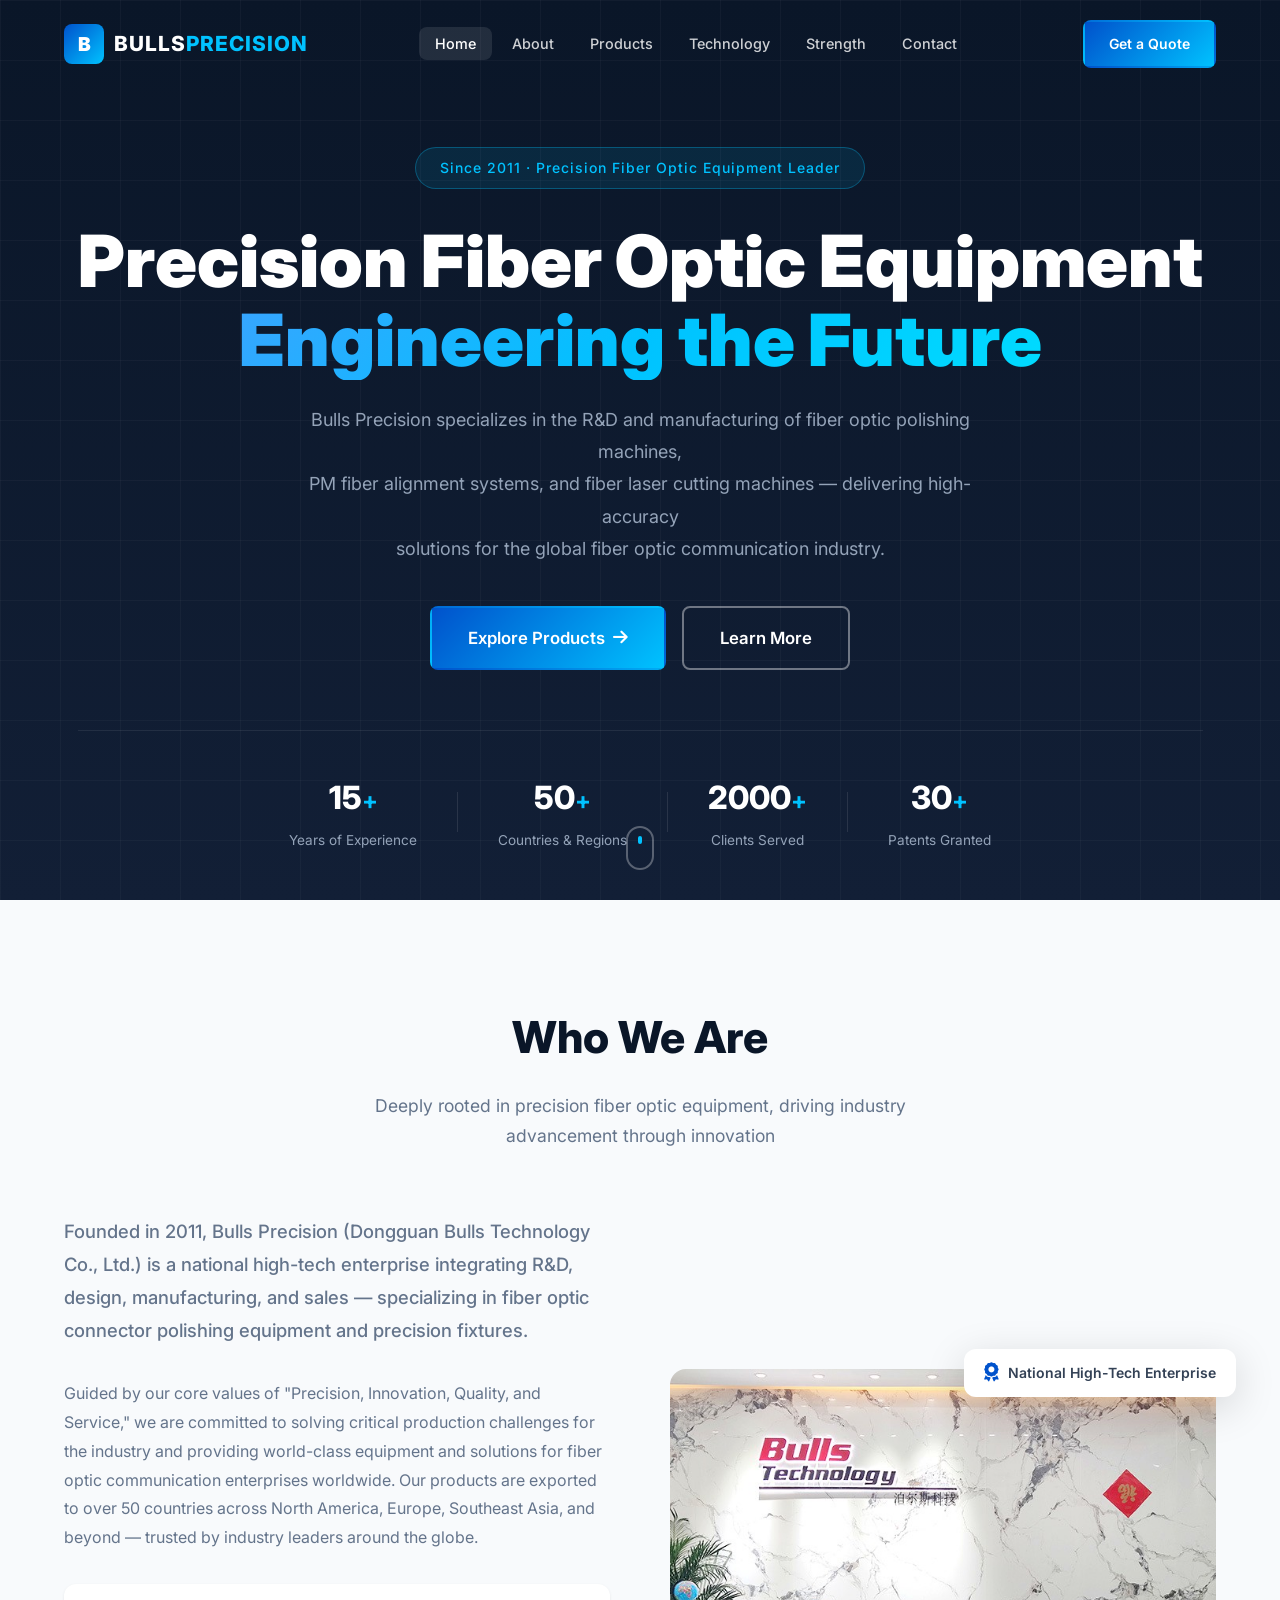
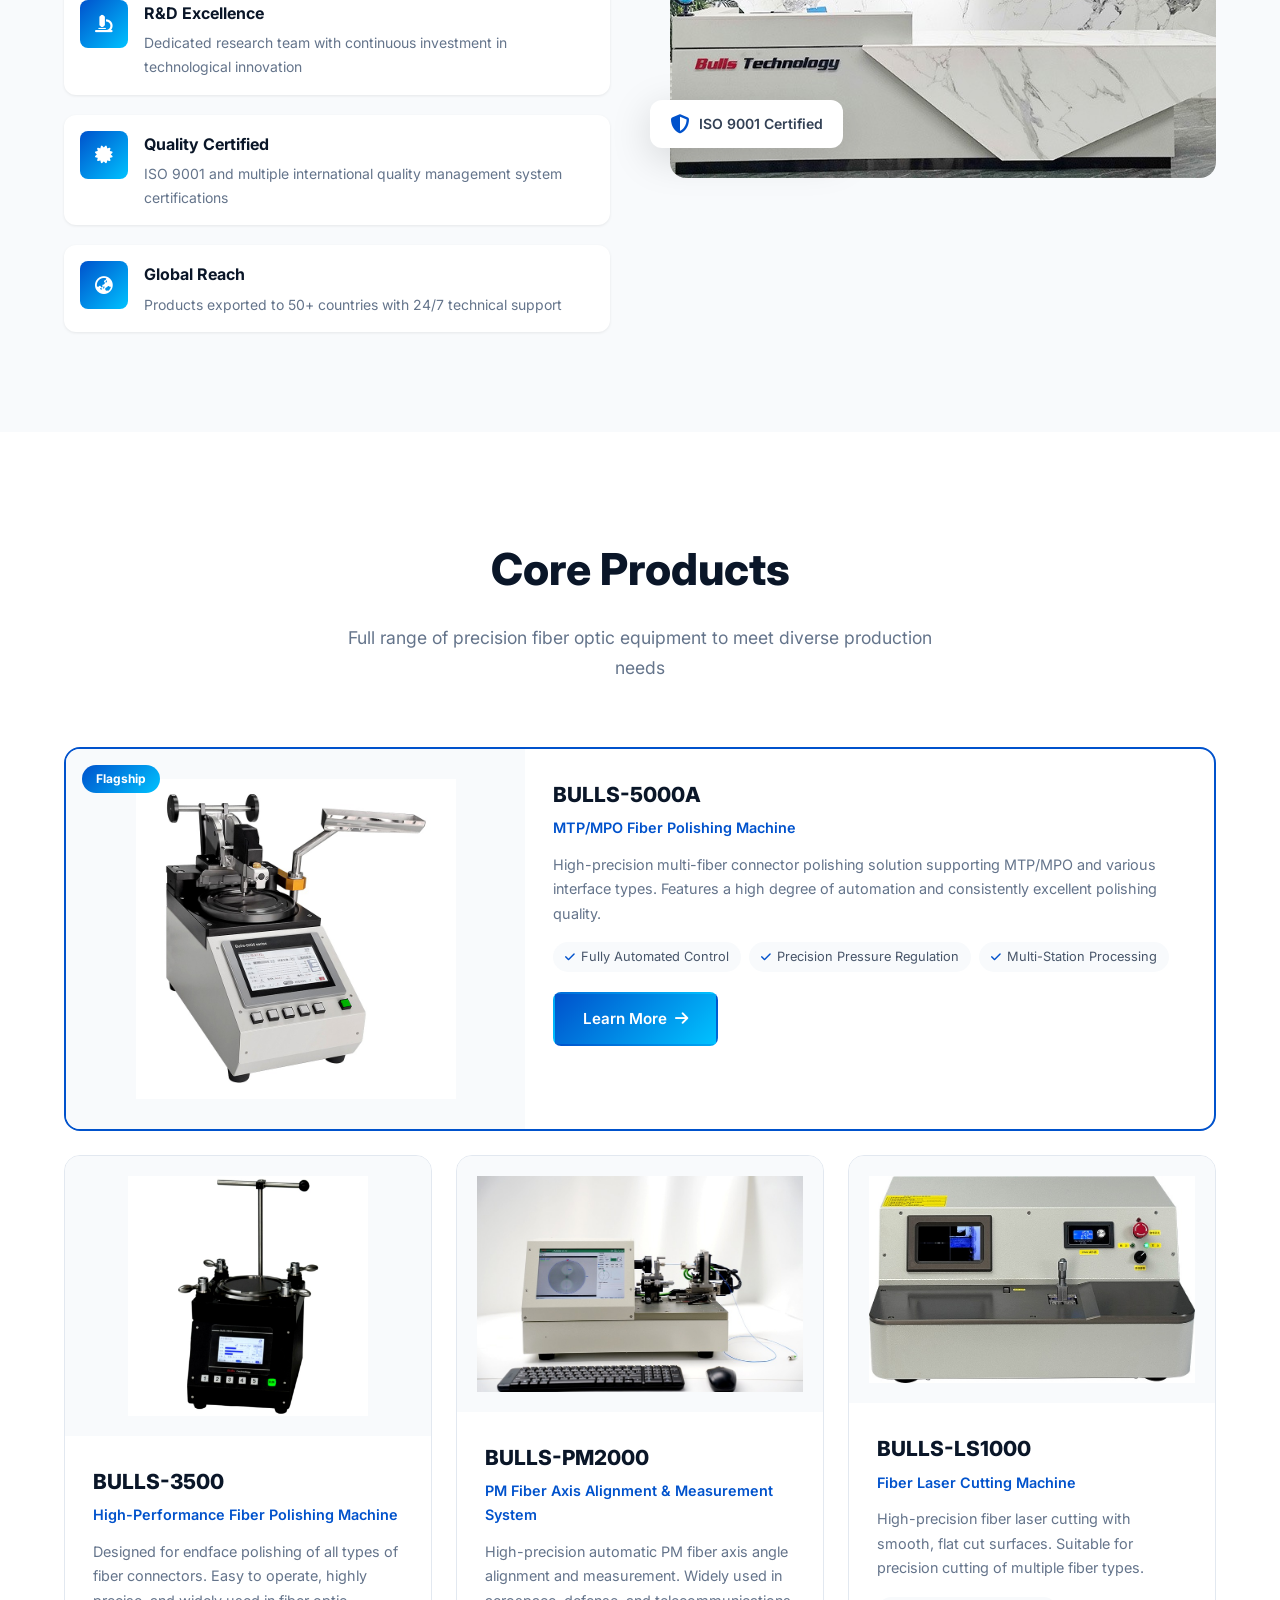
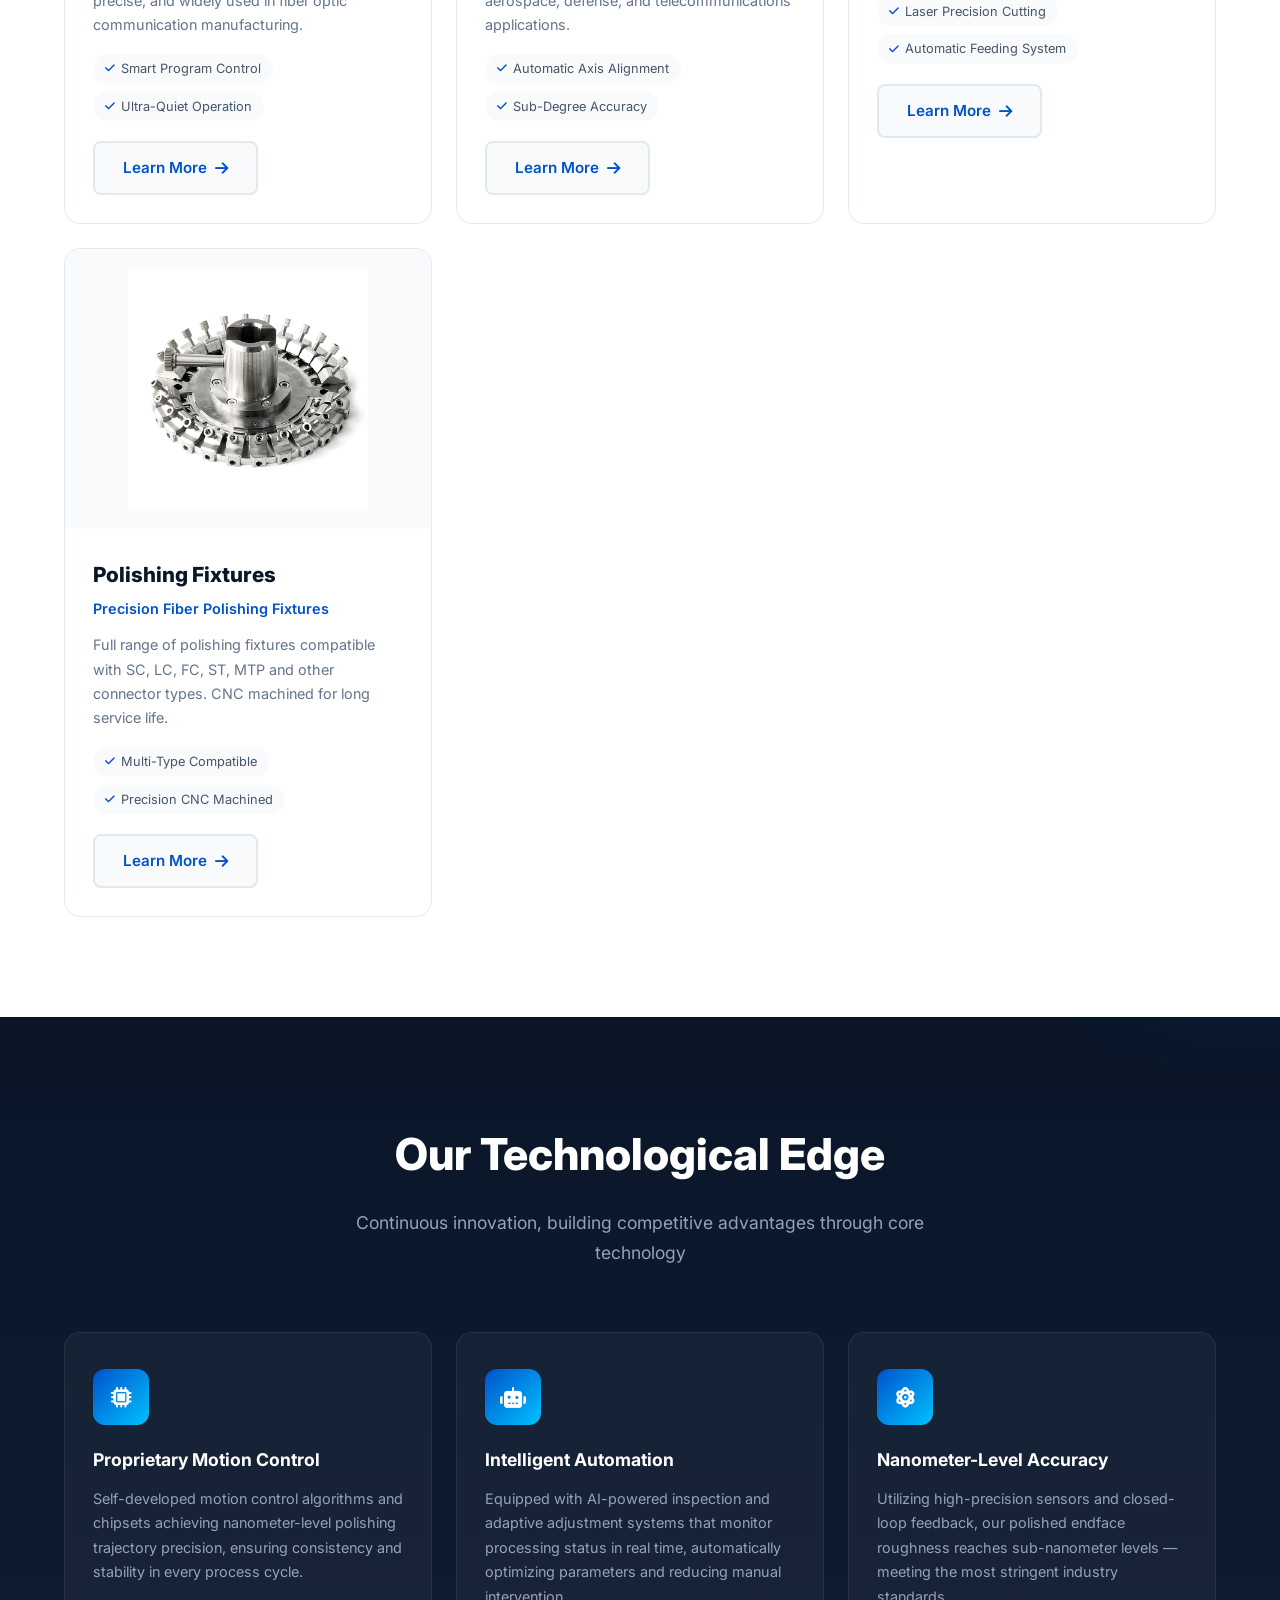
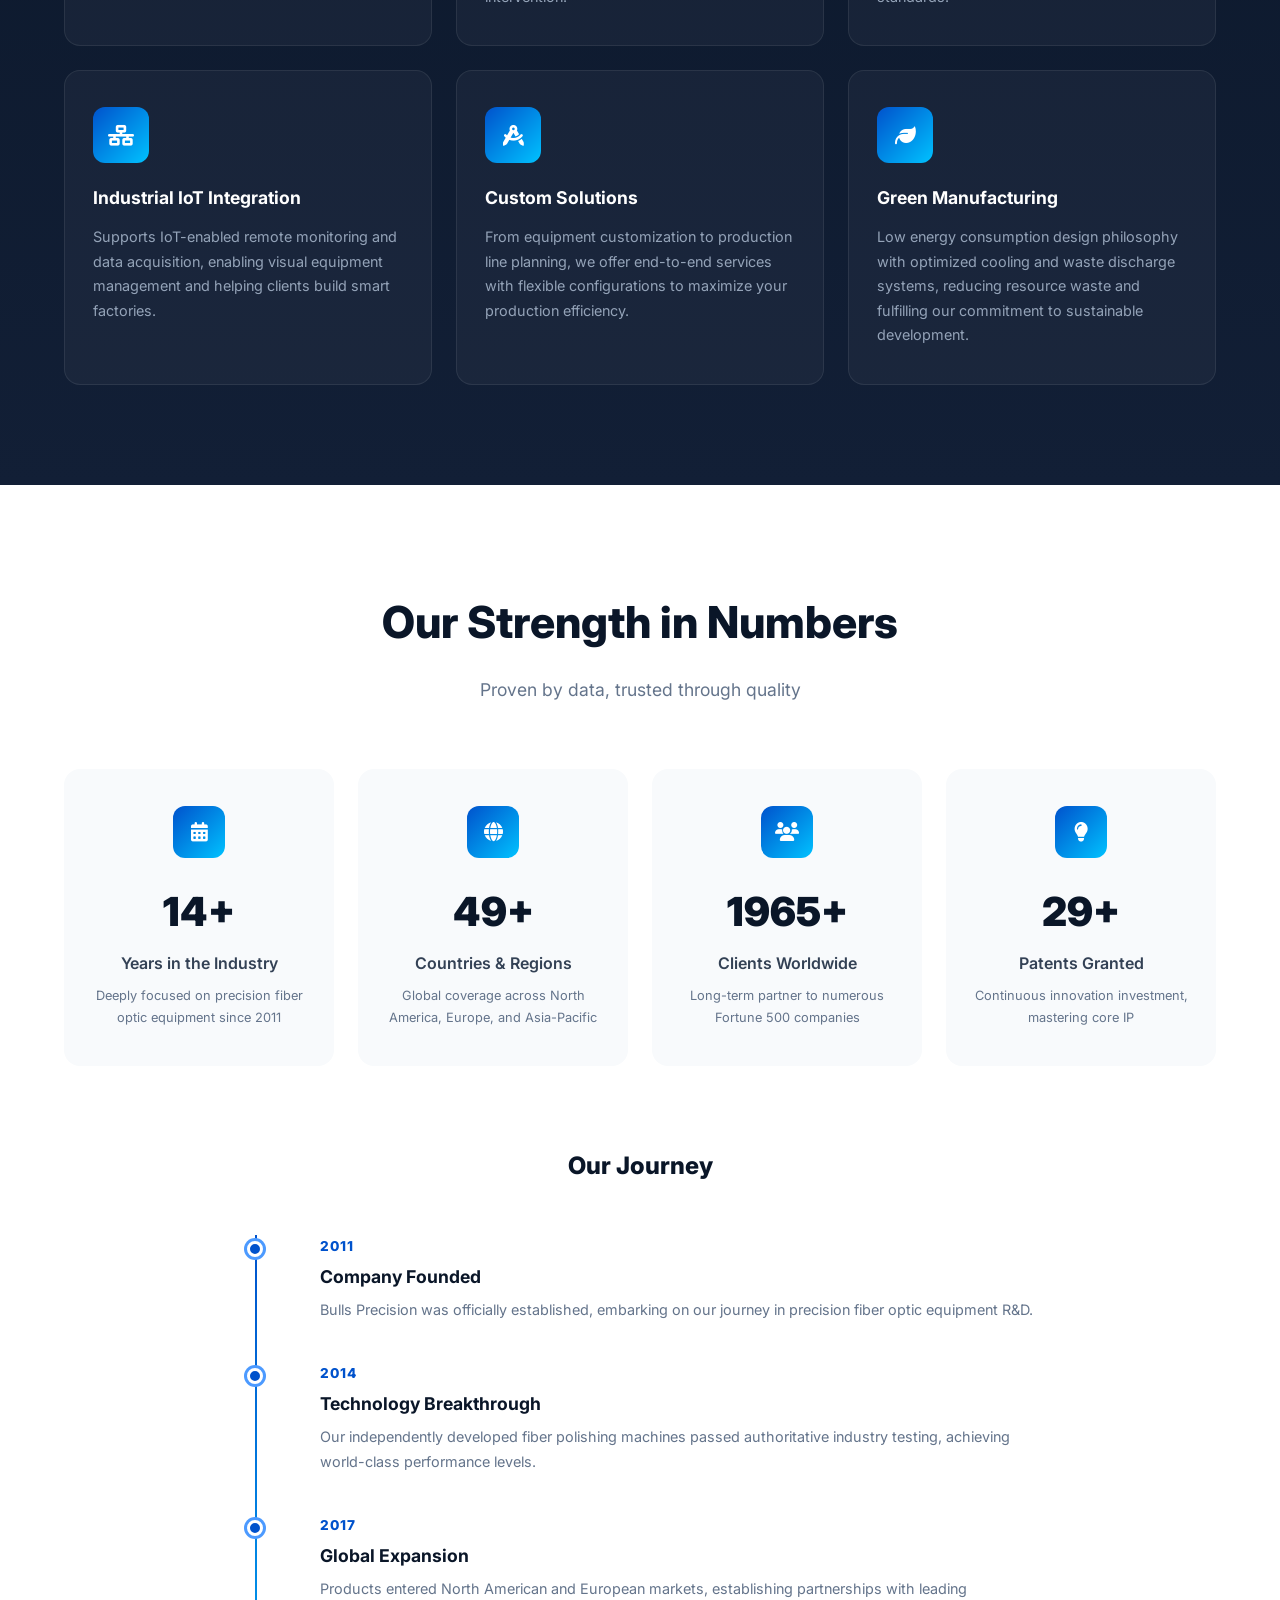
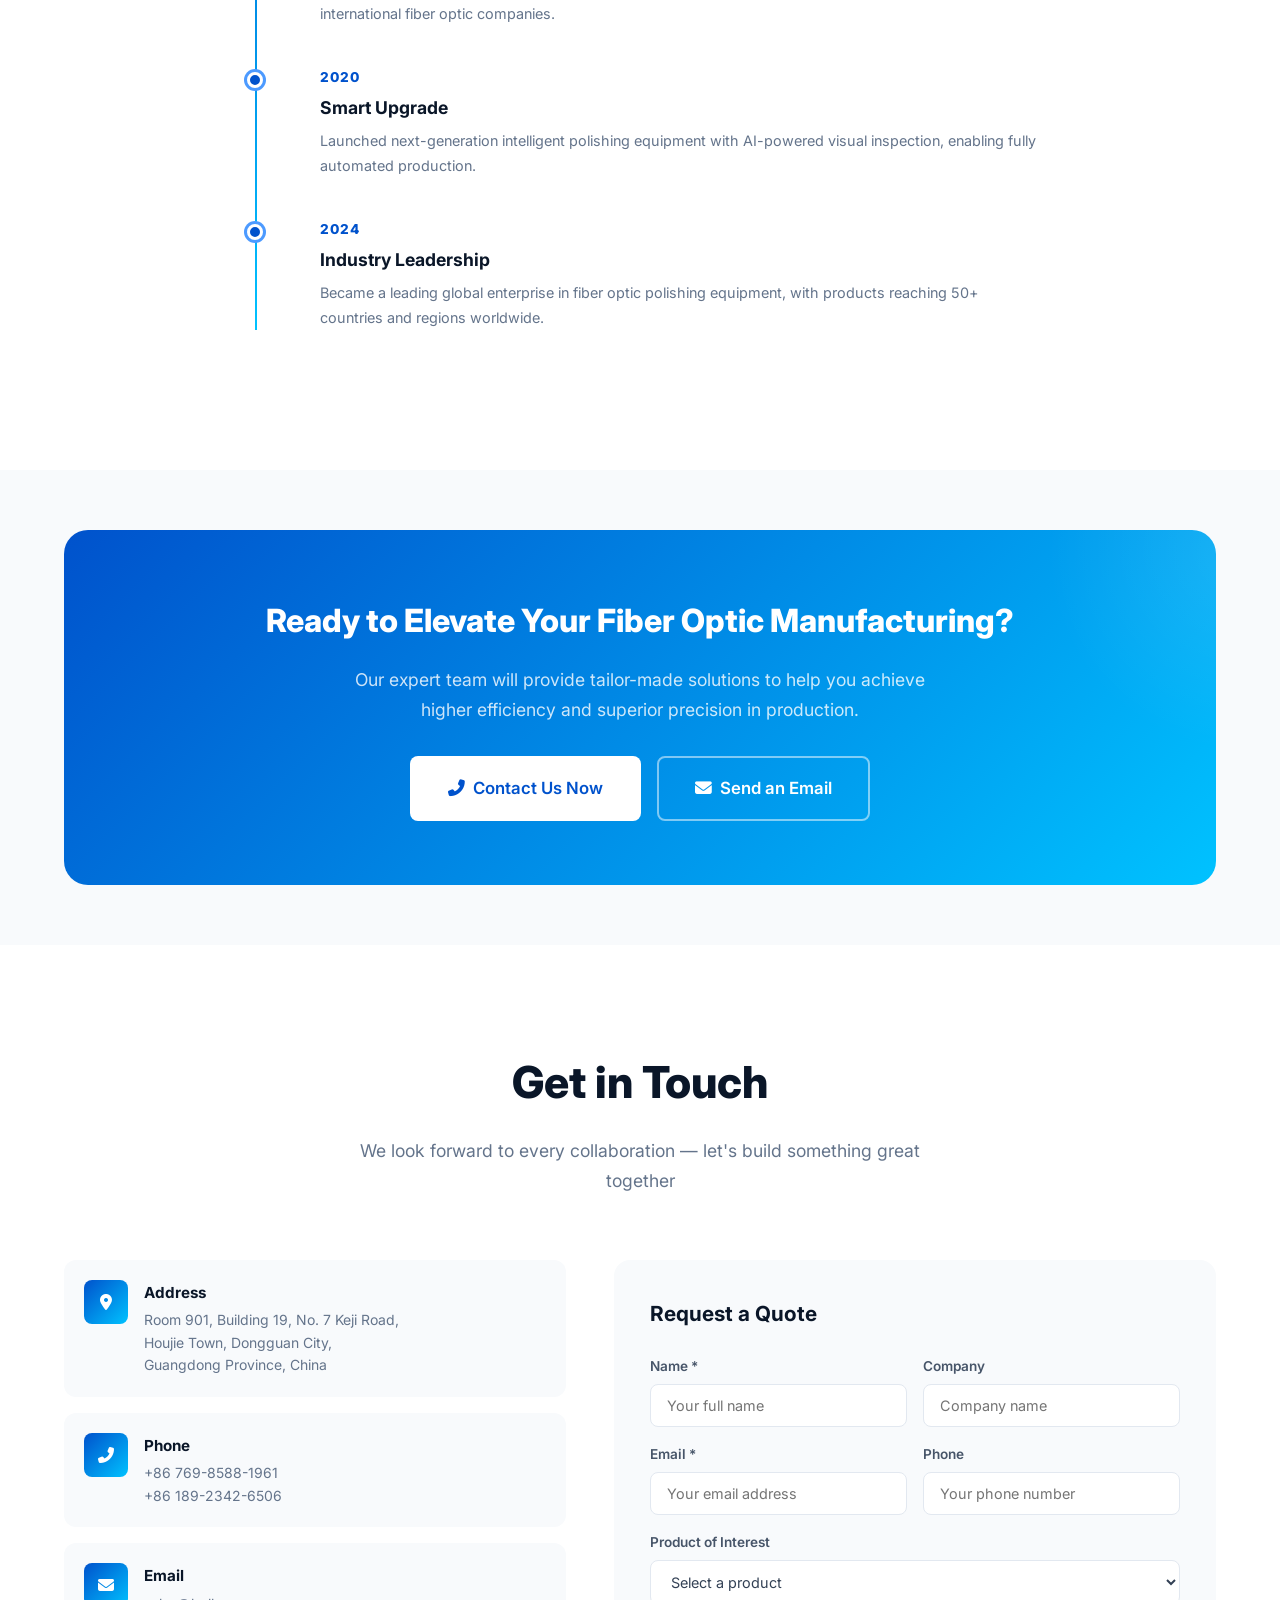
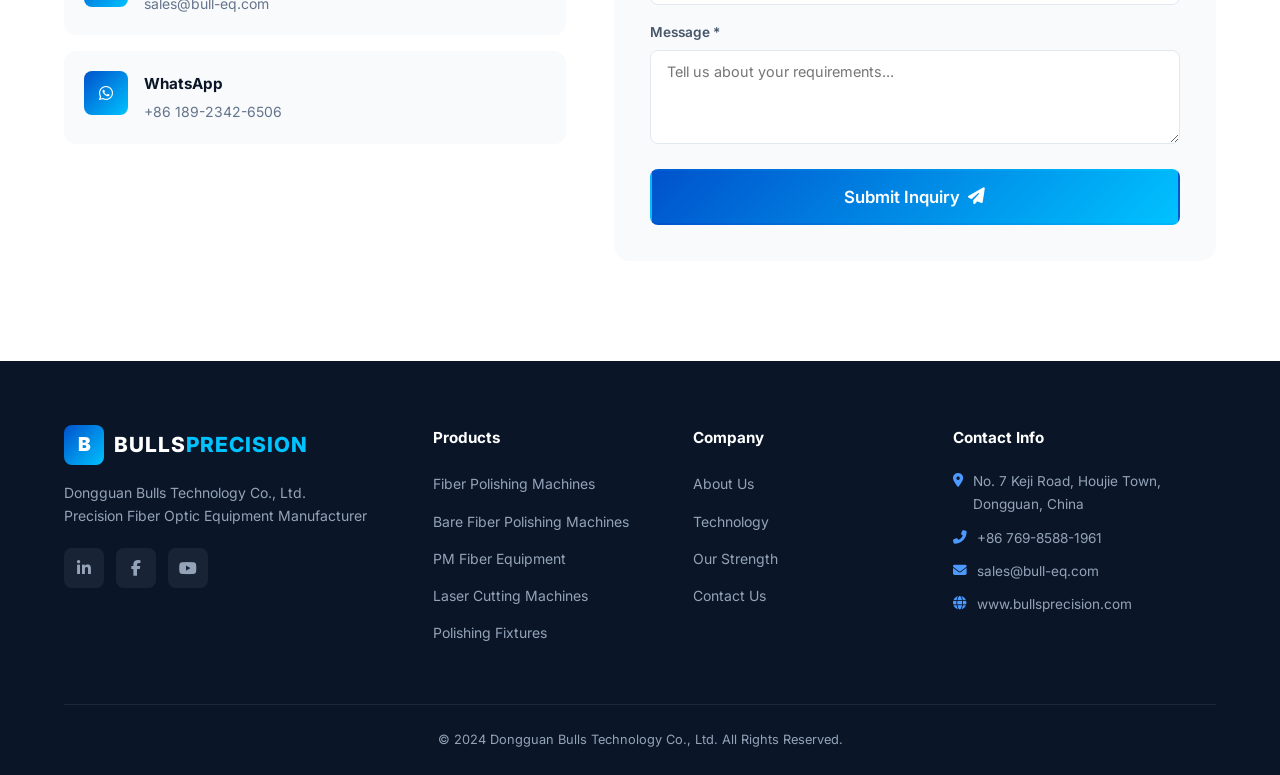
==== index.html @ af6c83a5 "Initial release: Bulls Precision website Complete static website for Bulls Precision (Dongguan Bulls" ====
<!DOCTYPE html>
<html lang="en">
<head>
    <meta charset="UTF-8">
    <meta name="viewport" content="width=device-width, initial-scale=1.0">
    <title>Bulls Precision | Leading Fiber Optic Equipment Manufacturer</title>
    <meta name="description" content="Bulls Precision (Dongguan Bulls Technology) — Leading manufacturer of fiber optic polishing machines, MTP/MPO polishing equipment, PM fiber alignment systems, fiber laser cutting machines, and precision polishing fixtures. Serving telecom, data center, aerospace and defense industries worldwide.">
    <meta name="keywords" content="fiber optic polishing machine, MTP MPO polishing, fiber connector polishing, PM fiber alignment, fiber laser cutting, polishing fixtures, Bulls Precision, Dongguan Bulls Technology, fiber optic equipment manufacturer">
    <meta name="robots" content="index, follow">
    <meta name="author" content="Dongguan Bulls Technology Co., Ltd.">
    <link rel="canonical" href="https://www.bullsprecision.com/">

    <!-- Open Graph / Facebook -->
    <meta property="og:type" content="website">
    <meta property="og:url" content="https://www.bullsprecision.com/">
    <meta property="og:title" content="Bulls Precision | Leading Fiber Optic Equipment Manufacturer">
    <meta property="og:description" content="Professional fiber optic polishing machines, MTP/MPO equipment, PM fiber alignment systems, and precision fixtures. Trusted by telecom, data center, and aerospace industries worldwide.">
    <meta property="og:image" content="https://www.bullsprecision.com/images/product-bulls-5000-hq.jpg">
    <meta property="og:site_name" content="Bulls Precision">
    <meta property="og:locale" content="en_US">

    <!-- Twitter Card -->
    <meta name="twitter:card" content="summary_large_image">
    <meta name="twitter:title" content="Bulls Precision | Leading Fiber Optic Equipment Manufacturer">
    <meta name="twitter:description" content="Professional fiber optic polishing machines, MTP/MPO equipment, PM fiber alignment systems, and precision fixtures for global markets.">
    <meta name="twitter:image" content="https://www.bullsprecision.com/images/product-bulls-5000-hq.jpg">

    <link rel="stylesheet" href="css/style.css">
    <link href="https://fonts.googleapis.com/css2?family=Inter:wght@300;400;500;600;700;800;900&display=swap" rel="stylesheet">
    <link rel="stylesheet" href="https://cdnjs.cloudflare.com/ajax/libs/font-awesome/6.5.0/css/all.min.css">

    <!-- Structured Data: Organization -->
    <script type="application/ld+json">
    {
        "@context": "https://schema.org",
        "@type": "Organization",
        "name": "Bulls Precision",
        "legalName": "Dongguan Bulls Technology Co., Ltd.",
        "url": "https://www.bullsprecision.com",
        "logo": "https://www.bullsprecision.com/images/logo.png",
        "description": "Leading manufacturer of fiber optic polishing machines, PM fiber alignment systems, fiber laser cutting machines, and precision polishing fixtures for telecom, data center, aerospace and defense industries.",
        "foundingDate": "2005",
        "address": {
            "@type": "PostalAddress",
            "streetAddress": "No. 7 Keji Road, Houjie Town",
            "addressLocality": "Dongguan",
            "addressRegion": "Guangdong",
            "addressCountry": "CN"
        },
        "contactPoint": {
            "@type": "ContactPoint",
            "telephone": "+86-769-8588-1961",
            "contactType": "sales",
            "email": "sales@bull-eq.com",
            "availableLanguage": ["English", "Chinese"]
        },
        "sameAs": [],
        "knowsAbout": [
            "Fiber optic polishing",
            "MTP/MPO connector polishing",
            "PM fiber axis alignment",
            "Fiber laser cutting",
            "Precision polishing fixtures",
            "Fiber optic connector manufacturing"
        ]
    }
    </script>

    <!-- Structured Data: WebSite with SearchAction -->
    <script type="application/ld+json">
    {
        "@context": "https://schema.org",
        "@type": "WebSite",
        "name": "Bulls Precision",
        "url": "https://www.bullsprecision.com",
        "publisher": {
            "@type": "Organization",
            "name": "Dongguan Bulls Technology Co., Ltd."
        }
    }
    </script>

    <!-- Structured Data: Product List -->
    <script type="application/ld+json">
    {
        "@context": "https://schema.org",
        "@type": "ItemList",
        "name": "Bulls Precision Fiber Optic Equipment",
        "description": "Professional fiber optic polishing machines and equipment for industrial production",
        "numberOfItems": 5,
        "itemListElement": [
            {
                "@type": "ListItem",
                "position": 1,
                "url": "https://www.bullsprecision.com/products/bulls-5000a.html",
                "name": "BULLS-5000A MTP/MPO Fiber Polishing Machine"
            },
            {
                "@type": "ListItem",
                "position": 2,
                "url": "https://www.bullsprecision.com/products/bulls-3500.html",
                "name": "BULLS-3500 High-Performance Fiber Polishing Machine"
            },
            {
                "@type": "ListItem",
                "position": 3,
                "url": "https://www.bullsprecision.com/products/bulls-pm2000.html",
                "name": "BULLS-PM2000 PM Fiber Axis Alignment System"
            },
            {
                "@type": "ListItem",
                "position": 4,
                "url": "https://www.bullsprecision.com/products/bulls-ls1000.html",
                "name": "BULLS-LS1000 Fiber Laser Cutting Machine"
            },
            {
                "@type": "ListItem",
                "position": 5,
                "url": "https://www.bullsprecision.com/products/fixtures.html",
                "name": "Precision Polishing Fixtures"
            }
        ]
    }
    </script>
</head>
<body>
    <!-- Navigation -->
    <nav class="navbar" id="navbar">
        <div class="container nav-container">
            <a href="#" class="logo">
                <span class="logo-icon">B</span>
                <span class="logo-text">BULLS<span class="logo-highlight">PRECISION</span></span>
            </a>
            <ul class="nav-links" id="navLinks">
                <li><a href="#home" class="active">Home</a></li>
                <li><a href="#about">About</a></li>
                <li><a href="#products">Products</a></li>
                <li><a href="#tech">Technology</a></li>
                <li><a href="#stats">Strength</a></li>
                <li><a href="#contact">Contact</a></li>
            </ul>
            <div class="nav-right">
                <a href="#contact" class="btn btn-nav">Get a Quote</a>
                <button class="hamburger" id="hamburger" aria-label="Menu">
                    <span></span><span></span><span></span>
                </button>
            </div>
        </div>
    </nav>

    <main>
    <!-- Hero Section -->
    <section class="hero" id="home">
        <div class="hero-bg">
            <div class="hero-particles" id="particles"></div>
            <div class="hero-grid"></div>
        </div>
        <div class="container hero-content">
            <div class="hero-badge">Since 2011 · Precision Fiber Optic Equipment Leader</div>
            <h1 class="hero-title">
                <span class="hero-line">Precision Fiber Optic Equipment</span>
                <span class="hero-line gradient-text">Engineering the Future</span>
            </h1>
            <p class="hero-desc">
                Bulls Precision specializes in the R&D and manufacturing of fiber optic polishing machines,<br>
                PM fiber alignment systems, and fiber laser cutting machines — delivering high-accuracy<br>
                solutions for the global fiber optic communication industry.
            </p>
            <div class="hero-actions">
                <a href="#products" class="btn btn-primary btn-lg">
                    <span>Explore Products</span>
                    <i class="fas fa-arrow-right"></i>
                </a>
                <a href="#about" class="btn btn-outline btn-lg">
                    <span>Learn More</span>
                </a>
            </div>
            <div class="hero-stats-row">
                <div class="hero-stat">
                    <span class="hero-stat-num" data-count="15">0</span><span class="hero-stat-plus">+</span>
                    <span class="hero-stat-label">Years of Experience</span>
                </div>
                <div class="hero-stat-divider"></div>
                <div class="hero-stat">
                    <span class="hero-stat-num" data-count="50">0</span><span class="hero-stat-plus">+</span>
                    <span class="hero-stat-label">Countries & Regions</span>
                </div>
                <div class="hero-stat-divider"></div>
                <div class="hero-stat">
                    <span class="hero-stat-num" data-count="2000">0</span><span class="hero-stat-plus">+</span>
                    <span class="hero-stat-label">Clients Served</span>
                </div>
                <div class="hero-stat-divider"></div>
                <div class="hero-stat">
                    <span class="hero-stat-num" data-count="30">0</span><span class="hero-stat-plus">+</span>
                    <span class="hero-stat-label">Patents Granted</span>
                </div>
            </div>
        </div>
        <div class="hero-scroll">
            <a href="#about"><span></span></a>
        </div>
    </section>

    <!-- About Section -->
    <section class="section about" id="about">
        <div class="container">
            <div class="section-header">
                <h2 class="section-title">Who We Are</h2>
                <p class="section-subtitle">Deeply rooted in precision fiber optic equipment, driving industry advancement through innovation</p>
            </div>
            <div class="about-grid">
                <div class="about-content">
                    <div class="about-text">
                        <p class="about-lead">
                            Founded in 2011, Bulls Precision (Dongguan Bulls Technology Co., Ltd.) is a national
                            high-tech enterprise integrating R&D, design, manufacturing, and sales — specializing
                            in fiber optic connector polishing equipment and precision fixtures.
                        </p>
                        <p>
                            Guided by our core values of "Precision, Innovation, Quality, and Service," we are
                            committed to solving critical production challenges for the industry and providing
                            world-class equipment and solutions for fiber optic communication enterprises worldwide.
                            Our products are exported to over 50 countries across North America, Europe, Southeast Asia,
                            and beyond — trusted by industry leaders around the globe.
                        </p>
                    </div>
                    <div class="about-features">
                        <div class="about-feature">
                            <div class="about-feature-icon">
                                <i class="fas fa-microscope"></i>
                            </div>
                            <div>
                                <h4>R&D Excellence</h4>
                                <p>Dedicated research team with continuous investment in technological innovation</p>
                            </div>
                        </div>
                        <div class="about-feature">
                            <div class="about-feature-icon">
                                <i class="fas fa-certificate"></i>
                            </div>
                            <div>
                                <h4>Quality Certified</h4>
                                <p>ISO 9001 and multiple international quality management system certifications</p>
                            </div>
                        </div>
                        <div class="about-feature">
                            <div class="about-feature-icon">
                                <i class="fas fa-globe-asia"></i>
                            </div>
                            <div>
                                <h4>Global Reach</h4>
                                <p>Products exported to 50+ countries with 24/7 technical support</p>
                            </div>
                        </div>
                    </div>
                </div>
                <div class="about-visual">
                    <div class="about-image-card">
                        <img src="images/company-reception-hq.jpg" alt="Bulls Precision - Company Reception">
                    </div>
                    <div class="about-float-card card-1">
                        <i class="fas fa-award"></i>
                        <span>National High-Tech Enterprise</span>
                    </div>
                    <div class="about-float-card card-2">
                        <i class="fas fa-shield-alt"></i>
                        <span>ISO 9001 Certified</span>
                    </div>
                </div>
            </div>
        </div>
    </section>

    <!-- Products Section -->
    <section class="section products" id="products">
        <div class="container">
            <div class="section-header">
                <h2 class="section-title">Core Products</h2>
                <p class="section-subtitle">Full range of precision fiber optic equipment to meet diverse production needs</p>
            </div>
            <div class="products-grid">
                <div class="product-card featured">
                    <div class="product-badge">Flagship</div>
                    <div class="product-image">
                        <img src="images/product-bulls-5000-hq.jpg" alt="BULLS-5000A MTP/MPO Fiber Polishing Machine">
                    </div>
                    <div class="product-info">
                        <h3>BULLS-5000A</h3>
                        <p class="product-subtitle">MTP/MPO Fiber Polishing Machine</p>
                        <p class="product-desc">High-precision multi-fiber connector polishing solution supporting MTP/MPO and various interface types. Features a high degree of automation and consistently excellent polishing quality.</p>
                        <ul class="product-features">
                            <li><i class="fas fa-check"></i> Fully Automated Control</li>
                            <li><i class="fas fa-check"></i> Precision Pressure Regulation</li>
                            <li><i class="fas fa-check"></i> Multi-Station Processing</li>
                        </ul>
                        <a href="products/bulls-5000a.html" class="btn btn-primary">Learn More <i class="fas fa-arrow-right"></i></a>
                    </div>
                </div>
                <div class="product-card">
                    <div class="product-image">
                        <img src="images/product-bulls-3900-hq.jpg" alt="BULLS-3500 Fiber Polishing Machine">
                    </div>
                    <div class="product-info">
                        <h3>BULLS-3500</h3>
                        <p class="product-subtitle">High-Performance Fiber Polishing Machine</p>
                        <p class="product-desc">Designed for endface polishing of all types of fiber connectors. Easy to operate, highly precise, and widely used in fiber optic communication manufacturing.</p>
                        <ul class="product-features">
                            <li><i class="fas fa-check"></i> Smart Program Control</li>
                            <li><i class="fas fa-check"></i> Ultra-Quiet Operation</li>
                        </ul>
                        <a href="products/bulls-3500.html" class="btn btn-secondary">Learn More <i class="fas fa-arrow-right"></i></a>
                    </div>
                </div>
                <div class="product-card">
                    <div class="product-image">
                        <img src="images/product-pm2000-hq.jpg" alt="BULLS-PM2000 PM Fiber Axis Alignment System">
                    </div>
                    <div class="product-info">
                        <h3>BULLS-PM2000</h3>
                        <p class="product-subtitle">PM Fiber Axis Alignment & Measurement System</p>
                        <p class="product-desc">High-precision automatic PM fiber axis angle alignment and measurement. Widely used in aerospace, defense, and telecommunications applications.</p>
                        <ul class="product-features">
                            <li><i class="fas fa-check"></i> Automatic Axis Alignment</li>
                            <li><i class="fas fa-check"></i> Sub-Degree Accuracy</li>
                        </ul>
                        <a href="products/bulls-pm2000.html" class="btn btn-secondary">Learn More <i class="fas fa-arrow-right"></i></a>
                    </div>
                </div>
                <div class="product-card">
                    <div class="product-image">
                        <img src="images/product-ls1000-hq.jpg" alt="BULLS-LS1000 Fiber Laser Cutting Machine">
                    </div>
                    <div class="product-info">
                        <h3>BULLS-LS1000</h3>
                        <p class="product-subtitle">Fiber Laser Cutting Machine</p>
                        <p class="product-desc">High-precision fiber laser cutting with smooth, flat cut surfaces. Suitable for precision cutting of multiple fiber types.</p>
                        <ul class="product-features">
                            <li><i class="fas fa-check"></i> Laser Precision Cutting</li>
                            <li><i class="fas fa-check"></i> Automatic Feeding System</li>
                        </ul>
                        <a href="products/bulls-ls1000.html" class="btn btn-secondary">Learn More <i class="fas fa-arrow-right"></i></a>
                    </div>
                </div>
                <div class="product-card">
                    <div class="product-image">
                        <img src="images/fixture-round-hq.jpg" alt="Precision Fiber Polishing Fixtures">
                    </div>
                    <div class="product-info">
                        <h3>Polishing Fixtures</h3>
                        <p class="product-subtitle">Precision Fiber Polishing Fixtures</p>
                        <p class="product-desc">Full range of polishing fixtures compatible with SC, LC, FC, ST, MTP and other connector types. CNC machined for long service life.</p>
                        <ul class="product-features">
                            <li><i class="fas fa-check"></i> Multi-Type Compatible</li>
                            <li><i class="fas fa-check"></i> Precision CNC Machined</li>
                        </ul>
                        <a href="products/fixtures.html" class="btn btn-secondary">Learn More <i class="fas fa-arrow-right"></i></a>
                    </div>
                </div>
            </div>
        </div>
    </section>

    <!-- Technology Section -->
    <section class="section tech" id="tech">
        <div class="container">
            <div class="section-header light">
                <h2 class="section-title">Our Technological Edge</h2>
                <p class="section-subtitle">Continuous innovation, building competitive advantages through core technology</p>
            </div>
            <div class="tech-grid">
                <div class="tech-card">
                    <div class="tech-icon">
                        <i class="fas fa-microchip"></i>
                    </div>
                    <h3>Proprietary Motion Control</h3>
                    <p>Self-developed motion control algorithms and chipsets achieving nanometer-level polishing trajectory precision, ensuring consistency and stability in every process cycle.</p>
                </div>
                <div class="tech-card">
                    <div class="tech-icon">
                        <i class="fas fa-robot"></i>
                    </div>
                    <h3>Intelligent Automation</h3>
                    <p>Equipped with AI-powered inspection and adaptive adjustment systems that monitor processing status in real time, automatically optimizing parameters and reducing manual intervention.</p>
                </div>
                <div class="tech-card">
                    <div class="tech-icon">
                        <i class="fas fa-atom"></i>
                    </div>
                    <h3>Nanometer-Level Accuracy</h3>
                    <p>Utilizing high-precision sensors and closed-loop feedback, our polished endface roughness reaches sub-nanometer levels — meeting the most stringent industry standards.</p>
                </div>
                <div class="tech-card">
                    <div class="tech-icon">
                        <i class="fas fa-network-wired"></i>
                    </div>
                    <h3>Industrial IoT Integration</h3>
                    <p>Supports IoT-enabled remote monitoring and data acquisition, enabling visual equipment management and helping clients build smart factories.</p>
                </div>
                <div class="tech-card">
                    <div class="tech-icon">
                        <i class="fas fa-drafting-compass"></i>
                    </div>
                    <h3>Custom Solutions</h3>
                    <p>From equipment customization to production line planning, we offer end-to-end services with flexible configurations to maximize your production efficiency.</p>
                </div>
                <div class="tech-card">
                    <div class="tech-icon">
                        <i class="fas fa-leaf"></i>
                    </div>
                    <h3>Green Manufacturing</h3>
                    <p>Low energy consumption design philosophy with optimized cooling and waste discharge systems, reducing resource waste and fulfilling our commitment to sustainable development.</p>
                </div>
            </div>
        </div>
    </section>

    <!-- Stats Section -->
    <section class="section stats" id="stats">
        <div class="container">
            <div class="section-header">
                <h2 class="section-title">Our Strength in Numbers</h2>
                <p class="section-subtitle">Proven by data, trusted through quality</p>
            </div>
            <div class="stats-grid">
                <div class="stat-card">
                    <div class="stat-icon"><i class="fas fa-calendar-alt"></i></div>
                    <div class="stat-number"><span data-count="15">0</span>+</div>
                    <div class="stat-label">Years in the Industry</div>
                    <div class="stat-desc">Deeply focused on precision fiber optic equipment since 2011</div>
                </div>
                <div class="stat-card">
                    <div class="stat-icon"><i class="fas fa-globe"></i></div>
                    <div class="stat-number"><span data-count="50">0</span>+</div>
                    <div class="stat-label">Countries & Regions</div>
                    <div class="stat-desc">Global coverage across North America, Europe, and Asia-Pacific</div>
                </div>
                <div class="stat-card">
                    <div class="stat-icon"><i class="fas fa-users"></i></div>
                    <div class="stat-number"><span data-count="2000">0</span>+</div>
                    <div class="stat-label">Clients Worldwide</div>
                    <div class="stat-desc">Long-term partner to numerous Fortune 500 companies</div>
                </div>
                <div class="stat-card">
                    <div class="stat-icon"><i class="fas fa-lightbulb"></i></div>
                    <div class="stat-number"><span data-count="30">0</span>+</div>
                    <div class="stat-label">Patents Granted</div>
                    <div class="stat-desc">Continuous innovation investment, mastering core IP</div>
                </div>
            </div>
            <!-- Timeline -->
            <div class="timeline-section">
                <h3 class="timeline-title">Our Journey</h3>
                <div class="timeline">
                    <div class="timeline-item">
                        <div class="timeline-year">2011</div>
                        <div class="timeline-content">
                            <h4>Company Founded</h4>
                            <p>Bulls Precision was officially established, embarking on our journey in precision fiber optic equipment R&D.</p>
                        </div>
                    </div>
                    <div class="timeline-item">
                        <div class="timeline-year">2014</div>
                        <div class="timeline-content">
                            <h4>Technology Breakthrough</h4>
                            <p>Our independently developed fiber polishing machines passed authoritative industry testing, achieving world-class performance levels.</p>
                        </div>
                    </div>
                    <div class="timeline-item">
                        <div class="timeline-year">2017</div>
                        <div class="timeline-content">
                            <h4>Global Expansion</h4>
                            <p>Products entered North American and European markets, establishing partnerships with leading international fiber optic companies.</p>
                        </div>
                    </div>
                    <div class="timeline-item">
                        <div class="timeline-year">2020</div>
                        <div class="timeline-content">
                            <h4>Smart Upgrade</h4>
                            <p>Launched next-generation intelligent polishing equipment with AI-powered visual inspection, enabling fully automated production.</p>
                        </div>
                    </div>
                    <div class="timeline-item">
                        <div class="timeline-year">2024</div>
                        <div class="timeline-content">
                            <h4>Industry Leadership</h4>
                            <p>Became a leading global enterprise in fiber optic polishing equipment, with products reaching 50+ countries and regions worldwide.</p>
                        </div>
                    </div>
                </div>
            </div>
        </div>
    </section>

    <!-- CTA Section -->
    <section class="section cta-section">
        <div class="container">
            <div class="cta-card">
                <div class="cta-content">
                    <h2>Ready to Elevate Your Fiber Optic Manufacturing?</h2>
                    <p>Our expert team will provide tailor-made solutions to help you achieve higher efficiency and superior precision in production.</p>
                    <div class="cta-actions">
                        <a href="#contact" class="btn btn-white btn-lg">
                            <i class="fas fa-phone-alt"></i>
                            <span>Contact Us Now</span>
                        </a>
                        <a href="mailto:sales@bull-eq.com" class="btn btn-outline-white btn-lg">
                            <i class="fas fa-envelope"></i>
                            <span>Send an Email</span>
                        </a>
                    </div>
                </div>
            </div>
        </div>
    </section>

    <!-- Contact Section -->
    <section class="section contact" id="contact">
        <div class="container">
            <div class="section-header">
                <h2 class="section-title">Get in Touch</h2>
                <p class="section-subtitle">We look forward to every collaboration — let's build something great together</p>
            </div>
            <div class="contact-grid">
                <div class="contact-info-cards">
                    <div class="contact-card">
                        <div class="contact-card-icon">
                            <i class="fas fa-map-marker-alt"></i>
                        </div>
                        <div class="contact-card-content">
                            <h4>Address</h4>
                            <p>Room 901, Building 19, No. 7 Keji Road,<br>Houjie Town, Dongguan City,<br>Guangdong Province, China</p>
                        </div>
                    </div>
                    <div class="contact-card">
                        <div class="contact-card-icon">
                            <i class="fas fa-phone-alt"></i>
                        </div>
                        <div class="contact-card-content">
                            <h4>Phone</h4>
                            <p>+86 769-8588-1961<br>+86 189-2342-6506</p>
                        </div>
                    </div>
                    <div class="contact-card">
                        <div class="contact-card-icon">
                            <i class="fas fa-envelope"></i>
                        </div>
                        <div class="contact-card-content">
                            <h4>Email</h4>
                            <p>sales@bull-eq.com</p>
                        </div>
                    </div>
                    <div class="contact-card">
                        <div class="contact-card-icon">
                            <i class="fab fa-whatsapp"></i>
                        </div>
                        <div class="contact-card-content">
                            <h4>WhatsApp</h4>
                            <p>+86 189-2342-6506</p>
                        </div>
                    </div>
                </div>
                <div class="contact-form-wrapper">
                    <form class="contact-form" id="contactForm" action="https://formsubmit.co/sales@bull-eq.com" method="POST">
                        <h3>Request a Quote</h3>
                        <input type="hidden" name="_subject" value="New Quote Request - Bulls Precision Website">
                        <input type="hidden" name="_captcha" value="false">
                        <input type="hidden" name="_template" value="table">
                        <input type="text" name="_honey" style="display:none">
                        <div class="form-row">
                            <div class="form-group">
                                <label for="name">Name *</label>
                                <input type="text" id="name" name="name" required placeholder="Your full name">
                            </div>
                            <div class="form-group">
                                <label for="company">Company</label>
                                <input type="text" id="company" name="company" placeholder="Company name">
                            </div>
                        </div>
                        <div class="form-row">
                            <div class="form-group">
                                <label for="email">Email *</label>
                                <input type="email" id="email" name="email" required placeholder="Your email address">
                            </div>
                            <div class="form-group">
                                <label for="phone">Phone</label>
                                <input type="tel" id="phone" name="phone" placeholder="Your phone number">
                            </div>
                        </div>
                        <div class="form-group">
                            <label for="product">Product of Interest</label>
                            <select id="product" name="product">
                                <option value="">Select a product</option>
                                <option value="BULLS-5000A">BULLS-5000A MTP/MPO Polishing Machine</option>
                                <option value="BULLS-3500">BULLS-3500 Fiber Polishing Machine</option>
                                <option value="BULLS-PM2000">BULLS-PM2000 PM Fiber Alignment System</option>
                                <option value="BULLS-LS1000">BULLS-LS1000 Laser Cutting Machine</option>
                                <option value="fixtures">Polishing Fixtures</option>
                                <option value="other">Other</option>
                            </select>
                        </div>
                        <div class="form-group">
                            <label for="message">Message *</label>
                            <textarea id="message" name="message" rows="4" required placeholder="Tell us about your requirements..."></textarea>
                        </div>
                        <button type="submit" class="btn btn-primary btn-lg btn-full">
                            <span>Submit Inquiry</span>
                            <i class="fas fa-paper-plane"></i>
                        </button>
                    </form>
                </div>
            </div>
        </div>
    </section>

    <!-- FAQ Structured Data for AI Search -->
    <script type="application/ld+json">
    {
        "@context": "https://schema.org",
        "@type": "FAQPage",
        "mainEntity": [
            {
                "@type": "Question",
                "name": "What products does Bulls Precision manufacture?",
                "acceptedAnswer": {
                    "@type": "Answer",
                    "text": "Bulls Precision (Dongguan Bulls Technology Co., Ltd.) manufactures fiber optic polishing machines (BULLS-5000A for MTP/MPO, BULLS-3500 for standard connectors), PM fiber axis alignment systems (BULLS-PM2000), fiber laser cutting machines (BULLS-LS1000), and a full range of precision CNC-machined polishing fixtures for SC, LC, FC, ST, MTP/MPO and other connector types."
                }
            },
            {
                "@type": "Question",
                "name": "What industries does Bulls Precision serve?",
                "acceptedAnswer": {
                    "@type": "Answer",
                    "text": "Bulls Precision serves telecommunications, data centers, aerospace and defense, medical equipment, scientific research, and oil & gas industries. Their equipment is used for high-volume fiber optic connector production and precision fiber optic assembly worldwide."
                }
            },
            {
                "@type": "Question",
                "name": "What is the BULLS-5000A polishing machine?",
                "acceptedAnswer": {
                    "@type": "Answer",
                    "text": "The BULLS-5000A is a flagship MTP/MPO multi-fiber connector polishing machine featuring fully automated control, 4 independently controlled work stations, precision pneumatic pressure regulation, and sub-1nm surface roughness capability. It achieves a 99.5% pass rate and supports 24/7 continuous operation."
                }
            },
            {
                "@type": "Question",
                "name": "Where is Bulls Precision located?",
                "acceptedAnswer": {
                    "@type": "Answer",
                    "text": "Bulls Precision (Dongguan Bulls Technology Co., Ltd.) is located at No. 7 Keji Road, Houjie Town, Dongguan, Guangdong, China. They can be reached at +86 769-8588-1961 or sales@bull-eq.com."
                }
            },
            {
                "@type": "Question",
                "name": "Does Bulls Precision offer custom polishing fixtures?",
                "acceptedAnswer": {
                    "@type": "Answer",
                    "text": "Yes, Bulls Precision offers custom-designed fixtures for specialty connectors, non-standard geometries, or unique production requirements. Standard fixtures are manufactured using 5-axis CNC machining with ±0.5μm bore tolerance and ship within 3-5 business days. Custom fixtures typically take 2-3 weeks."
                }
            }
        ]
    }
    </script>

    </main>

    <!-- Footer -->
    <footer class="footer">
        <div class="container">
            <div class="footer-grid">
                <div class="footer-brand">
                    <a href="#" class="logo">
                        <span class="logo-icon">B</span>
                        <span class="logo-text">BULLS<span class="logo-highlight">PRECISION</span></span>
                    </a>
                    <p>Dongguan Bulls Technology Co., Ltd.<br>Precision Fiber Optic Equipment Manufacturer</p>
                    <div class="footer-social">
                        <a href="#" aria-label="LinkedIn"><i class="fab fa-linkedin-in"></i></a>
                        <a href="#" aria-label="Facebook"><i class="fab fa-facebook-f"></i></a>
                        <a href="#" aria-label="YouTube"><i class="fab fa-youtube"></i></a>
                    </div>
                </div>
                <div class="footer-links">
                    <h4>Products</h4>
                    <ul>
                        <li><a href="#products">Fiber Polishing Machines</a></li>
                        <li><a href="#products">Bare Fiber Polishing Machines</a></li>
                        <li><a href="#products">PM Fiber Equipment</a></li>
                        <li><a href="#products">Laser Cutting Machines</a></li>
                        <li><a href="#products">Polishing Fixtures</a></li>
                    </ul>
                </div>
                <div class="footer-links">
                    <h4>Company</h4>
                    <ul>
                        <li><a href="#about">About Us</a></li>
                        <li><a href="#tech">Technology</a></li>
                        <li><a href="#stats">Our Strength</a></li>
                        <li><a href="#contact">Contact Us</a></li>
                    </ul>
                </div>
                <div class="footer-links">
                    <h4>Contact Info</h4>
                    <ul class="footer-contact">
                        <li><i class="fas fa-map-marker-alt"></i> No. 7 Keji Road, Houjie Town, Dongguan, China</li>
                        <li><i class="fas fa-phone-alt"></i> +86 769-8588-1961</li>
                        <li><i class="fas fa-envelope"></i> sales@bull-eq.com</li>
                        <li><i class="fas fa-globe"></i> www.bullsprecision.com</li>
                    </ul>
                </div>
            </div>
            <div class="footer-bottom">
                <p>&copy; 2024 Dongguan Bulls Technology Co., Ltd. All Rights Reserved.</p>
            </div>
        </div>
    </footer>

    <!-- Back to Top -->
    <button class="back-to-top" id="backToTop" aria-label="Back to top">
        <i class="fas fa-chevron-up"></i>
    </button>

    <script src="js/main.js"></script>
</body>
</html>
---- css/style.css ----
/* ========================================
   Bulls Precision - Premium Corporate Site
   ======================================== */

/* --- CSS Variables --- */
:root {
    --primary: #0052CC;
    --primary-dark: #003D99;
    --primary-light: #4C9AFF;
    --accent: #00C2FF;
    --accent-glow: rgba(0, 194, 255, 0.3);
    --dark: #0A1628;
    --dark-2: #121F36;
    --dark-3: #1A2944;
    --gray-900: #1E293B;
    --gray-800: #334155;
    --gray-700: #475569;
    --gray-600: #64748B;
    --gray-500: #94A3B8;
    --gray-400: #CBD5E1;
    --gray-300: #E2E8F0;
    --gray-200: #F1F5F9;
    --gray-100: #F8FAFC;
    --white: #FFFFFF;
    --gradient-primary: linear-gradient(135deg, #0052CC 0%, #00C2FF 100%);
    --gradient-dark: linear-gradient(180deg, #0A1628 0%, #121F36 100%);
    --gradient-card: linear-gradient(135deg, rgba(255,255,255,0.05) 0%, rgba(255,255,255,0.02) 100%);
    --shadow-sm: 0 1px 3px rgba(0,0,0,0.08);
    --shadow-md: 0 4px 20px rgba(0,0,0,0.1);
    --shadow-lg: 0 10px 40px rgba(0,0,0,0.15);
    --shadow-xl: 0 20px 60px rgba(0,0,0,0.2);
    --shadow-glow: 0 0 30px rgba(0, 82, 204, 0.3);
    --radius-sm: 8px;
    --radius-md: 12px;
    --radius-lg: 16px;
    --radius-xl: 24px;
    --transition: all 0.3s cubic-bezier(0.4, 0, 0.2, 1);
    --font-sans: 'Inter', 'Noto Sans SC', -apple-system, BlinkMacSystemFont, sans-serif;
}

/* --- Reset & Base --- */
*, *::before, *::after { box-sizing: border-box; margin: 0; padding: 0; }

html {
    scroll-behavior: smooth;
    font-size: 16px;
    -webkit-font-smoothing: antialiased;
}

body {
    font-family: var(--font-sans);
    color: var(--gray-800);
    background: var(--white);
    line-height: 1.7;
    overflow-x: hidden;
}

.container {
    max-width: 1200px;
    margin: 0 auto;
    padding: 0 24px;
}

a { text-decoration: none; color: inherit; transition: var(--transition); }
img { max-width: 100%; display: block; }
ul { list-style: none; }

/* --- Buttons --- */
.btn {
    display: inline-flex;
    align-items: center;
    gap: 8px;
    padding: 12px 28px;
    border-radius: var(--radius-sm);
    font-weight: 600;
    font-size: 0.95rem;
    border: 2px solid transparent;
    cursor: pointer;
    transition: var(--transition);
    white-space: nowrap;
    font-family: var(--font-sans);
}

.btn-primary {
    background: var(--gradient-primary);
    color: var(--white);
    border-color: transparent;
}
.btn-primary:hover {
    transform: translateY(-2px);
    box-shadow: var(--shadow-glow);
}

.btn-secondary {
    background: var(--gray-100);
    color: var(--primary);
    border-color: var(--gray-300);
}
.btn-secondary:hover {
    background: var(--primary);
    color: var(--white);
    border-color: var(--primary);
    transform: translateY(-2px);
}

.btn-outline {
    background: transparent;
    color: var(--white);
    border-color: rgba(255,255,255,0.4);
}
.btn-outline:hover {
    background: var(--white);
    color: var(--primary);
    border-color: var(--white);
}

.btn-white {
    background: var(--white);
    color: var(--primary);
}
.btn-white:hover {
    transform: translateY(-2px);
    box-shadow: var(--shadow-lg);
}

.btn-outline-white {
    background: transparent;
    color: var(--white);
    border-color: rgba(255,255,255,0.5);
}
.btn-outline-white:hover {
    background: rgba(255,255,255,0.15);
    border-color: var(--white);
}

.btn-lg { padding: 16px 36px; font-size: 1.05rem; }
.btn-full { width: 100%; justify-content: center; }
.btn-nav { padding: 10px 24px; font-size: 0.875rem; }

/* --- Navbar --- */
.navbar {
    position: fixed;
    top: 0;
    left: 0;
    right: 0;
    z-index: 1000;
    padding: 20px 0;
    transition: var(--transition);
}

.navbar.scrolled {
    background: rgba(255,255,255,0.95);
    backdrop-filter: blur(20px);
    -webkit-backdrop-filter: blur(20px);
    padding: 12px 0;
    box-shadow: 0 1px 20px rgba(0,0,0,0.08);
}

.nav-container {
    display: flex;
    align-items: center;
    justify-content: space-between;
}

.logo {
    display: flex;
    align-items: center;
    gap: 10px;
    z-index: 1001;
}

.logo-icon {
    display: flex;
    align-items: center;
    justify-content: center;
    width: 40px;
    height: 40px;
    background: var(--gradient-primary);
    color: var(--white);
    font-weight: 900;
    font-size: 1.2rem;
    border-radius: var(--radius-sm);
}

.logo-text {
    font-size: 1.3rem;
    font-weight: 800;
    letter-spacing: 1px;
    color: var(--white);
}

.navbar.scrolled .logo-text { color: var(--dark); }

.logo-highlight { color: var(--accent); }

.nav-links {
    display: flex;
    align-items: center;
    gap: 4px;
}

.nav-links a {
    padding: 8px 16px;
    font-size: 0.9rem;
    font-weight: 500;
    color: rgba(255,255,255,0.8);
    border-radius: var(--radius-sm);
}

.nav-links a:hover,
.nav-links a.active {
    color: var(--white);
    background: rgba(255,255,255,0.1);
}

.navbar.scrolled .nav-links a {
    color: var(--gray-700);
}

.navbar.scrolled .nav-links a:hover,
.navbar.scrolled .nav-links a.active {
    color: var(--primary);
    background: var(--gray-100);
}

.nav-right {
    display: flex;
    align-items: center;
    gap: 16px;
}

.btn-nav {
    background: var(--gradient-primary);
    color: var(--white) !important;
    border-radius: var(--radius-sm);
}

.hamburger {
    display: none;
    flex-direction: column;
    gap: 5px;
    background: none;
    border: none;
    cursor: pointer;
    padding: 4px;
    z-index: 1001;
}

.hamburger span {
    width: 24px;
    height: 2px;
    background: var(--white);
    border-radius: 2px;
    transition: var(--transition);
}

.navbar.scrolled .hamburger span { background: var(--dark); }

/* --- Hero --- */
.hero {
    position: relative;
    min-height: 100vh;
    display: flex;
    align-items: center;
    justify-content: center;
    background: var(--gradient-dark);
    overflow: hidden;
}

.hero-bg {
    position: absolute;
    inset: 0;
    overflow: hidden;
}

.hero-particles {
    position: absolute;
    inset: 0;
}

.hero-grid {
    position: absolute;
    inset: 0;
    background-image:
        linear-gradient(rgba(255,255,255,0.03) 1px, transparent 1px),
        linear-gradient(90deg, rgba(255,255,255,0.03) 1px, transparent 1px);
    background-size: 60px 60px;
}

.hero-content {
    position: relative;
    text-align: center;
    padding-top: 100px;
    z-index: 2;
}

.hero-badge {
    display: inline-block;
    padding: 8px 24px;
    background: rgba(0,194,255,0.1);
    border: 1px solid rgba(0,194,255,0.3);
    border-radius: 50px;
    color: var(--accent);
    font-size: 0.875rem;
    font-weight: 500;
    margin-bottom: 32px;
    letter-spacing: 1px;
    animation: fadeInDown 0.8s ease;
}

.hero-title {
    font-size: clamp(2.5rem, 6vw, 4.5rem);
    font-weight: 900;
    line-height: 1.1;
    margin-bottom: 24px;
    animation: fadeInUp 0.8s ease 0.2s both;
}

.hero-line {
    display: block;
    color: var(--white);
}

.gradient-text {
    background: var(--gradient-primary);
    background: linear-gradient(135deg, #4C9AFF 0%, #00C2FF 50%, #00E5FF 100%);
    -webkit-background-clip: text;
    -webkit-text-fill-color: transparent;
    background-clip: text;
}

.hero-desc {
    font-size: 1.125rem;
    color: var(--gray-500);
    max-width: 700px;
    margin: 0 auto 40px;
    line-height: 1.8;
    animation: fadeInUp 0.8s ease 0.4s both;
}

.hero-actions {
    display: flex;
    align-items: center;
    justify-content: center;
    gap: 16px;
    margin-bottom: 60px;
    animation: fadeInUp 0.8s ease 0.6s both;
}

.hero-stats-row {
    display: flex;
    align-items: center;
    justify-content: center;
    gap: 40px;
    padding-top: 40px;
    border-top: 1px solid rgba(255,255,255,0.08);
    animation: fadeInUp 0.8s ease 0.8s both;
}

.hero-stat { text-align: center; }

.hero-stat-num {
    font-size: 2rem;
    font-weight: 800;
    color: var(--white);
}

.hero-stat-plus {
    font-size: 1.5rem;
    font-weight: 700;
    color: var(--accent);
}

.hero-stat-label {
    display: block;
    font-size: 0.85rem;
    color: var(--gray-500);
    margin-top: 4px;
}

.hero-stat-divider {
    width: 1px;
    height: 40px;
    background: rgba(255,255,255,0.1);
}

.hero-scroll {
    position: absolute;
    bottom: 30px;
    left: 50%;
    transform: translateX(-50%);
    z-index: 2;
}

.hero-scroll a {
    display: block;
    width: 28px;
    height: 44px;
    border: 2px solid rgba(255,255,255,0.3);
    border-radius: 14px;
    position: relative;
}

.hero-scroll span {
    display: block;
    width: 4px;
    height: 8px;
    background: var(--accent);
    border-radius: 2px;
    position: absolute;
    left: 50%;
    top: 8px;
    transform: translateX(-50%);
    animation: scrollDown 1.5s ease infinite;
}

@keyframes scrollDown {
    0% { opacity: 1; top: 8px; }
    100% { opacity: 0; top: 24px; }
}

/* --- Section Common --- */
.section {
    padding: 100px 0;
}

.section-header {
    text-align: center;
    margin-bottom: 64px;
}

.section-tag {
    display: inline-block;
    font-size: 0.8rem;
    font-weight: 700;
    letter-spacing: 3px;
    text-transform: uppercase;
    color: var(--primary);
    margin-bottom: 12px;
}

.section-header.light .section-tag { color: var(--accent); }

.section-title {
    font-size: clamp(2rem, 4vw, 2.75rem);
    font-weight: 800;
    color: var(--dark);
    margin-bottom: 16px;
}

.section-header.light .section-title { color: var(--white); }

.section-subtitle {
    font-size: 1.1rem;
    color: var(--gray-600);
    max-width: 600px;
    margin: 0 auto;
}

.section-header.light .section-subtitle { color: var(--gray-500); }

/* --- About --- */
.about { background: var(--gray-100); }

.about-grid {
    display: grid;
    grid-template-columns: 1fr 1fr;
    gap: 60px;
    align-items: center;
}

.about-lead {
    font-size: 1.15rem;
    color: var(--gray-800);
    font-weight: 500;
    margin-bottom: 16px;
    line-height: 1.8;
}

.about-text p {
    color: var(--gray-600);
    line-height: 1.8;
    margin-bottom: 32px;
}

.about-features {
    display: flex;
    flex-direction: column;
    gap: 20px;
}

.about-feature {
    display: flex;
    align-items: flex-start;
    gap: 16px;
    padding: 16px;
    background: var(--white);
    border-radius: var(--radius-md);
    box-shadow: var(--shadow-sm);
    transition: var(--transition);
}

.about-feature:hover {
    transform: translateX(8px);
    box-shadow: var(--shadow-md);
}

.about-feature-icon {
    display: flex;
    align-items: center;
    justify-content: center;
    width: 48px;
    height: 48px;
    background: var(--gradient-primary);
    color: var(--white);
    border-radius: var(--radius-sm);
    font-size: 1.1rem;
    flex-shrink: 0;
}

.about-feature h4 {
    font-size: 1rem;
    font-weight: 700;
    color: var(--dark);
    margin-bottom: 4px;
}

.about-feature p {
    font-size: 0.875rem;
    color: var(--gray-600);
    margin: 0;
}

.about-visual {
    position: relative;
}

.about-image-card {
    border-radius: var(--radius-lg);
    overflow: hidden;
    aspect-ratio: 4/3;
}

.about-image-card img {
    width: 100%;
    height: 100%;
    object-fit: cover;
}

.about-float-card {
    position: absolute;
    padding: 12px 20px;
    background: var(--white);
    border-radius: var(--radius-md);
    box-shadow: var(--shadow-lg);
    display: flex;
    align-items: center;
    gap: 10px;
    font-weight: 600;
    font-size: 0.875rem;
    animation: float 3s ease-in-out infinite;
}

.about-float-card i {
    color: var(--primary);
    font-size: 1.2rem;
}

.about-float-card.card-1 {
    top: -20px;
    right: -20px;
}

.about-float-card.card-2 {
    bottom: 30px;
    left: -20px;
    animation-delay: 1.5s;
}

@keyframes float {
    0%, 100% { transform: translateY(0); }
    50% { transform: translateY(-10px); }
}

/* --- Products --- */
.products { background: var(--white); }

.products-grid {
    display: grid;
    grid-template-columns: repeat(3, 1fr);
    gap: 24px;
}

.product-card {
    background: var(--white);
    border: 1px solid var(--gray-300);
    border-radius: var(--radius-lg);
    overflow: hidden;
    transition: var(--transition);
    position: relative;
}

.product-card:hover {
    transform: translateY(-8px);
    box-shadow: var(--shadow-xl);
    border-color: var(--primary-light);
}

.product-card.featured {
    grid-column: 1 / -1;
    display: grid;
    grid-template-columns: 1fr 1.5fr;
    border: 2px solid var(--primary);
}

.product-badge {
    position: absolute;
    top: 16px;
    left: 16px;
    padding: 4px 14px;
    background: var(--gradient-primary);
    color: var(--white);
    font-size: 0.75rem;
    font-weight: 700;
    border-radius: 50px;
    z-index: 2;
}

.product-image {
    background: var(--gray-100);
    display: flex;
    align-items: center;
    justify-content: center;
    min-height: 200px;
    padding: 20px;
    overflow: hidden;
}

.product-image img {
    max-width: 100%;
    max-height: 240px;
    object-fit: contain;
    transition: transform 0.4s ease;
}

.product-card:hover .product-image img {
    transform: scale(1.05);
}

.product-card.featured .product-image {
    min-height: 300px;
    background: var(--gray-100);
    padding: 30px;
}

.product-card.featured .product-image img {
    max-height: 320px;
}

.product-info {
    padding: 28px;
}

.product-info h3 {
    font-size: 1.3rem;
    font-weight: 800;
    color: var(--dark);
    margin-bottom: 4px;
}

.product-subtitle {
    font-size: 0.9rem;
    color: var(--primary);
    font-weight: 600;
    margin-bottom: 12px;
}

.product-desc {
    font-size: 0.9rem;
    color: var(--gray-600);
    line-height: 1.7;
    margin-bottom: 16px;
}

.product-features {
    display: flex;
    flex-wrap: wrap;
    gap: 8px;
    margin-bottom: 20px;
}

.product-features li {
    display: flex;
    align-items: center;
    gap: 6px;
    font-size: 0.8rem;
    color: var(--gray-700);
    background: var(--gray-100);
    padding: 4px 12px;
    border-radius: 50px;
}

.product-features li i {
    color: var(--primary);
    font-size: 0.7rem;
}

/* --- Tech Section --- */
.tech {
    background: var(--gradient-dark);
    position: relative;
    overflow: hidden;
}

.tech::before {
    content: '';
    position: absolute;
    top: -50%;
    right: -20%;
    width: 600px;
    height: 600px;
    background: radial-gradient(circle, rgba(0,82,204,0.15) 0%, transparent 70%);
    border-radius: 50%;
}

.tech-grid {
    display: grid;
    grid-template-columns: repeat(3, 1fr);
    gap: 24px;
    position: relative;
    z-index: 1;
}

.tech-card {
    padding: 36px 28px;
    background: rgba(255,255,255,0.04);
    border: 1px solid rgba(255,255,255,0.08);
    border-radius: var(--radius-lg);
    transition: var(--transition);
    opacity: 0;
    transform: translateY(30px);
}

.tech-card.visible {
    opacity: 1;
    transform: translateY(0);
}

.tech-card:hover {
    background: rgba(255,255,255,0.08);
    border-color: rgba(0,194,255,0.3);
    transform: translateY(-4px);
}

.tech-icon {
    display: flex;
    align-items: center;
    justify-content: center;
    width: 56px;
    height: 56px;
    background: var(--gradient-primary);
    border-radius: var(--radius-md);
    margin-bottom: 20px;
    font-size: 1.3rem;
    color: var(--white);
}

.tech-card h3 {
    font-size: 1.1rem;
    font-weight: 700;
    color: var(--white);
    margin-bottom: 12px;
}

.tech-card p {
    font-size: 0.9rem;
    color: var(--gray-500);
    line-height: 1.7;
}

/* --- Stats Section --- */
.stats { background: var(--white); }

.stats-grid {
    display: grid;
    grid-template-columns: repeat(4, 1fr);
    gap: 24px;
    margin-bottom: 80px;
}

.stat-card {
    text-align: center;
    padding: 36px 24px;
    background: var(--gray-100);
    border-radius: var(--radius-lg);
    transition: var(--transition);
    border: 1px solid transparent;
}

.stat-card:hover {
    transform: translateY(-4px);
    box-shadow: var(--shadow-md);
    border-color: var(--primary-light);
}

.stat-icon {
    display: flex;
    align-items: center;
    justify-content: center;
    width: 52px;
    height: 52px;
    background: var(--gradient-primary);
    color: var(--white);
    border-radius: var(--radius-md);
    margin: 0 auto 20px;
    font-size: 1.2rem;
}

.stat-number {
    font-size: 2.5rem;
    font-weight: 900;
    color: var(--dark);
    margin-bottom: 4px;
}

.stat-label {
    font-size: 1rem;
    font-weight: 600;
    color: var(--gray-800);
    margin-bottom: 8px;
}

.stat-desc {
    font-size: 0.8rem;
    color: var(--gray-600);
}

/* --- Timeline --- */
.timeline-title {
    text-align: center;
    font-size: 1.5rem;
    font-weight: 800;
    color: var(--dark);
    margin-bottom: 48px;
}

.timeline {
    position: relative;
    max-width: 800px;
    margin: 0 auto;
    padding-left: 40px;
}

.timeline::before {
    content: '';
    position: absolute;
    left: 15px;
    top: 0;
    bottom: 0;
    width: 2px;
    background: var(--gradient-primary);
}

.timeline-item {
    position: relative;
    margin-bottom: 40px;
    padding-left: 40px;
    opacity: 0;
    transform: translateX(-20px);
    transition: all 0.6s ease;
}

.timeline-item.visible {
    opacity: 1;
    transform: translateX(0);
}

.timeline-item::before {
    content: '';
    position: absolute;
    left: -33px;
    top: 6px;
    width: 16px;
    height: 16px;
    background: var(--primary);
    border-radius: 50%;
    border: 3px solid var(--white);
    box-shadow: 0 0 0 3px var(--primary-light);
}

.timeline-year {
    font-size: 0.85rem;
    font-weight: 800;
    color: var(--primary);
    margin-bottom: 4px;
    letter-spacing: 1px;
}

.timeline-content h4 {
    font-size: 1.1rem;
    font-weight: 700;
    color: var(--dark);
    margin-bottom: 6px;
}

.timeline-content p {
    font-size: 0.9rem;
    color: var(--gray-600);
    line-height: 1.7;
}

/* --- CTA Section --- */
.cta-section {
    padding: 60px 0;
    background: var(--gray-100);
}

.cta-card {
    background: var(--gradient-primary);
    border-radius: var(--radius-xl);
    padding: 64px;
    text-align: center;
    position: relative;
    overflow: hidden;
}

.cta-card::before {
    content: '';
    position: absolute;
    top: -50%;
    right: -20%;
    width: 400px;
    height: 400px;
    background: radial-gradient(circle, rgba(255,255,255,0.1) 0%, transparent 70%);
    border-radius: 50%;
}

.cta-content { position: relative; z-index: 1; }

.cta-content h2 {
    font-size: 2rem;
    font-weight: 800;
    color: var(--white);
    margin-bottom: 16px;
}

.cta-content p {
    font-size: 1.1rem;
    color: rgba(255,255,255,0.8);
    margin-bottom: 32px;
    max-width: 600px;
    margin-left: auto;
    margin-right: auto;
}

.cta-actions {
    display: flex;
    align-items: center;
    justify-content: center;
    gap: 16px;
}

/* --- Contact --- */
.contact { background: var(--white); }

.contact-grid {
    display: grid;
    grid-template-columns: 1fr 1.2fr;
    gap: 48px;
}

.contact-info-cards {
    display: flex;
    flex-direction: column;
    gap: 16px;
}

.contact-card {
    display: flex;
    align-items: flex-start;
    gap: 16px;
    padding: 20px;
    background: var(--gray-100);
    border-radius: var(--radius-md);
    transition: var(--transition);
}

.contact-card:hover {
    background: var(--white);
    box-shadow: var(--shadow-md);
    transform: translateX(8px);
}

.contact-card-icon {
    display: flex;
    align-items: center;
    justify-content: center;
    width: 44px;
    height: 44px;
    background: var(--gradient-primary);
    color: var(--white);
    border-radius: var(--radius-sm);
    flex-shrink: 0;
}

.contact-card-content h4 {
    font-size: 0.95rem;
    font-weight: 700;
    color: var(--dark);
    margin-bottom: 4px;
}

.contact-card-content p {
    font-size: 0.875rem;
    color: var(--gray-600);
    line-height: 1.6;
}

.contact-form-wrapper {
    background: var(--gray-100);
    border-radius: var(--radius-lg);
    padding: 36px;
}

.contact-form h3 {
    font-size: 1.3rem;
    font-weight: 700;
    color: var(--dark);
    margin-bottom: 24px;
}

.form-row {
    display: grid;
    grid-template-columns: 1fr 1fr;
    gap: 16px;
}

.form-group {
    margin-bottom: 16px;
}

.form-group label {
    display: block;
    font-size: 0.85rem;
    font-weight: 600;
    color: var(--gray-700);
    margin-bottom: 6px;
}

.form-group input,
.form-group select,
.form-group textarea {
    width: 100%;
    padding: 12px 16px;
    border: 1px solid var(--gray-300);
    border-radius: var(--radius-sm);
    font-size: 0.9rem;
    font-family: var(--font-sans);
    color: var(--gray-800);
    background: var(--white);
    transition: var(--transition);
    outline: none;
}

.form-group input:focus,
.form-group select:focus,
.form-group textarea:focus {
    border-color: var(--primary);
    box-shadow: 0 0 0 3px rgba(0,82,204,0.1);
}

.form-group textarea { resize: vertical; }

/* --- Footer --- */
.footer {
    background: var(--dark);
    color: var(--gray-500);
    padding: 64px 0 0;
}

.footer-grid {
    display: grid;
    grid-template-columns: 1.5fr 1fr 1fr 1.2fr;
    gap: 40px;
    padding-bottom: 48px;
    border-bottom: 1px solid rgba(255,255,255,0.08);
}

.footer-brand p {
    margin-top: 16px;
    font-size: 0.875rem;
    line-height: 1.7;
}

.footer-social {
    display: flex;
    gap: 12px;
    margin-top: 20px;
}

.footer-social a {
    display: flex;
    align-items: center;
    justify-content: center;
    width: 40px;
    height: 40px;
    background: rgba(255,255,255,0.06);
    border-radius: var(--radius-sm);
    color: var(--gray-500);
    transition: var(--transition);
}

.footer-social a:hover {
    background: var(--primary);
    color: var(--white);
}

.footer-links h4 {
    font-size: 0.95rem;
    font-weight: 700;
    color: var(--white);
    margin-bottom: 20px;
}

.footer-links li {
    margin-bottom: 10px;
}

.footer-links a {
    font-size: 0.875rem;
    color: var(--gray-500);
}

.footer-links a:hover { color: var(--accent); }

.footer-contact li {
    display: flex;
    align-items: flex-start;
    gap: 10px;
    font-size: 0.85rem;
}

.footer-contact i {
    color: var(--primary-light);
    margin-top: 4px;
    flex-shrink: 0;
}

.footer-bottom {
    padding: 24px 0;
    text-align: center;
    font-size: 0.8rem;
}

/* --- Back to Top --- */
.back-to-top {
    position: fixed;
    bottom: 30px;
    right: 30px;
    width: 48px;
    height: 48px;
    background: var(--gradient-primary);
    color: var(--white);
    border: none;
    border-radius: var(--radius-sm);
    cursor: pointer;
    opacity: 0;
    visibility: hidden;
    transform: translateY(20px);
    transition: var(--transition);
    z-index: 999;
    font-size: 1rem;
    box-shadow: var(--shadow-md);
}

.back-to-top.visible {
    opacity: 1;
    visibility: visible;
    transform: translateY(0);
}

.back-to-top:hover {
    transform: translateY(-4px);
    box-shadow: var(--shadow-glow);
}

/* --- Animations --- */
@keyframes fadeInUp {
    from { opacity: 0; transform: translateY(30px); }
    to { opacity: 1; transform: translateY(0); }
}

@keyframes fadeInDown {
    from { opacity: 0; transform: translateY(-20px); }
    to { opacity: 1; transform: translateY(0); }
}

/* Scroll reveal */
.reveal {
    opacity: 0;
    transform: translateY(40px);
    transition: all 0.8s cubic-bezier(0.4, 0, 0.2, 1);
}

.reveal.visible {
    opacity: 1;
    transform: translateY(0);
}

/* --- Particle --- */
.particle {
    position: absolute;
    border-radius: 50%;
    background: var(--accent);
    pointer-events: none;
    opacity: 0;
    animation: particleFloat linear infinite;
}

@keyframes particleFloat {
    0% { opacity: 0; transform: translateY(0) scale(0); }
    10% { opacity: 0.6; }
    90% { opacity: 0; }
    100% { opacity: 0; transform: translateY(-100vh) scale(1); }
}

/* --- Responsive --- */
@media (max-width: 1024px) {
    .about-grid { grid-template-columns: 1fr; gap: 40px; }
    .products-grid { grid-template-columns: repeat(2, 1fr); }
    .product-card.featured { grid-template-columns: 1fr; }
    .tech-grid { grid-template-columns: repeat(2, 1fr); }
    .stats-grid { grid-template-columns: repeat(2, 1fr); }
    .footer-grid { grid-template-columns: repeat(2, 1fr); }
}

@media (max-width: 768px) {
    .nav-links {
        position: fixed;
        top: 0;
        left: 0;
        right: 0;
        bottom: 0;
        background: var(--dark);
        flex-direction: column;
        justify-content: center;
        gap: 8px;
        opacity: 0;
        visibility: hidden;
        transition: var(--transition);
    }
    .nav-links.active { opacity: 1; visibility: visible; }
    .nav-links a {
        font-size: 1.2rem;
        color: var(--white) !important;
        padding: 12px 24px;
    }
    .hamburger { display: flex; }
    .btn-nav { display: none; }

    .hero-title { font-size: 2.2rem; }
    .hero-desc { font-size: 1rem; }
    .hero-desc br { display: none; }
    .hero-actions { flex-direction: column; }
    .hero-stats-row {
        flex-wrap: wrap;
        gap: 24px;
    }
    .hero-stat-divider { display: none; }

    .products-grid { grid-template-columns: 1fr; }
    .tech-grid { grid-template-columns: 1fr; }
    .stats-grid { grid-template-columns: 1fr; }
    .contact-grid { grid-template-columns: 1fr; }
    .form-row { grid-template-columns: 1fr; }
    .footer-grid { grid-template-columns: 1fr; }

    .cta-card { padding: 40px 24px; }
    .cta-content h2 { font-size: 1.5rem; }
    .cta-actions { flex-direction: column; }

    .section { padding: 64px 0; }
}
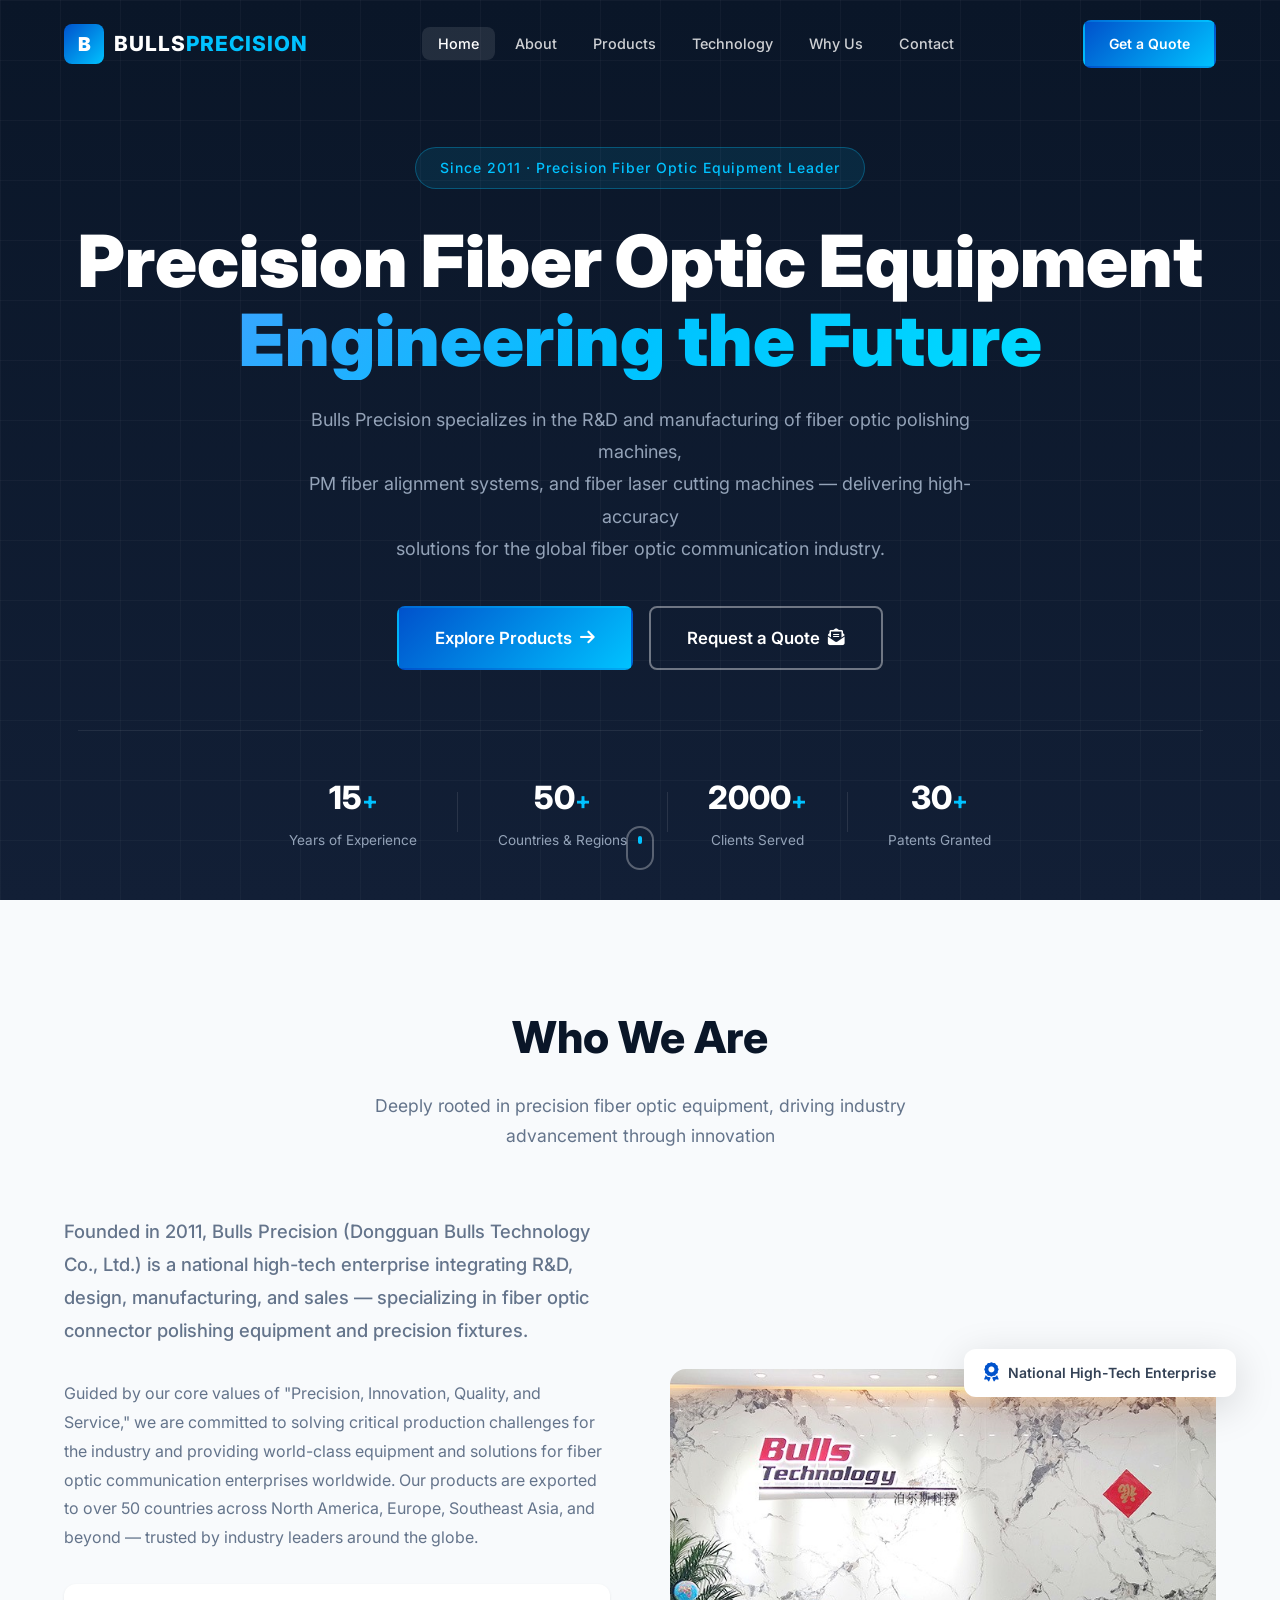
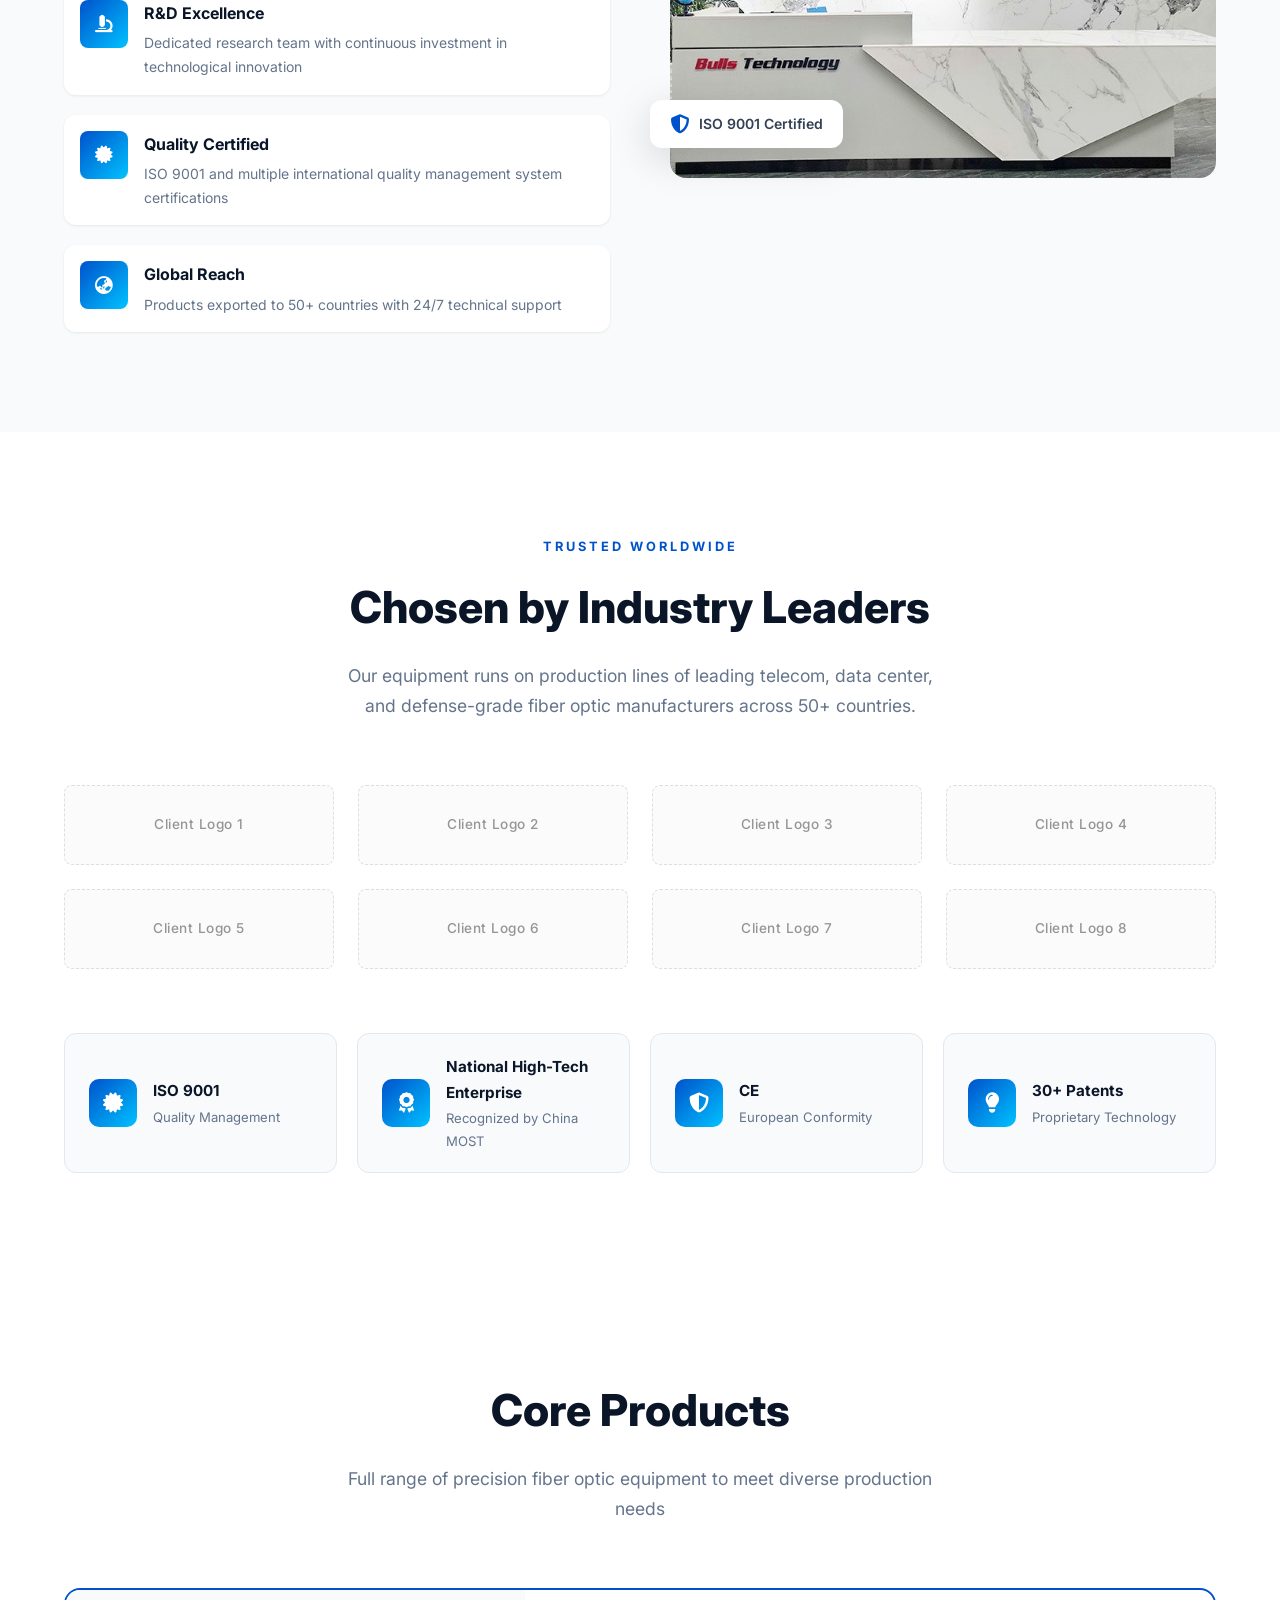
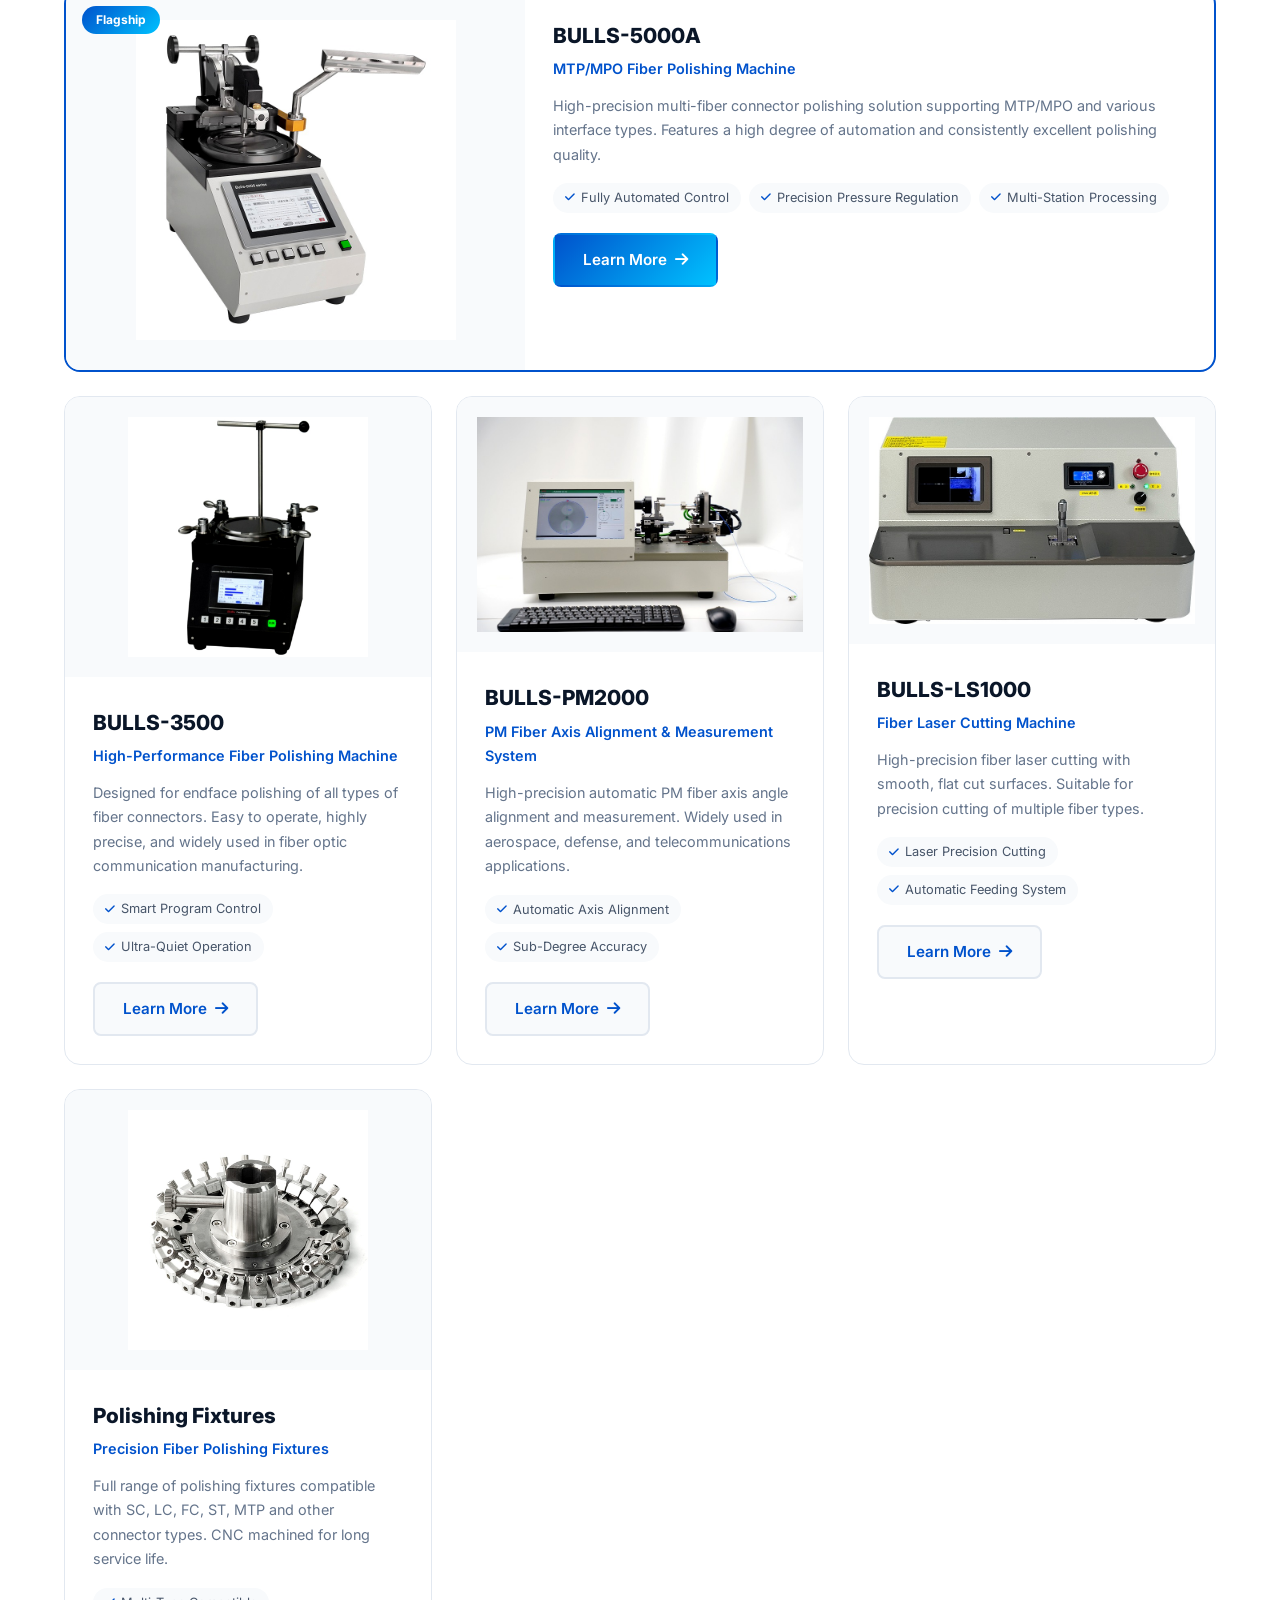
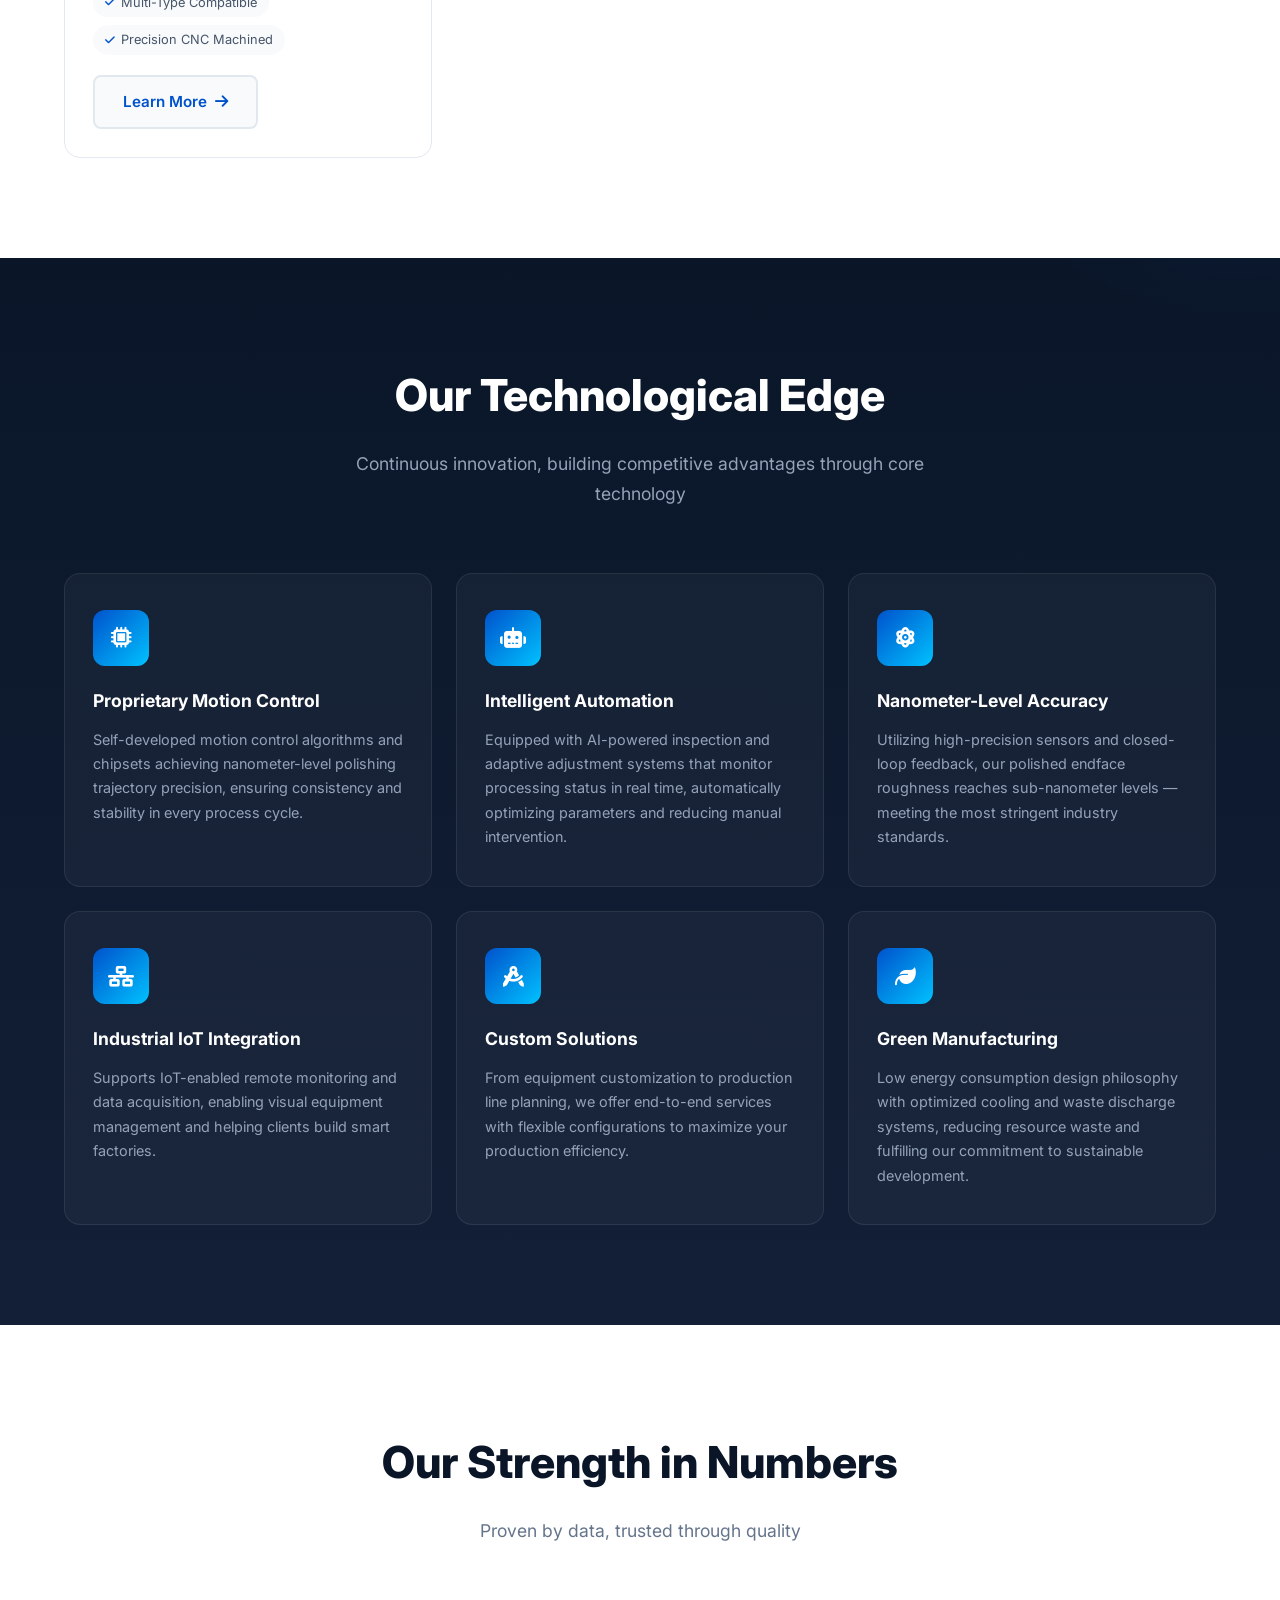
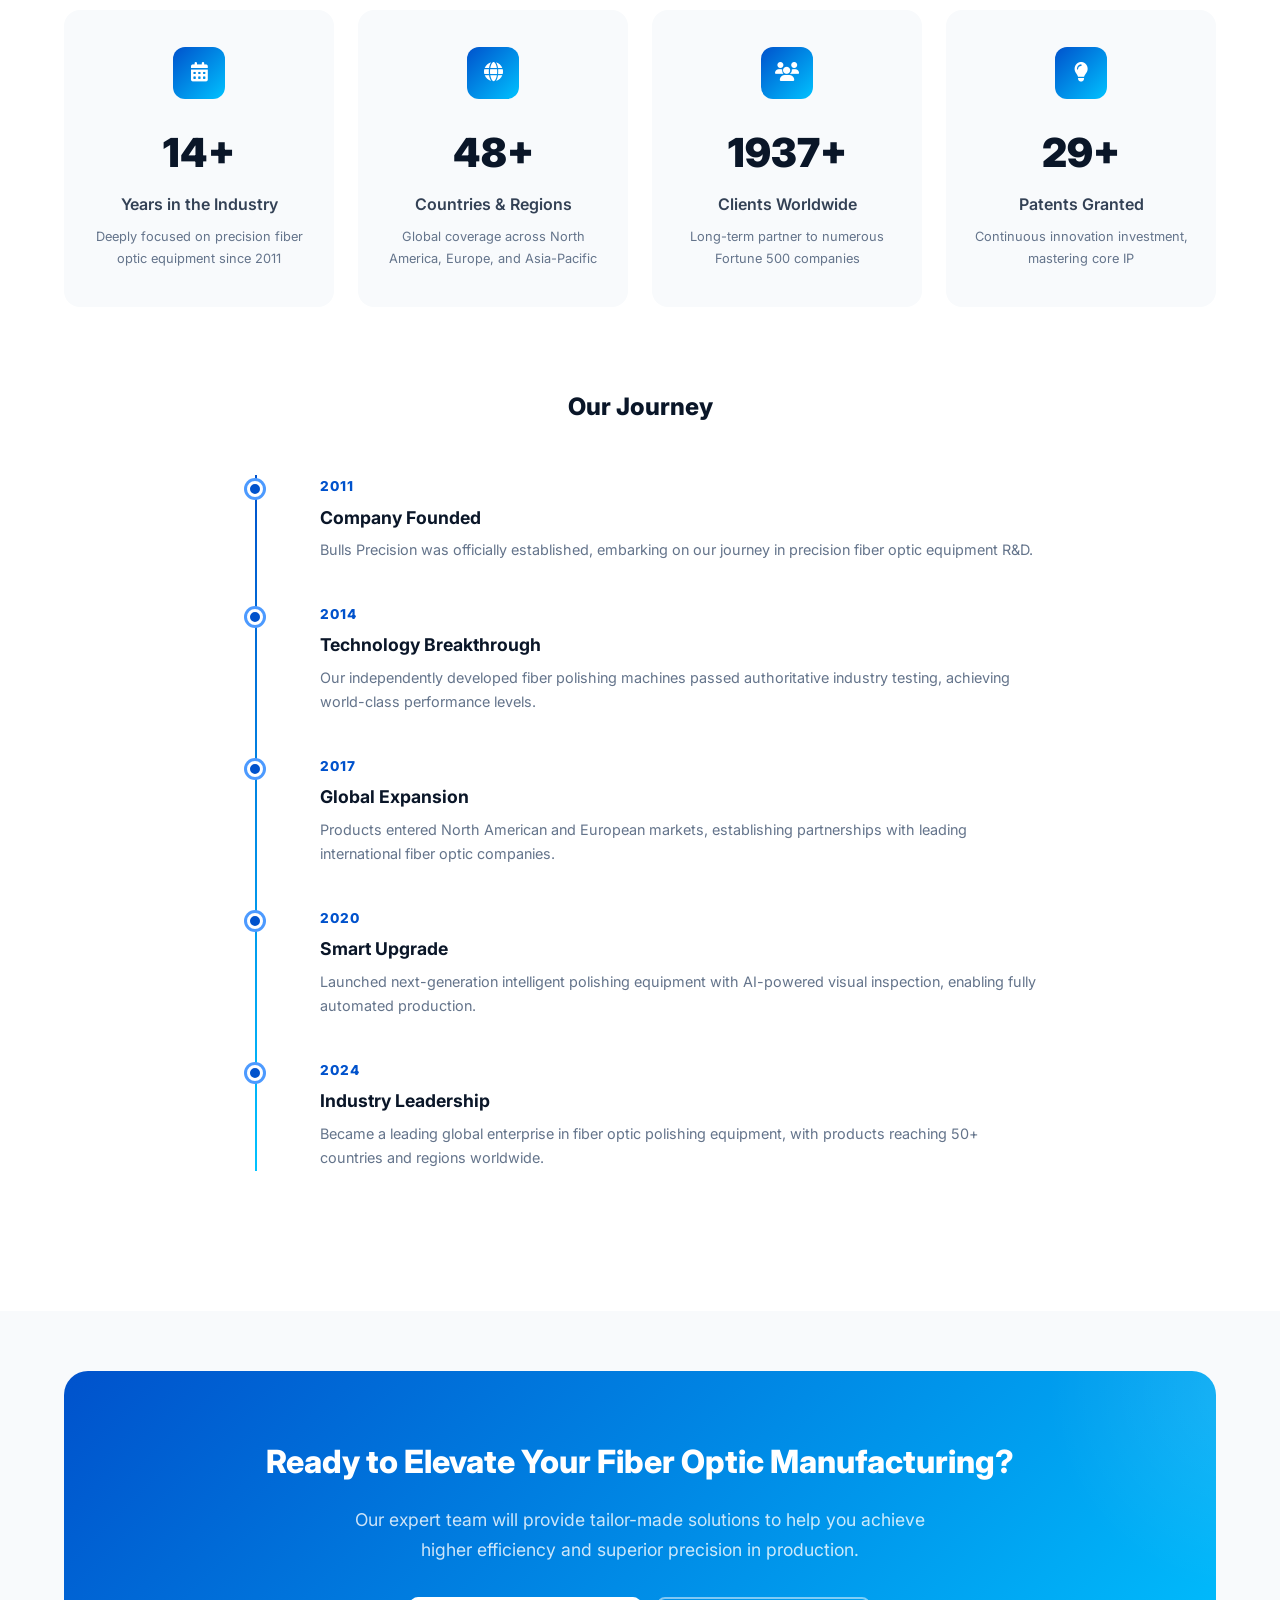
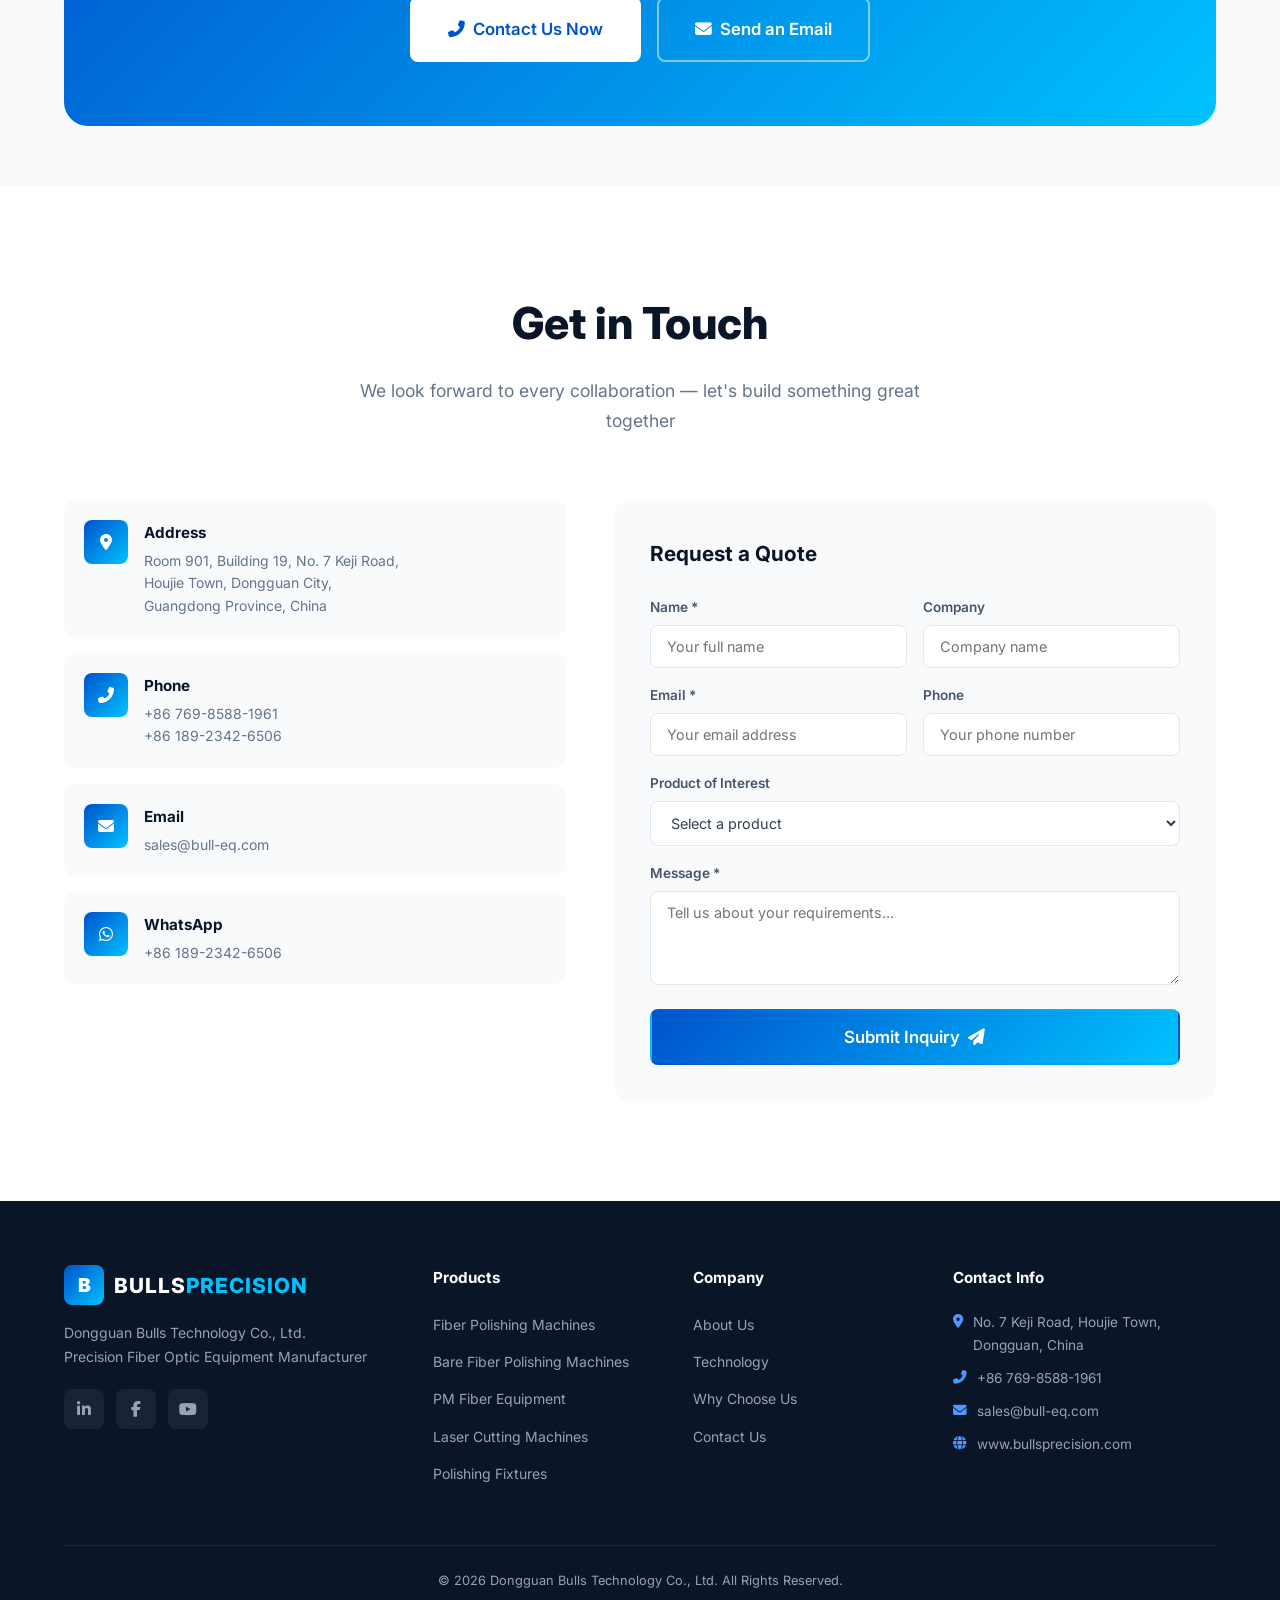
==== commit 230af38d: "Refresh site polish: trust section, CTAs, copyright, SEO cleanup - Add "Trusted Worldwide" section o" ====
--- a/index.html
+++ b/index.html
@@ -5,7 +5,6 @@
     <meta name="viewport" content="width=device-width, initial-scale=1.0">
     <title>Bulls Precision | Leading Fiber Optic Equipment Manufacturer</title>
     <meta name="description" content="Bulls Precision (Dongguan Bulls Technology) — Leading manufacturer of fiber optic polishing machines, MTP/MPO polishing equipment, PM fiber alignment systems, fiber laser cutting machines, and precision polishing fixtures. Serving telecom, data center, aerospace and defense industries worldwide.">
-    <meta name="keywords" content="fiber optic polishing machine, MTP MPO polishing, fiber connector polishing, PM fiber alignment, fiber laser cutting, polishing fixtures, Bulls Precision, Dongguan Bulls Technology, fiber optic equipment manufacturer">
     <meta name="robots" content="index, follow">
     <meta name="author" content="Dongguan Bulls Technology Co., Ltd.">
     <link rel="canonical" href="https://www.bullsprecision.com/">
@@ -39,7 +38,7 @@
         "url": "https://www.bullsprecision.com",
         "logo": "https://www.bullsprecision.com/images/logo.png",
         "description": "Leading manufacturer of fiber optic polishing machines, PM fiber alignment systems, fiber laser cutting machines, and precision polishing fixtures for telecom, data center, aerospace and defense industries.",
-        "foundingDate": "2005",
+        "foundingDate": "2011",
         "address": {
             "@type": "PostalAddress",
             "streetAddress": "No. 7 Keji Road, Houjie Town",
@@ -136,7 +135,7 @@
                 <li><a href="#about">About</a></li>
                 <li><a href="#products">Products</a></li>
                 <li><a href="#tech">Technology</a></li>
-                <li><a href="#stats">Strength</a></li>
+                <li><a href="#stats">Why Us</a></li>
                 <li><a href="#contact">Contact</a></li>
             </ul>
             <div class="nav-right">
@@ -171,8 +170,9 @@
                     <span>Explore Products</span>
                     <i class="fas fa-arrow-right"></i>
                 </a>
-                <a href="#about" class="btn btn-outline btn-lg">
-                    <span>Learn More</span>
+                <a href="#contact" class="btn btn-outline btn-lg">
+                    <span>Request a Quote</span>
+                    <i class="fas fa-envelope-open-text"></i>
                 </a>
             </div>
             <div class="hero-stats-row">
@@ -268,6 +268,71 @@
                         <span>ISO 9001 Certified</span>
                     </div>
                 </div>
+            </div>
+        </div>
+    </section>
+
+    <!-- Trust Section: Clients & Certifications -->
+    <!--
+      TODO(user): Replace placeholder logos/badges with real assets.
+      1. Client logos: drop PNG/SVG files into /images/clients/ and update <img src>.
+         Recommended: ~8 logos, grayscale, ≤120px tall, transparent background.
+         If you can't show brand names (NDA), use "A Fortune 500 Datacenter Operator" style labels instead.
+      2. Certifications: drop real cert images / PDFs into /images/certs/ and update <a href> + <img src>.
+         Each badge should link to a full PDF scan so visitors can verify.
+    -->
+    <section class="section trust" id="trust">
+        <div class="container">
+            <div class="section-header">
+                <span class="section-tag">Trusted Worldwide</span>
+                <h2 class="section-title">Chosen by Industry Leaders</h2>
+                <p class="section-subtitle">Our equipment runs on production lines of leading telecom, data center, and defense-grade fiber optic manufacturers across 50+ countries.</p>
+            </div>
+
+            <!-- Client logo strip -->
+            <div class="trust-logos" aria-label="Our clients">
+                <!-- TODO: replace each div with <img src="images/clients/XXX.svg" alt="Client Name"> -->
+                <div class="trust-logo-placeholder">Client Logo 1</div>
+                <div class="trust-logo-placeholder">Client Logo 2</div>
+                <div class="trust-logo-placeholder">Client Logo 3</div>
+                <div class="trust-logo-placeholder">Client Logo 4</div>
+                <div class="trust-logo-placeholder">Client Logo 5</div>
+                <div class="trust-logo-placeholder">Client Logo 6</div>
+                <div class="trust-logo-placeholder">Client Logo 7</div>
+                <div class="trust-logo-placeholder">Client Logo 8</div>
+            </div>
+
+            <!-- Certifications -->
+            <div class="trust-certs" aria-label="Certifications">
+                <!-- TODO: link each <a href> to the actual certificate PDF -->
+                <a href="#" class="trust-cert" title="ISO 9001 Quality Management System">
+                    <div class="trust-cert-icon"><i class="fas fa-certificate"></i></div>
+                    <div class="trust-cert-body">
+                        <strong>ISO 9001</strong>
+                        <span>Quality Management</span>
+                    </div>
+                </a>
+                <a href="#" class="trust-cert" title="National High-Tech Enterprise">
+                    <div class="trust-cert-icon"><i class="fas fa-award"></i></div>
+                    <div class="trust-cert-body">
+                        <strong>National High-Tech Enterprise</strong>
+                        <span>Recognized by China MOST</span>
+                    </div>
+                </a>
+                <a href="#" class="trust-cert" title="CE Marking">
+                    <div class="trust-cert-icon"><i class="fas fa-shield-alt"></i></div>
+                    <div class="trust-cert-body">
+                        <strong>CE</strong>
+                        <span>European Conformity</span>
+                    </div>
+                </a>
+                <a href="#" class="trust-cert" title="Patents Granted">
+                    <div class="trust-cert-icon"><i class="fas fa-lightbulb"></i></div>
+                    <div class="trust-cert-body">
+                        <strong>30+ Patents</strong>
+                        <span>Proprietary Technology</span>
+                    </div>
+                </a>
             </div>
         </div>
     </section>
@@ -696,7 +761,7 @@
                     <ul>
                         <li><a href="#about">About Us</a></li>
                         <li><a href="#tech">Technology</a></li>
-                        <li><a href="#stats">Our Strength</a></li>
+                        <li><a href="#stats">Why Choose Us</a></li>
                         <li><a href="#contact">Contact Us</a></li>
                     </ul>
                 </div>
@@ -711,7 +776,7 @@
                 </div>
             </div>
             <div class="footer-bottom">
-                <p>&copy; 2024 Dongguan Bulls Technology Co., Ltd. All Rights Reserved.</p>
+                <p>&copy; 2026 Dongguan Bulls Technology Co., Ltd. All Rights Reserved.</p>
             </div>
         </div>
     </footer>
--- a/css/style.css
+++ b/css/style.css
@@ -1281,3 +1281,105 @@
 
     .section { padding: 64px 0; }
 }
+
+/* --- Trust Section (Clients & Certifications) --- */
+.trust { background: var(--white); }
+
+.trust-logos {
+    display: grid;
+    grid-template-columns: repeat(4, 1fr);
+    gap: 24px;
+    margin-bottom: 64px;
+}
+
+.trust-logos img,
+.trust-logo-placeholder {
+    height: 80px;
+    display: flex;
+    align-items: center;
+    justify-content: center;
+    background: var(--gray-100);
+    border: 1px dashed #CBD5E1;
+    border-radius: 8px;
+    color: var(--gray-600);
+    font-size: 0.85rem;
+    font-weight: 500;
+    letter-spacing: 0.5px;
+    filter: grayscale(100%);
+    opacity: 0.75;
+    transition: opacity .2s, filter .2s;
+}
+
+.trust-logos img { object-fit: contain; padding: 16px; background: transparent; border: none; }
+.trust-logos img:hover,
+.trust-logo-placeholder:hover {
+    filter: grayscale(0%);
+    opacity: 1;
+}
+
+.trust-certs {
+    display: grid;
+    grid-template-columns: repeat(4, 1fr);
+    gap: 20px;
+}
+
+.trust-cert {
+    display: flex;
+    align-items: center;
+    gap: 16px;
+    padding: 20px 24px;
+    background: var(--gray-100);
+    border: 1px solid #E2E8F0;
+    border-radius: 12px;
+    text-decoration: none;
+    color: inherit;
+    transition: transform .2s, border-color .2s, box-shadow .2s;
+}
+
+.trust-cert:hover {
+    transform: translateY(-2px);
+    border-color: var(--primary-light);
+    box-shadow: 0 8px 24px rgba(0, 82, 204, 0.08);
+}
+
+.trust-cert-icon {
+    width: 48px;
+    height: 48px;
+    display: flex;
+    align-items: center;
+    justify-content: center;
+    border-radius: 10px;
+    background: linear-gradient(135deg, var(--primary) 0%, var(--accent) 100%);
+    color: var(--white);
+    font-size: 1.25rem;
+    flex-shrink: 0;
+}
+
+.trust-cert-body {
+    display: flex;
+    flex-direction: column;
+}
+
+.trust-cert-body strong {
+    font-size: 0.95rem;
+    font-weight: 700;
+    color: var(--dark);
+    margin-bottom: 2px;
+}
+
+.trust-cert-body span {
+    font-size: 0.82rem;
+    color: var(--gray-600);
+}
+
+@media (max-width: 900px) {
+    .trust-logos { grid-template-columns: repeat(3, 1fr); }
+    .trust-certs { grid-template-columns: repeat(2, 1fr); }
+}
+
+@media (max-width: 600px) {
+    .trust-logos { grid-template-columns: repeat(2, 1fr); gap: 16px; }
+    .trust-logos img,
+    .trust-logo-placeholder { height: 64px; }
+    .trust-certs { grid-template-columns: 1fr; }
+}
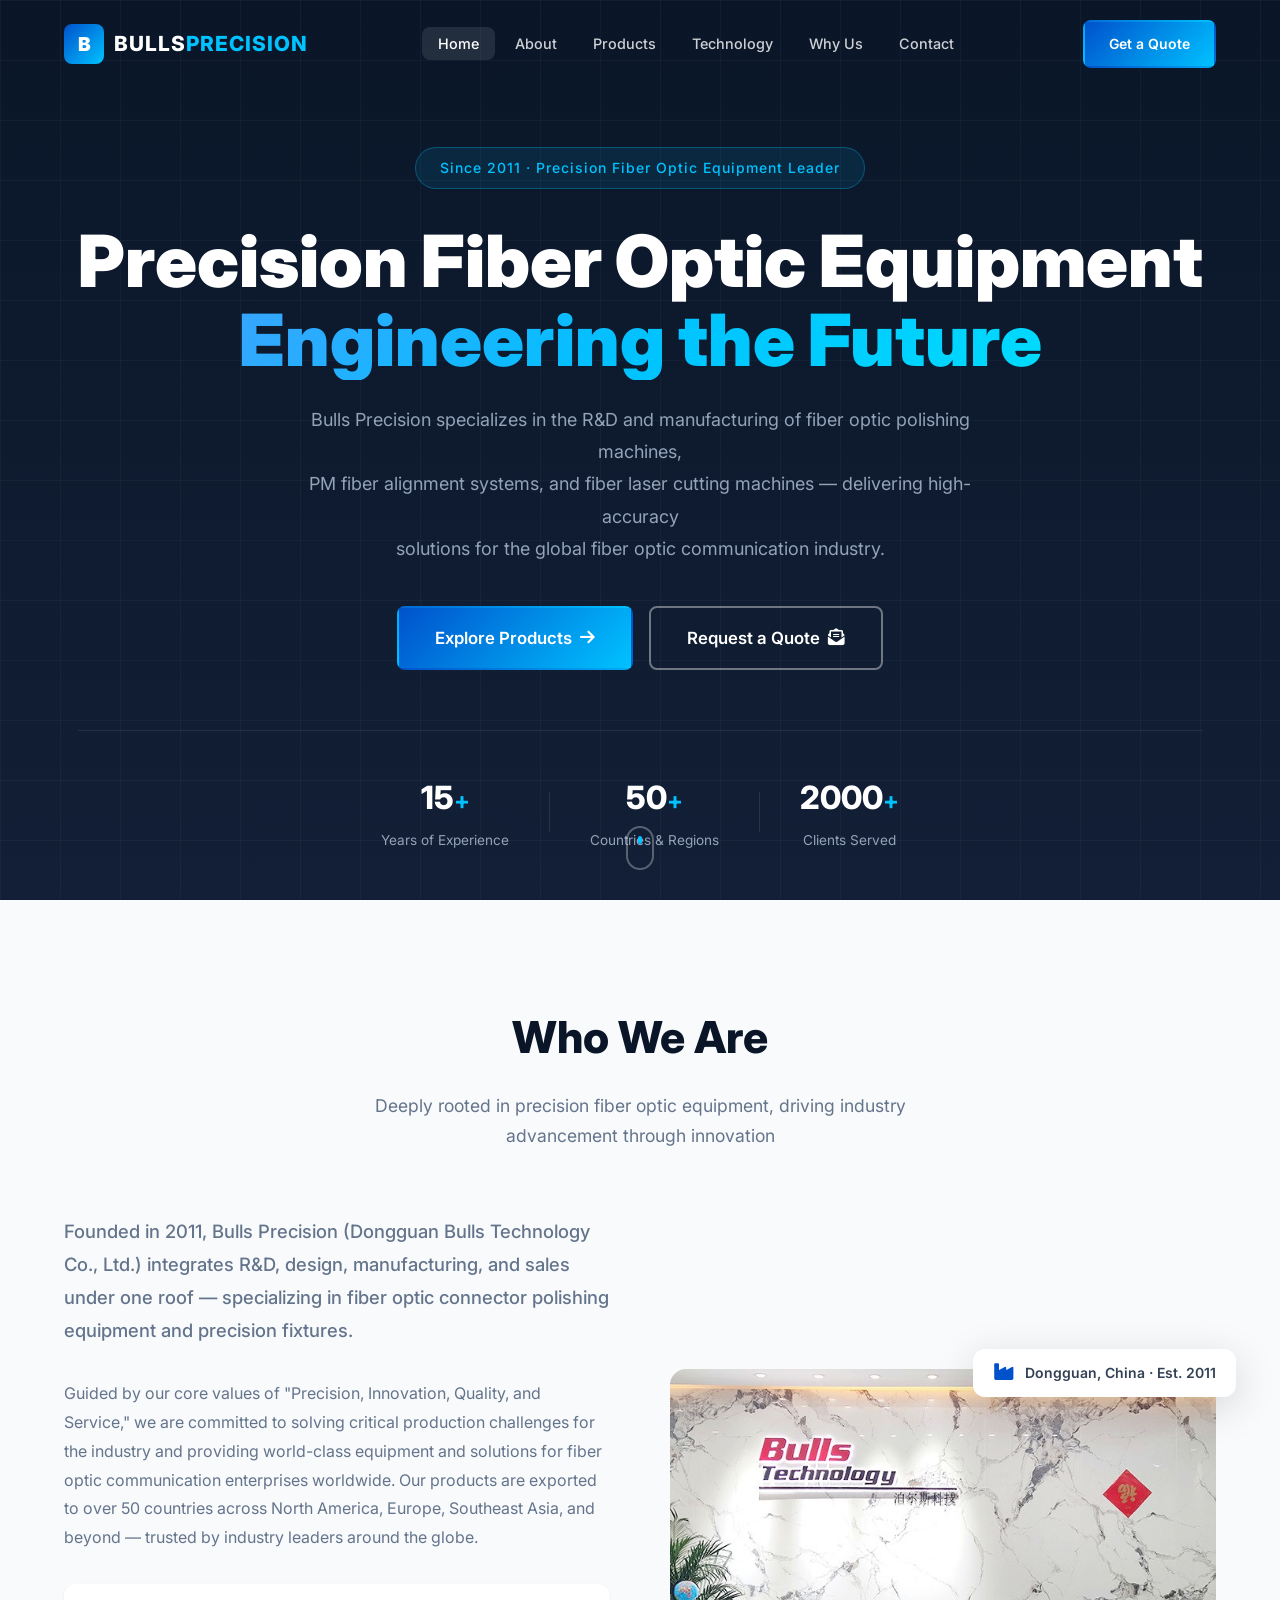
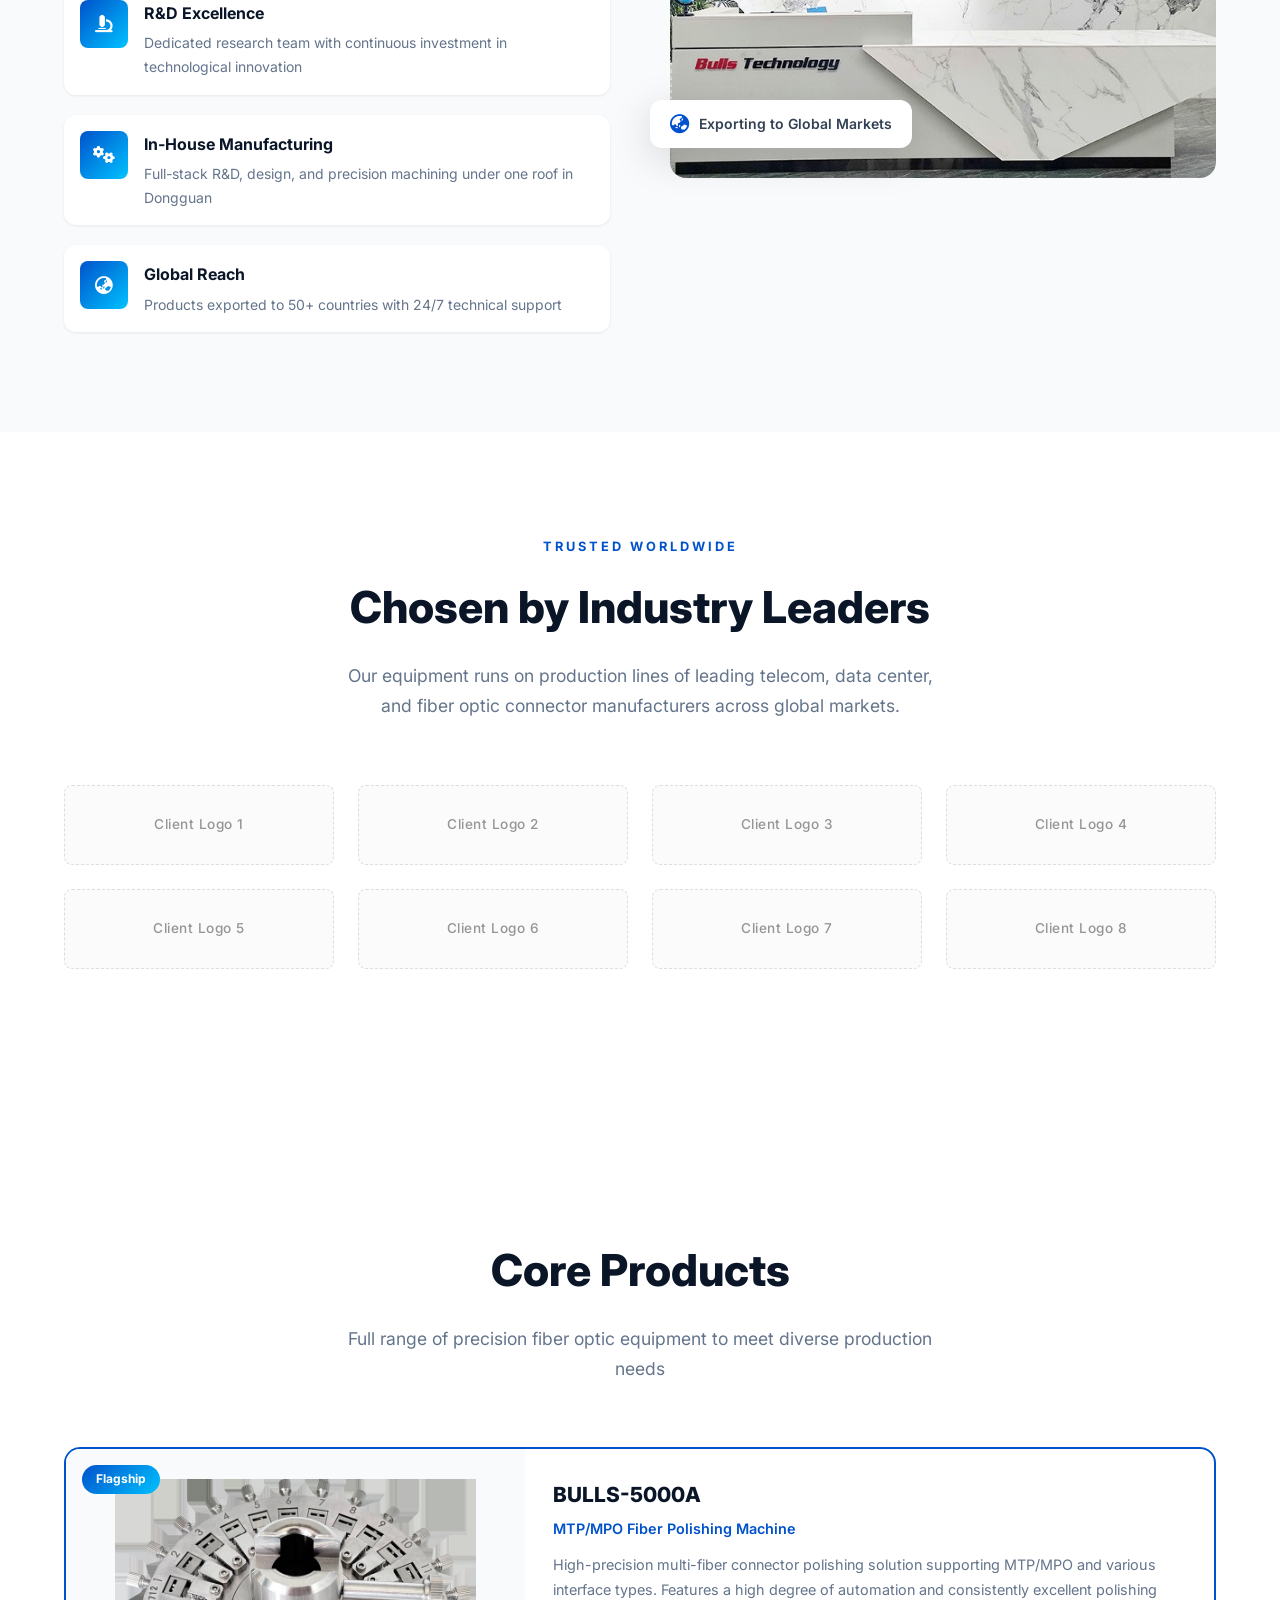
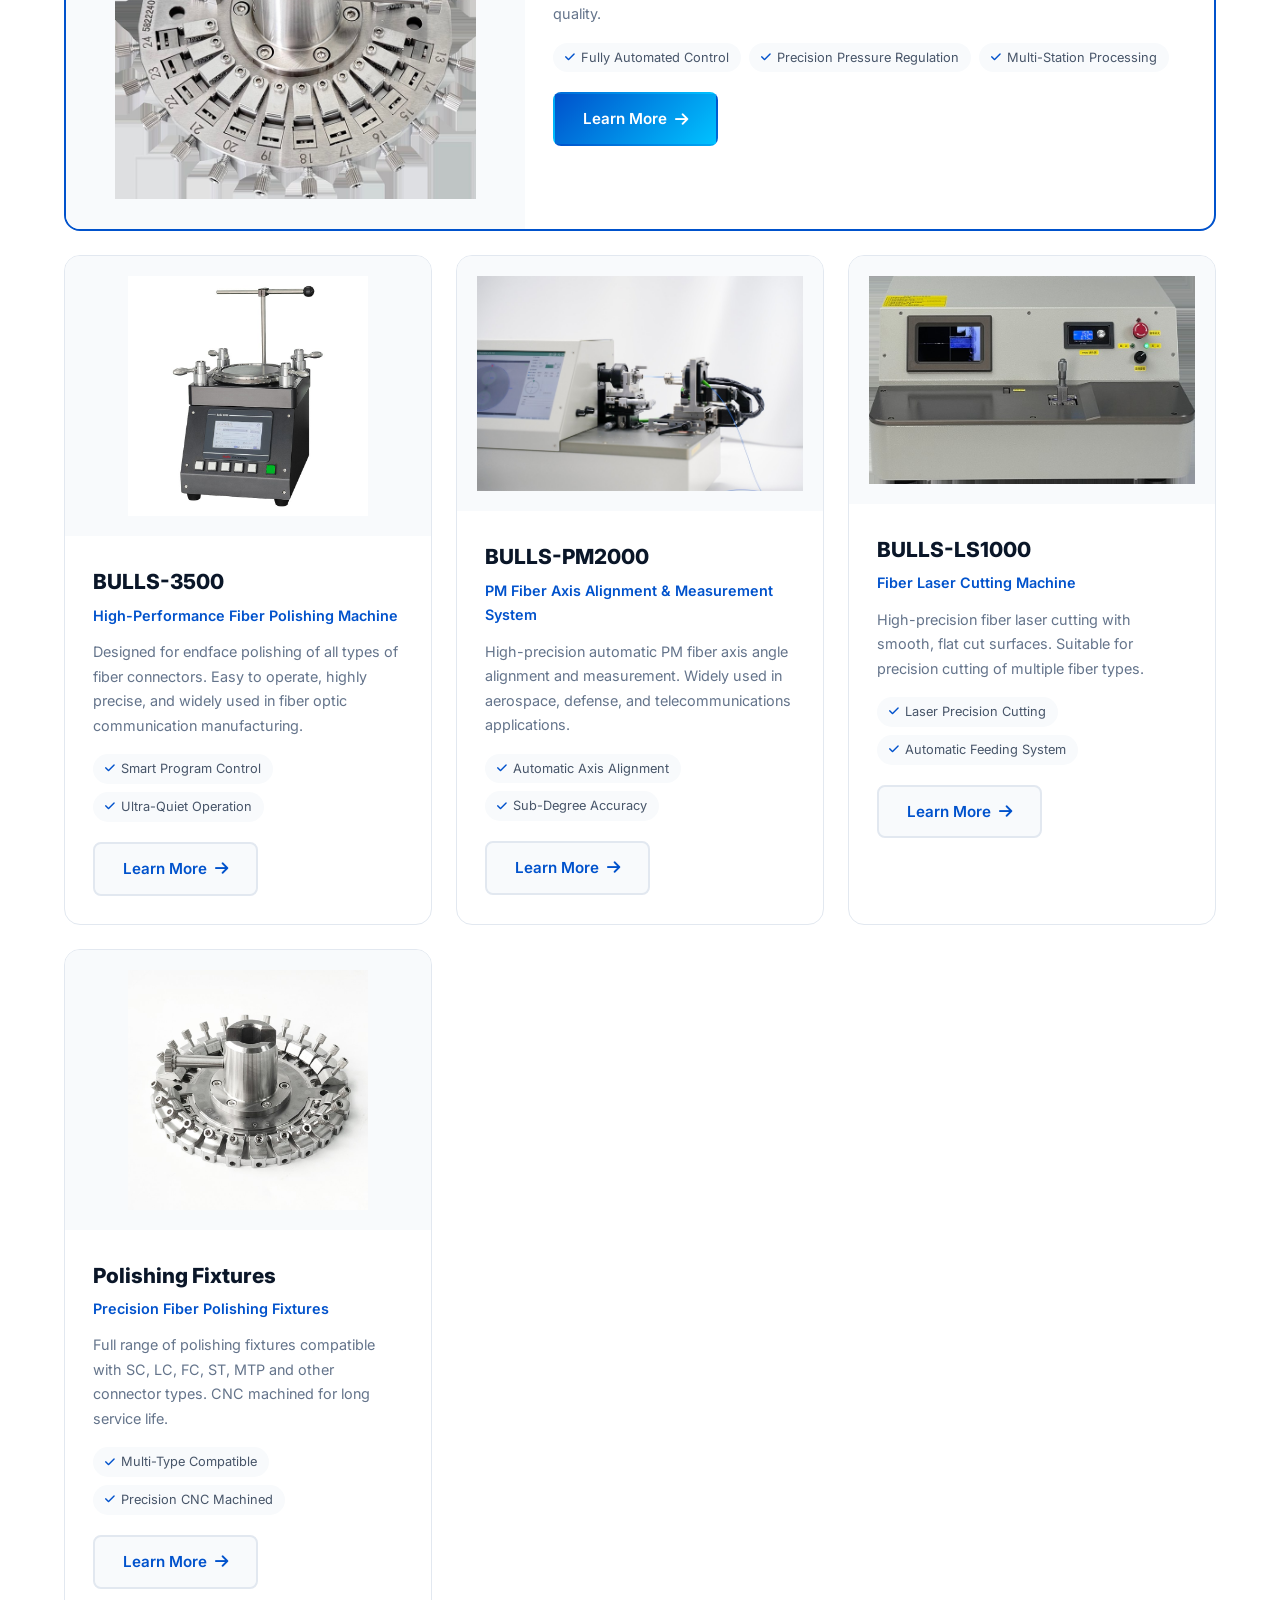
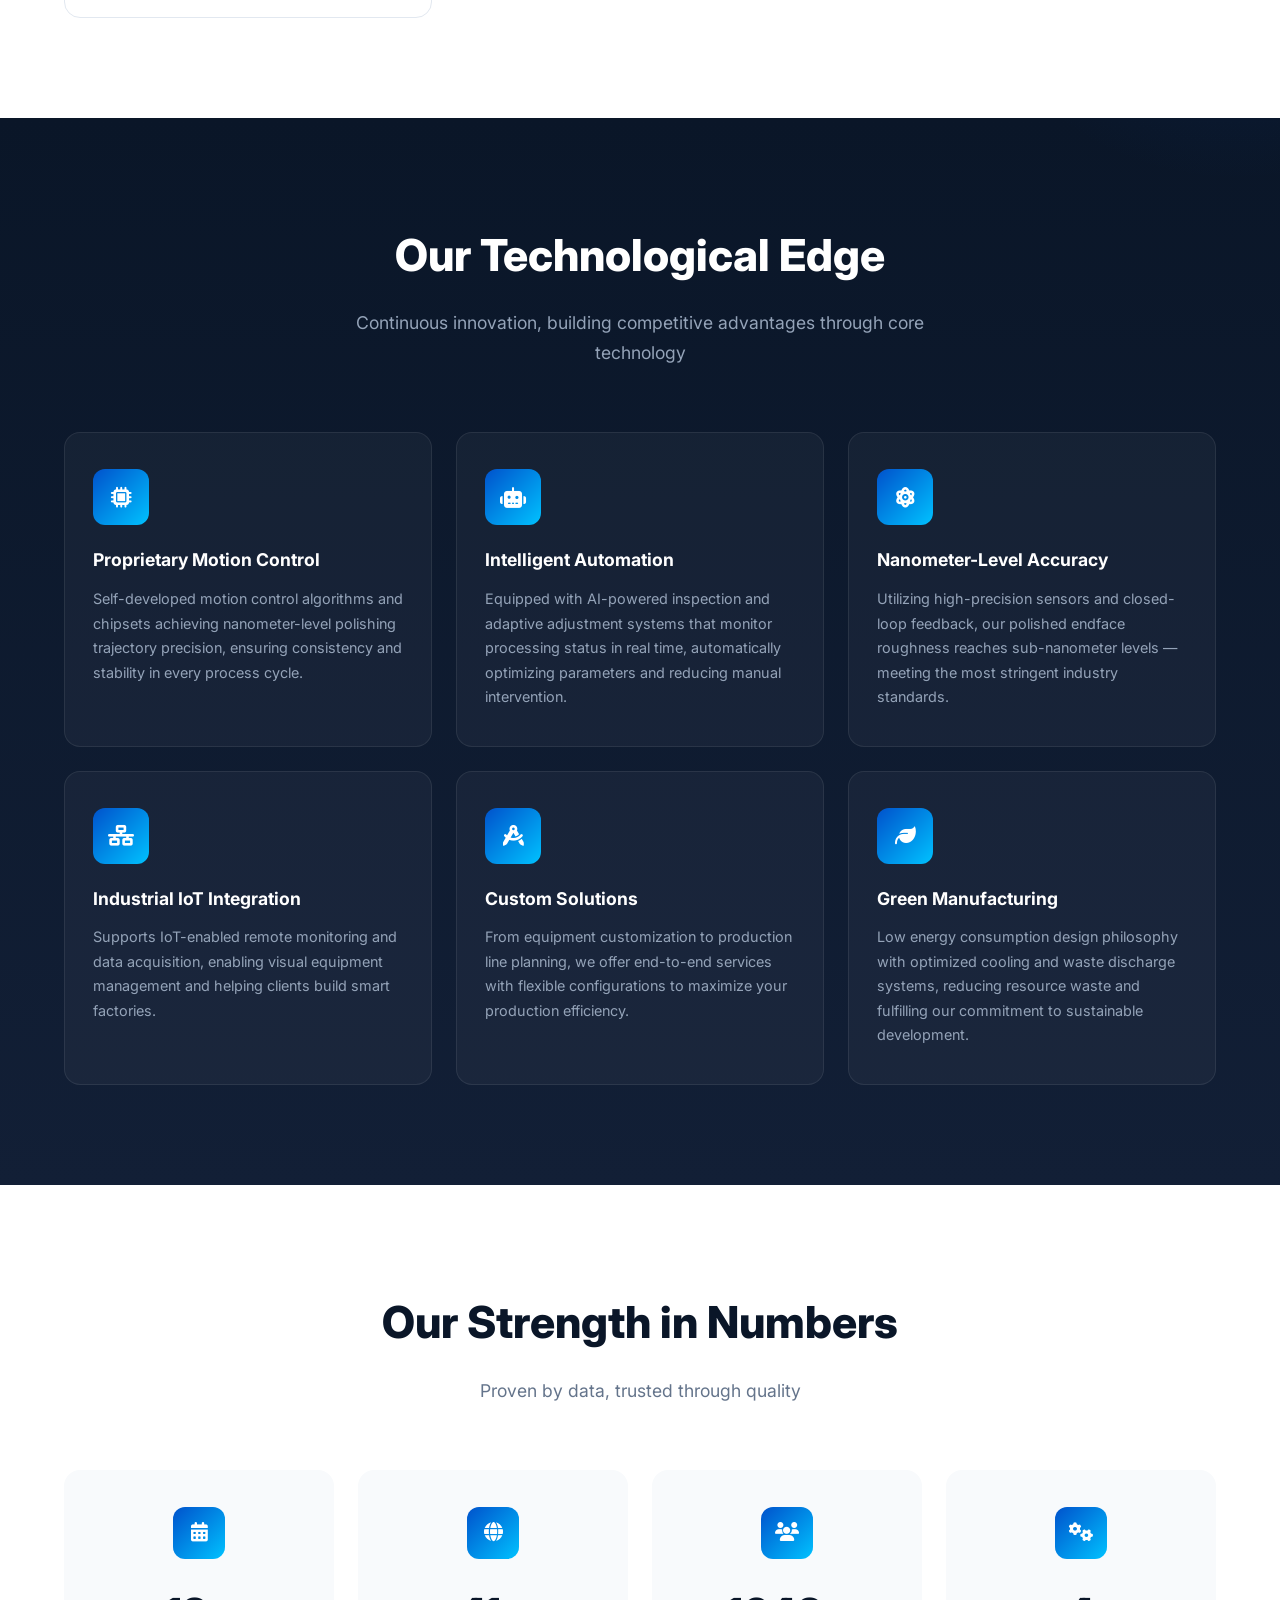
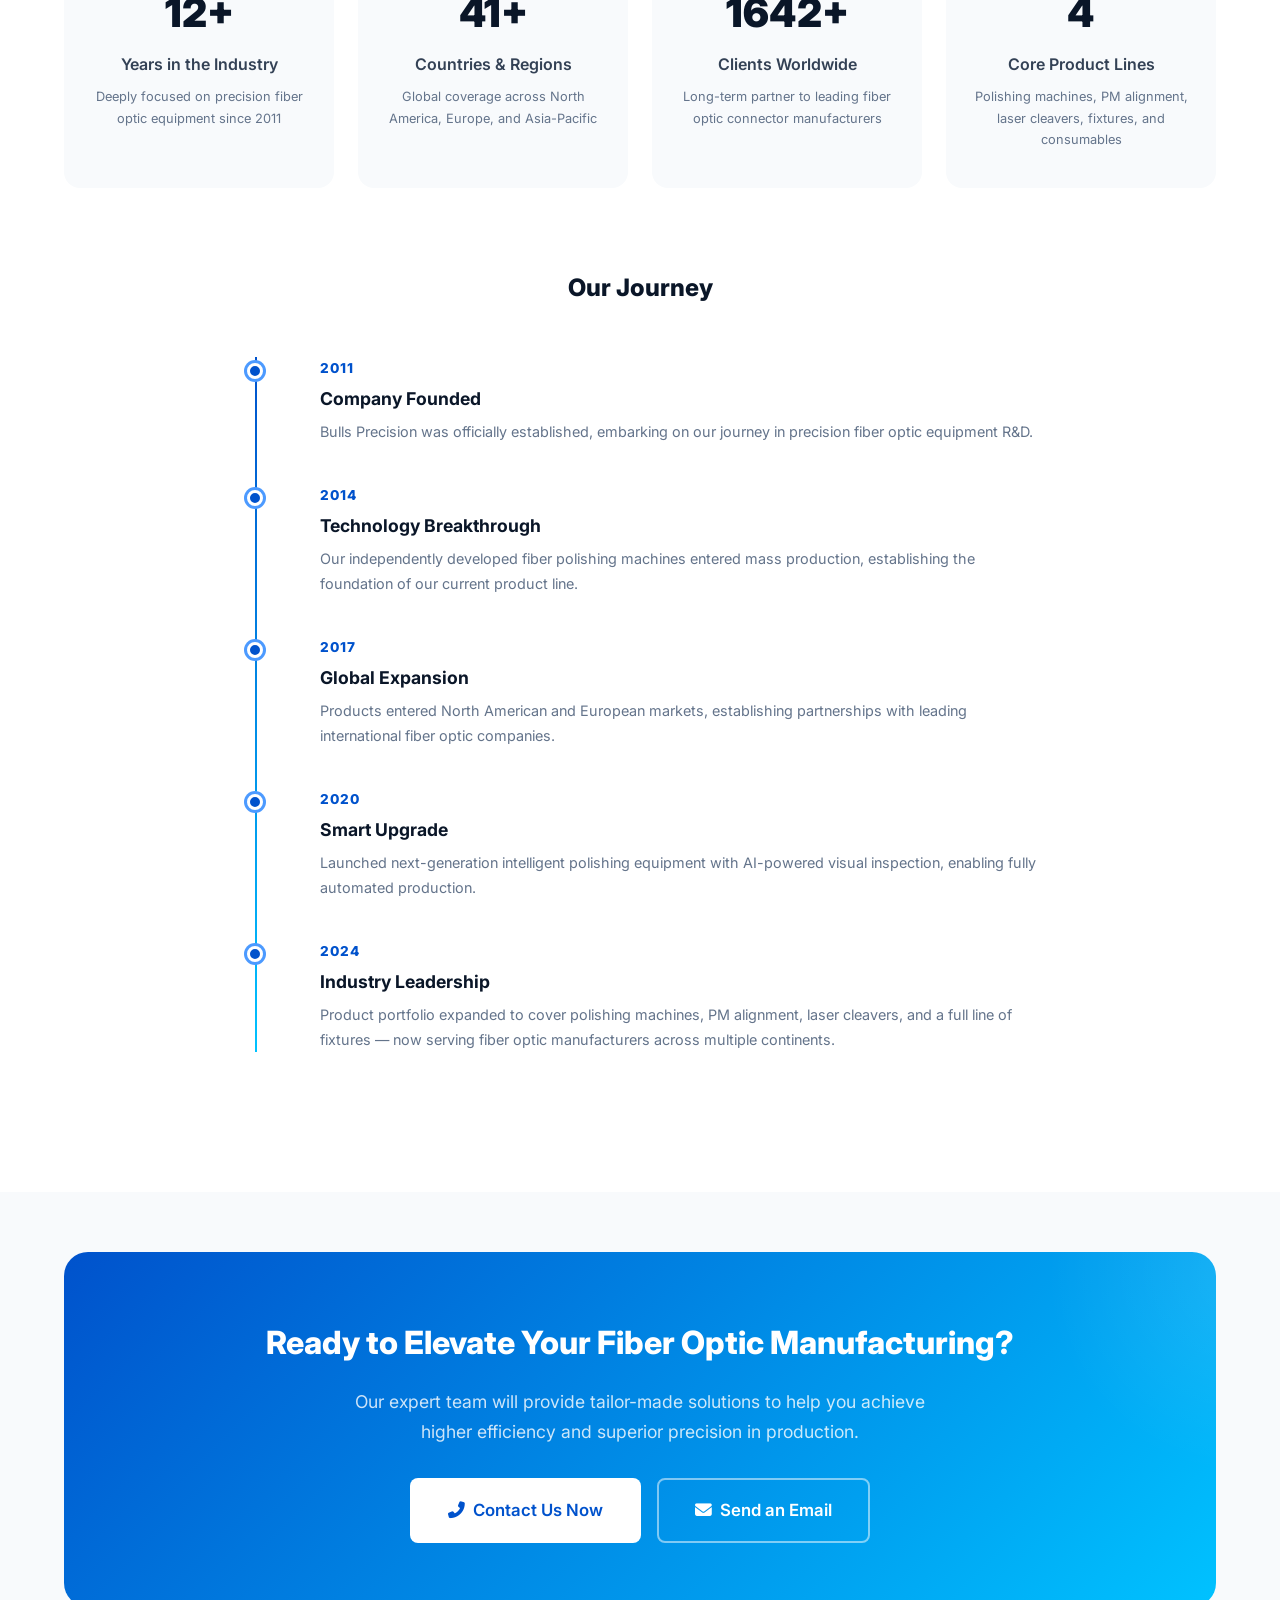
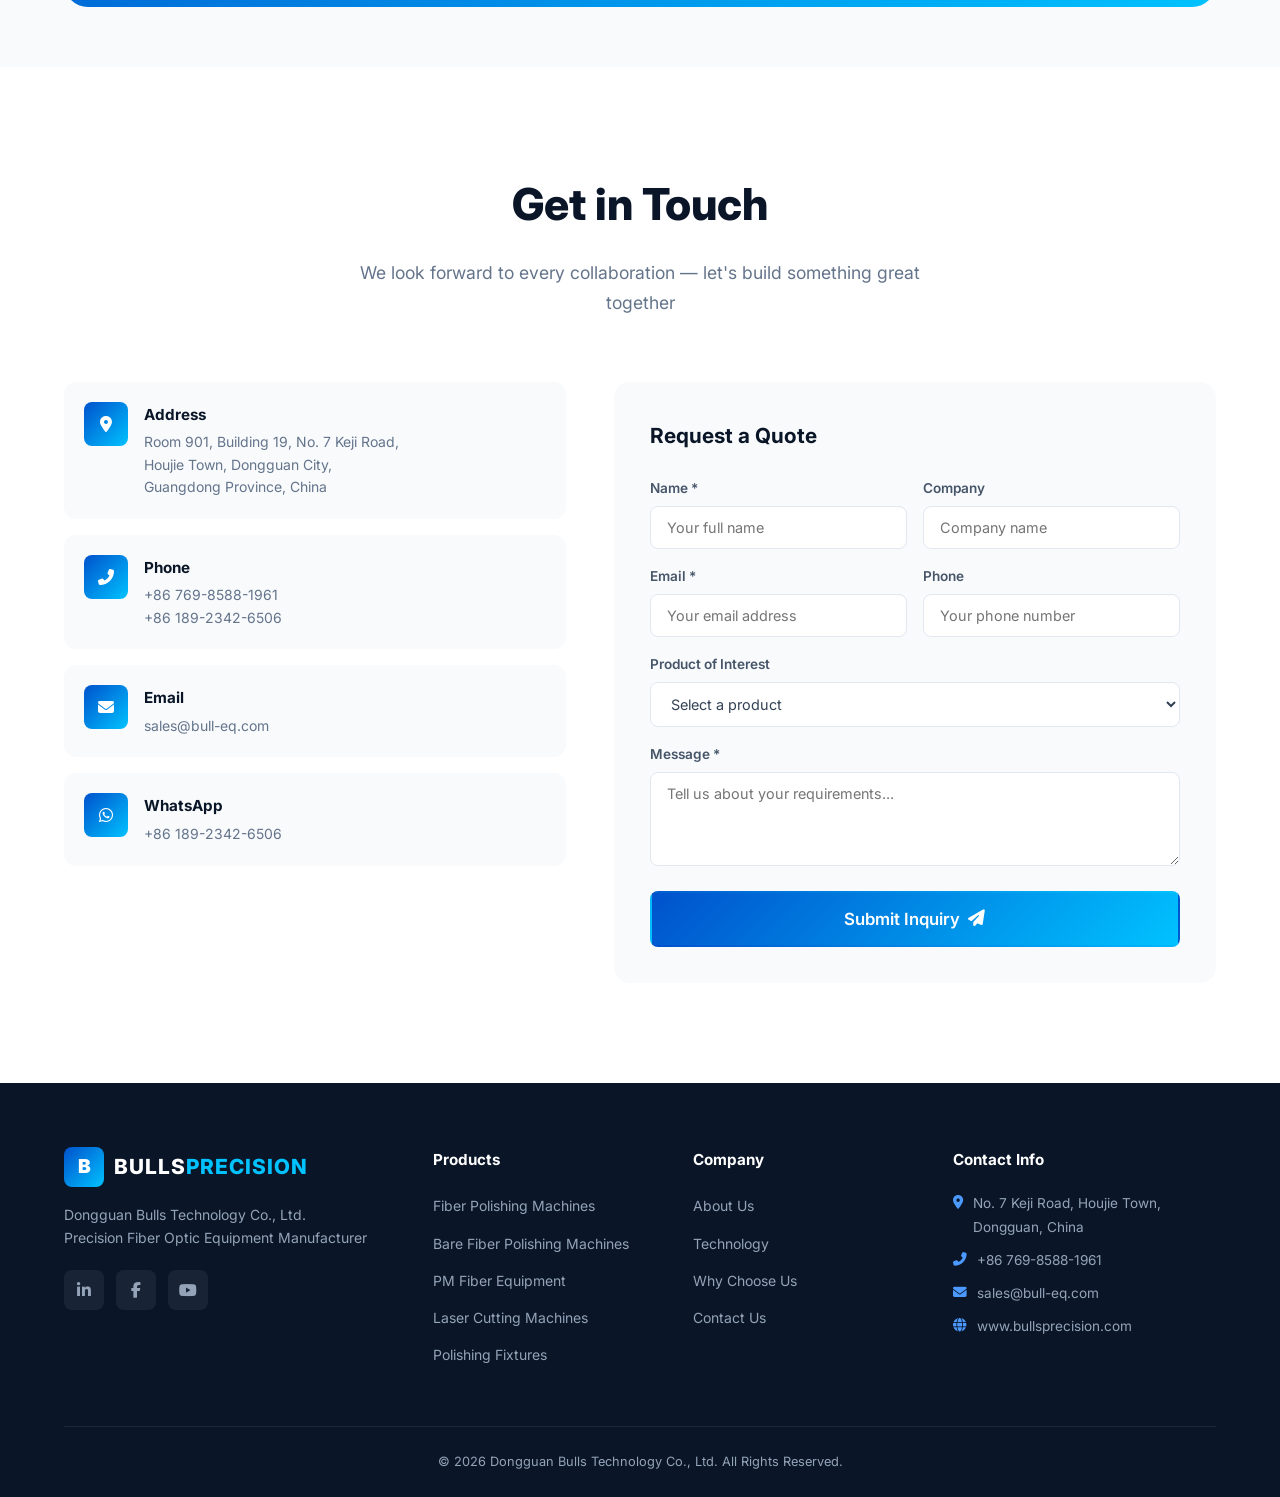
==== commit a0c651fd: "Remove unverified claims, upgrade product photos, add fixture charts - Strip ISO 9001 / National Hig" ====
--- a/index.html
+++ b/index.html
@@ -190,11 +190,6 @@
                     <span class="hero-stat-num" data-count="2000">0</span><span class="hero-stat-plus">+</span>
                     <span class="hero-stat-label">Clients Served</span>
                 </div>
-                <div class="hero-stat-divider"></div>
-                <div class="hero-stat">
-                    <span class="hero-stat-num" data-count="30">0</span><span class="hero-stat-plus">+</span>
-                    <span class="hero-stat-label">Patents Granted</span>
-                </div>
             </div>
         </div>
         <div class="hero-scroll">
@@ -213,9 +208,9 @@
                 <div class="about-content">
                     <div class="about-text">
                         <p class="about-lead">
-                            Founded in 2011, Bulls Precision (Dongguan Bulls Technology Co., Ltd.) is a national
-                            high-tech enterprise integrating R&D, design, manufacturing, and sales — specializing
-                            in fiber optic connector polishing equipment and precision fixtures.
+                            Founded in 2011, Bulls Precision (Dongguan Bulls Technology Co., Ltd.) integrates
+                            R&amp;D, design, manufacturing, and sales under one roof — specializing in fiber
+                            optic connector polishing equipment and precision fixtures.
                         </p>
                         <p>
                             Guided by our core values of "Precision, Innovation, Quality, and Service," we are
@@ -237,11 +232,11 @@
                         </div>
                         <div class="about-feature">
                             <div class="about-feature-icon">
-                                <i class="fas fa-certificate"></i>
+                                <i class="fas fa-cogs"></i>
                             </div>
                             <div>
-                                <h4>Quality Certified</h4>
-                                <p>ISO 9001 and multiple international quality management system certifications</p>
+                                <h4>In-House Manufacturing</h4>
+                                <p>Full-stack R&amp;D, design, and precision machining under one roof in Dongguan</p>
                             </div>
                         </div>
                         <div class="about-feature">
@@ -260,38 +255,33 @@
                         <img src="images/company-reception-hq.jpg" alt="Bulls Precision - Company Reception">
                     </div>
                     <div class="about-float-card card-1">
-                        <i class="fas fa-award"></i>
-                        <span>National High-Tech Enterprise</span>
+                        <i class="fas fa-industry"></i>
+                        <span>Dongguan, China · Est. 2011</span>
                     </div>
                     <div class="about-float-card card-2">
-                        <i class="fas fa-shield-alt"></i>
-                        <span>ISO 9001 Certified</span>
+                        <i class="fas fa-globe-asia"></i>
+                        <span>Exporting to Global Markets</span>
                     </div>
                 </div>
             </div>
         </div>
     </section>
 
-    <!-- Trust Section: Clients & Certifications -->
+    <!-- Trust Section: Clients -->
     <!--
-      TODO(user): Replace placeholder logos/badges with real assets.
-      1. Client logos: drop PNG/SVG files into /images/clients/ and update <img src>.
-         Recommended: ~8 logos, grayscale, ≤120px tall, transparent background.
-         If you can't show brand names (NDA), use "A Fortune 500 Datacenter Operator" style labels instead.
-      2. Certifications: drop real cert images / PDFs into /images/certs/ and update <a href> + <img src>.
-         Each badge should link to a full PDF scan so visitors can verify.
+      TODO(user): Replace placeholder logos with real client logos.
+      Drop PNG/SVG files into /images/clients/ and swap each placeholder div.
+      If NDA prevents brand names, use generic labels like "Global Telecom Operator".
     -->
     <section class="section trust" id="trust">
         <div class="container">
             <div class="section-header">
                 <span class="section-tag">Trusted Worldwide</span>
                 <h2 class="section-title">Chosen by Industry Leaders</h2>
-                <p class="section-subtitle">Our equipment runs on production lines of leading telecom, data center, and defense-grade fiber optic manufacturers across 50+ countries.</p>
-            </div>
-
-            <!-- Client logo strip -->
+                <p class="section-subtitle">Our equipment runs on production lines of leading telecom, data center, and fiber optic connector manufacturers across global markets.</p>
+            </div>
+
             <div class="trust-logos" aria-label="Our clients">
-                <!-- TODO: replace each div with <img src="images/clients/XXX.svg" alt="Client Name"> -->
                 <div class="trust-logo-placeholder">Client Logo 1</div>
                 <div class="trust-logo-placeholder">Client Logo 2</div>
                 <div class="trust-logo-placeholder">Client Logo 3</div>
@@ -300,39 +290,6 @@
                 <div class="trust-logo-placeholder">Client Logo 6</div>
                 <div class="trust-logo-placeholder">Client Logo 7</div>
                 <div class="trust-logo-placeholder">Client Logo 8</div>
-            </div>
-
-            <!-- Certifications -->
-            <div class="trust-certs" aria-label="Certifications">
-                <!-- TODO: link each <a href> to the actual certificate PDF -->
-                <a href="#" class="trust-cert" title="ISO 9001 Quality Management System">
-                    <div class="trust-cert-icon"><i class="fas fa-certificate"></i></div>
-                    <div class="trust-cert-body">
-                        <strong>ISO 9001</strong>
-                        <span>Quality Management</span>
-                    </div>
-                </a>
-                <a href="#" class="trust-cert" title="National High-Tech Enterprise">
-                    <div class="trust-cert-icon"><i class="fas fa-award"></i></div>
-                    <div class="trust-cert-body">
-                        <strong>National High-Tech Enterprise</strong>
-                        <span>Recognized by China MOST</span>
-                    </div>
-                </a>
-                <a href="#" class="trust-cert" title="CE Marking">
-                    <div class="trust-cert-icon"><i class="fas fa-shield-alt"></i></div>
-                    <div class="trust-cert-body">
-                        <strong>CE</strong>
-                        <span>European Conformity</span>
-                    </div>
-                </a>
-                <a href="#" class="trust-cert" title="Patents Granted">
-                    <div class="trust-cert-icon"><i class="fas fa-lightbulb"></i></div>
-                    <div class="trust-cert-body">
-                        <strong>30+ Patents</strong>
-                        <span>Proprietary Technology</span>
-                    </div>
-                </a>
             </div>
         </div>
     </section>
@@ -504,13 +461,13 @@
                     <div class="stat-icon"><i class="fas fa-users"></i></div>
                     <div class="stat-number"><span data-count="2000">0</span>+</div>
                     <div class="stat-label">Clients Worldwide</div>
-                    <div class="stat-desc">Long-term partner to numerous Fortune 500 companies</div>
+                    <div class="stat-desc">Long-term partner to leading fiber optic connector manufacturers</div>
                 </div>
                 <div class="stat-card">
-                    <div class="stat-icon"><i class="fas fa-lightbulb"></i></div>
-                    <div class="stat-number"><span data-count="30">0</span>+</div>
-                    <div class="stat-label">Patents Granted</div>
-                    <div class="stat-desc">Continuous innovation investment, mastering core IP</div>
+                    <div class="stat-icon"><i class="fas fa-cogs"></i></div>
+                    <div class="stat-number"><span data-count="5">0</span></div>
+                    <div class="stat-label">Core Product Lines</div>
+                    <div class="stat-desc">Polishing machines, PM alignment, laser cleavers, fixtures, and consumables</div>
                 </div>
             </div>
             <!-- Timeline -->
@@ -528,7 +485,7 @@
                         <div class="timeline-year">2014</div>
                         <div class="timeline-content">
                             <h4>Technology Breakthrough</h4>
-                            <p>Our independently developed fiber polishing machines passed authoritative industry testing, achieving world-class performance levels.</p>
+                            <p>Our independently developed fiber polishing machines entered mass production, establishing the foundation of our current product line.</p>
                         </div>
                     </div>
                     <div class="timeline-item">
@@ -549,7 +506,7 @@
                         <div class="timeline-year">2024</div>
                         <div class="timeline-content">
                             <h4>Industry Leadership</h4>
-                            <p>Became a leading global enterprise in fiber optic polishing equipment, with products reaching 50+ countries and regions worldwide.</p>
+                            <p>Product portfolio expanded to cover polishing machines, PM alignment, laser cleavers, and a full line of fixtures — now serving fiber optic manufacturers across multiple continents.</p>
                         </div>
                     </div>
                 </div>
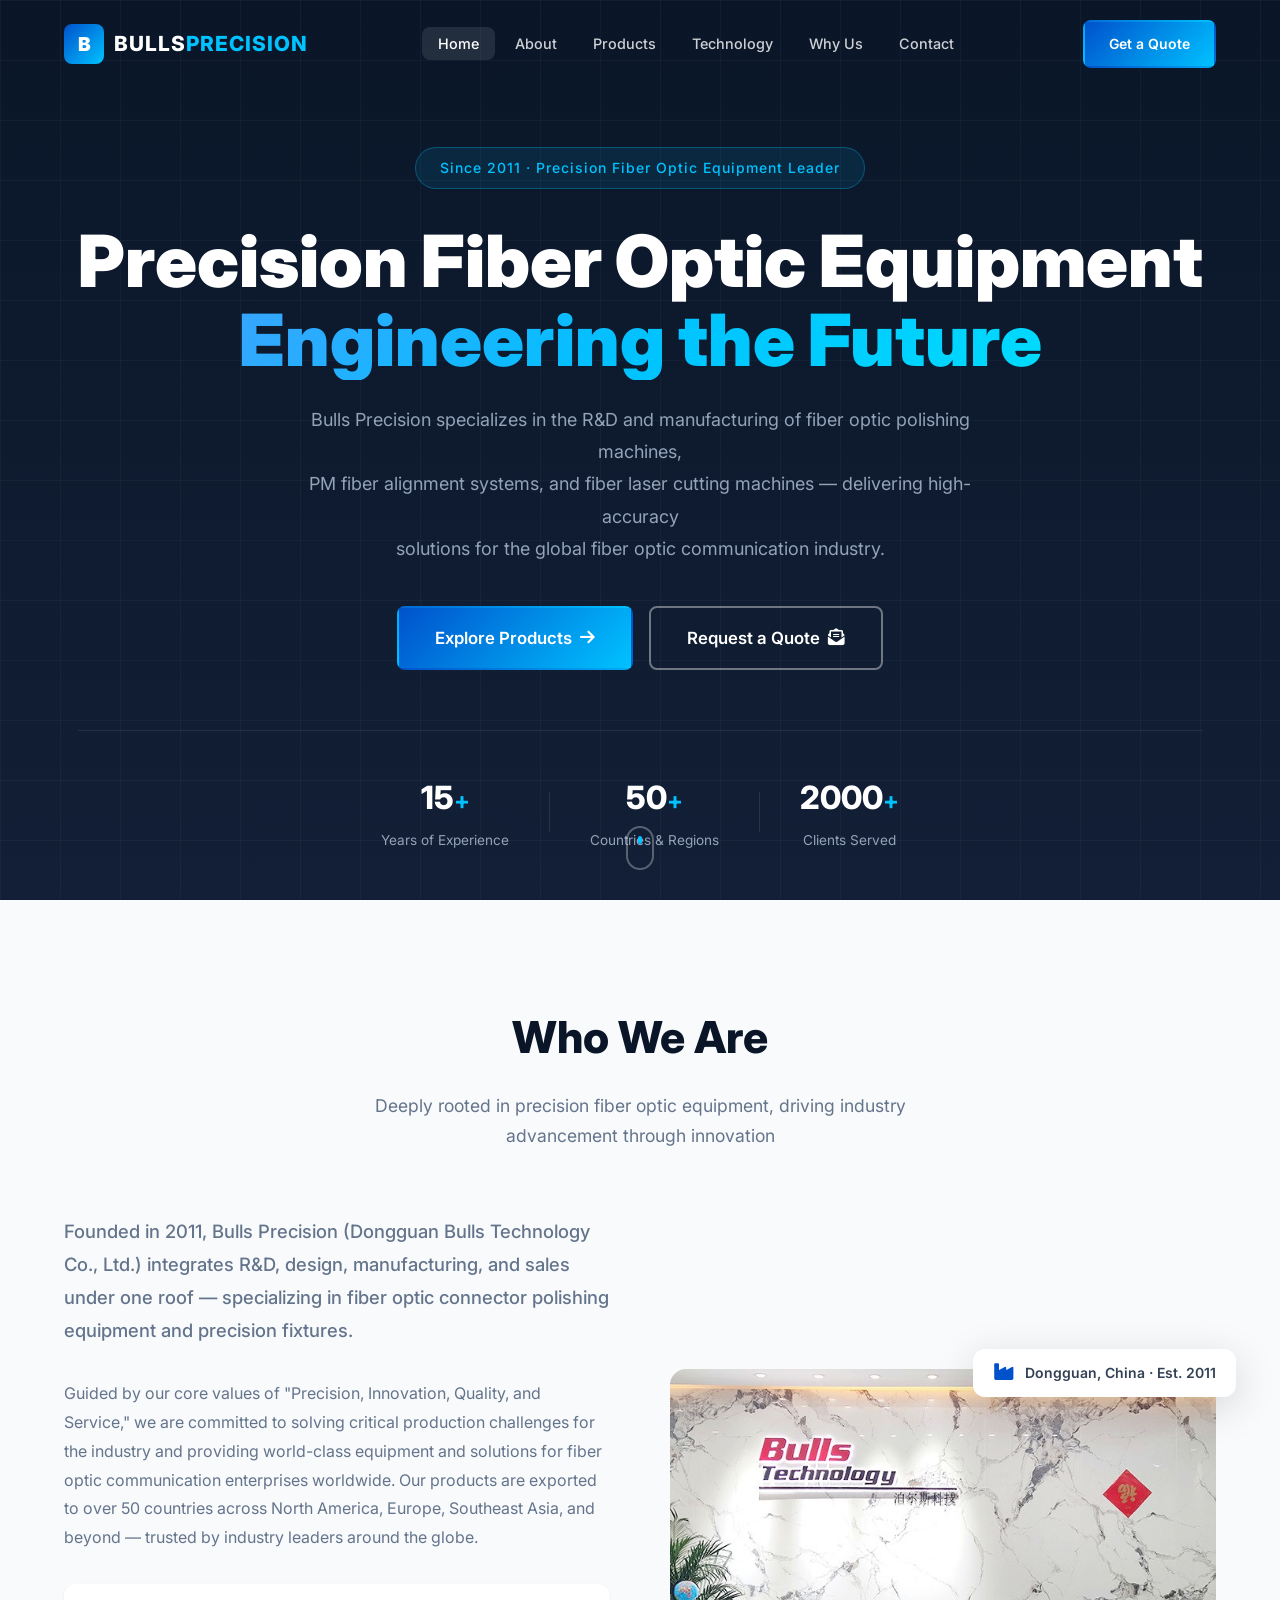
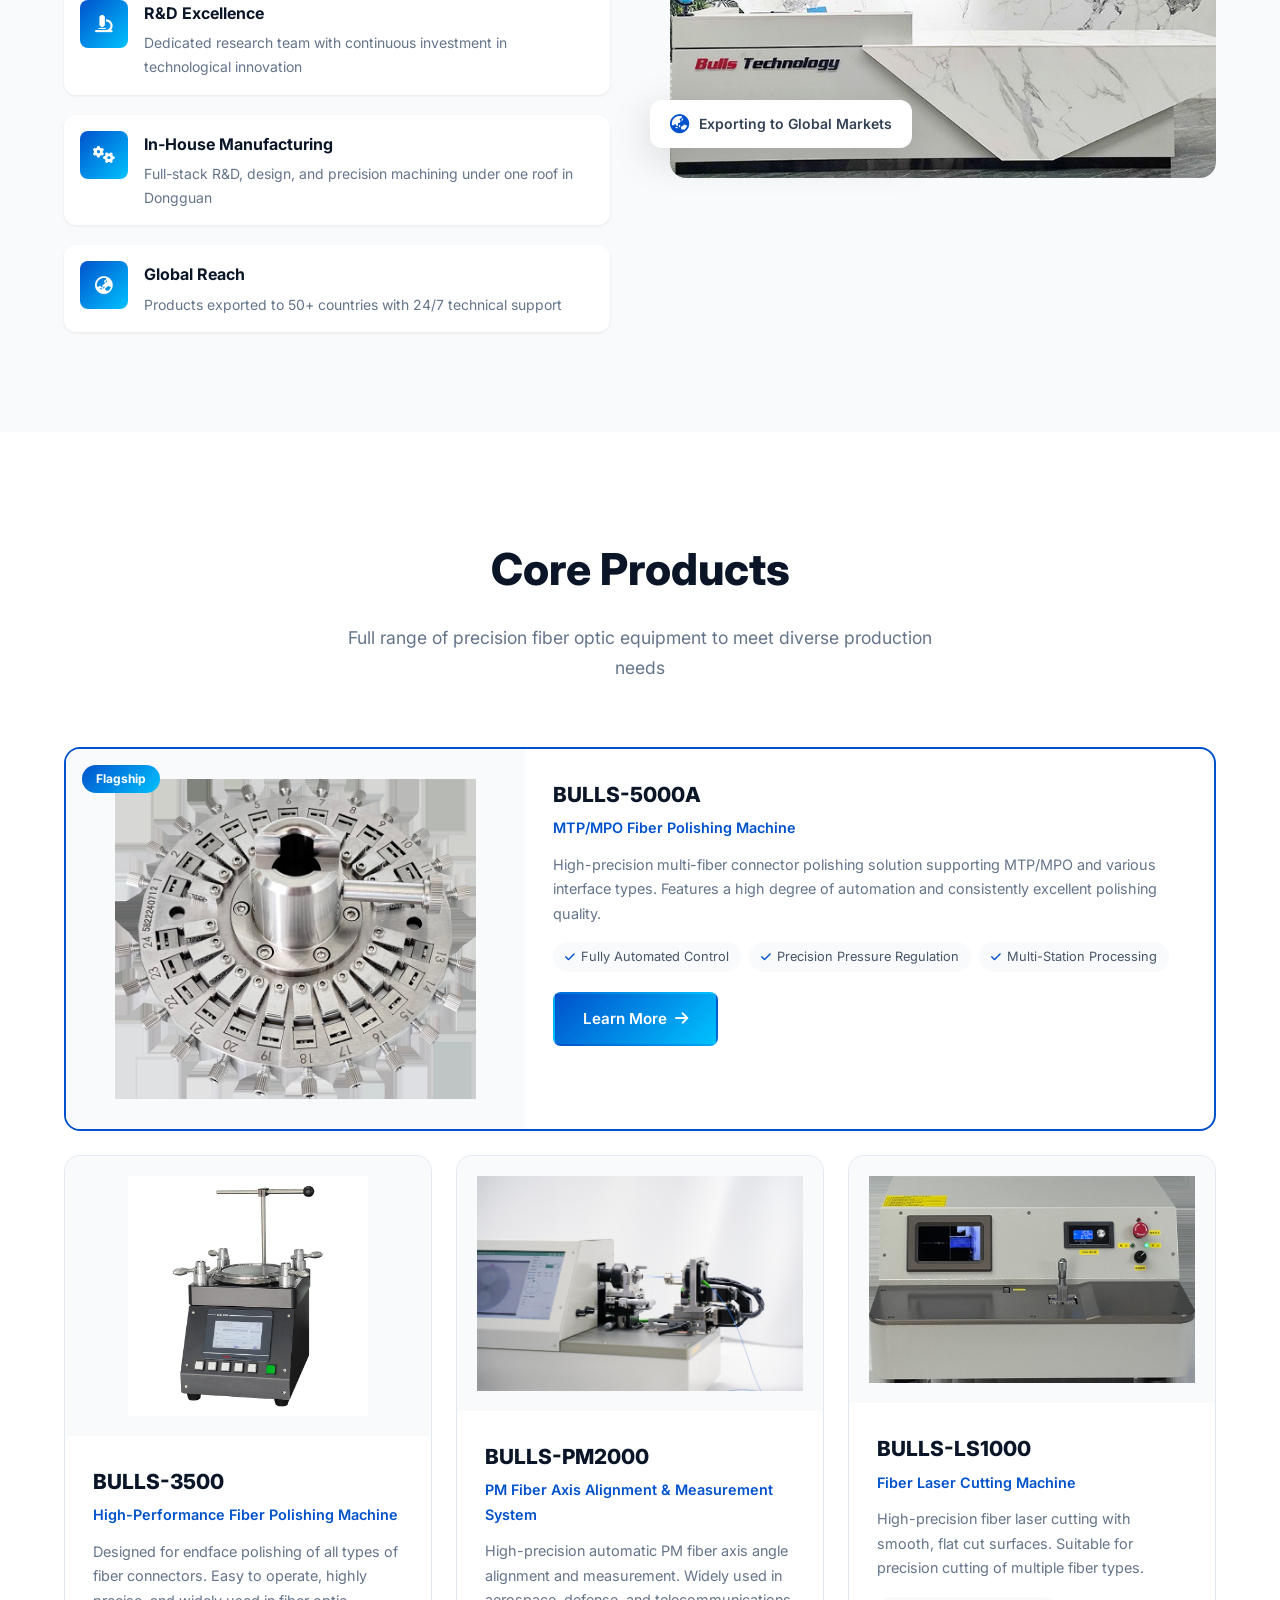
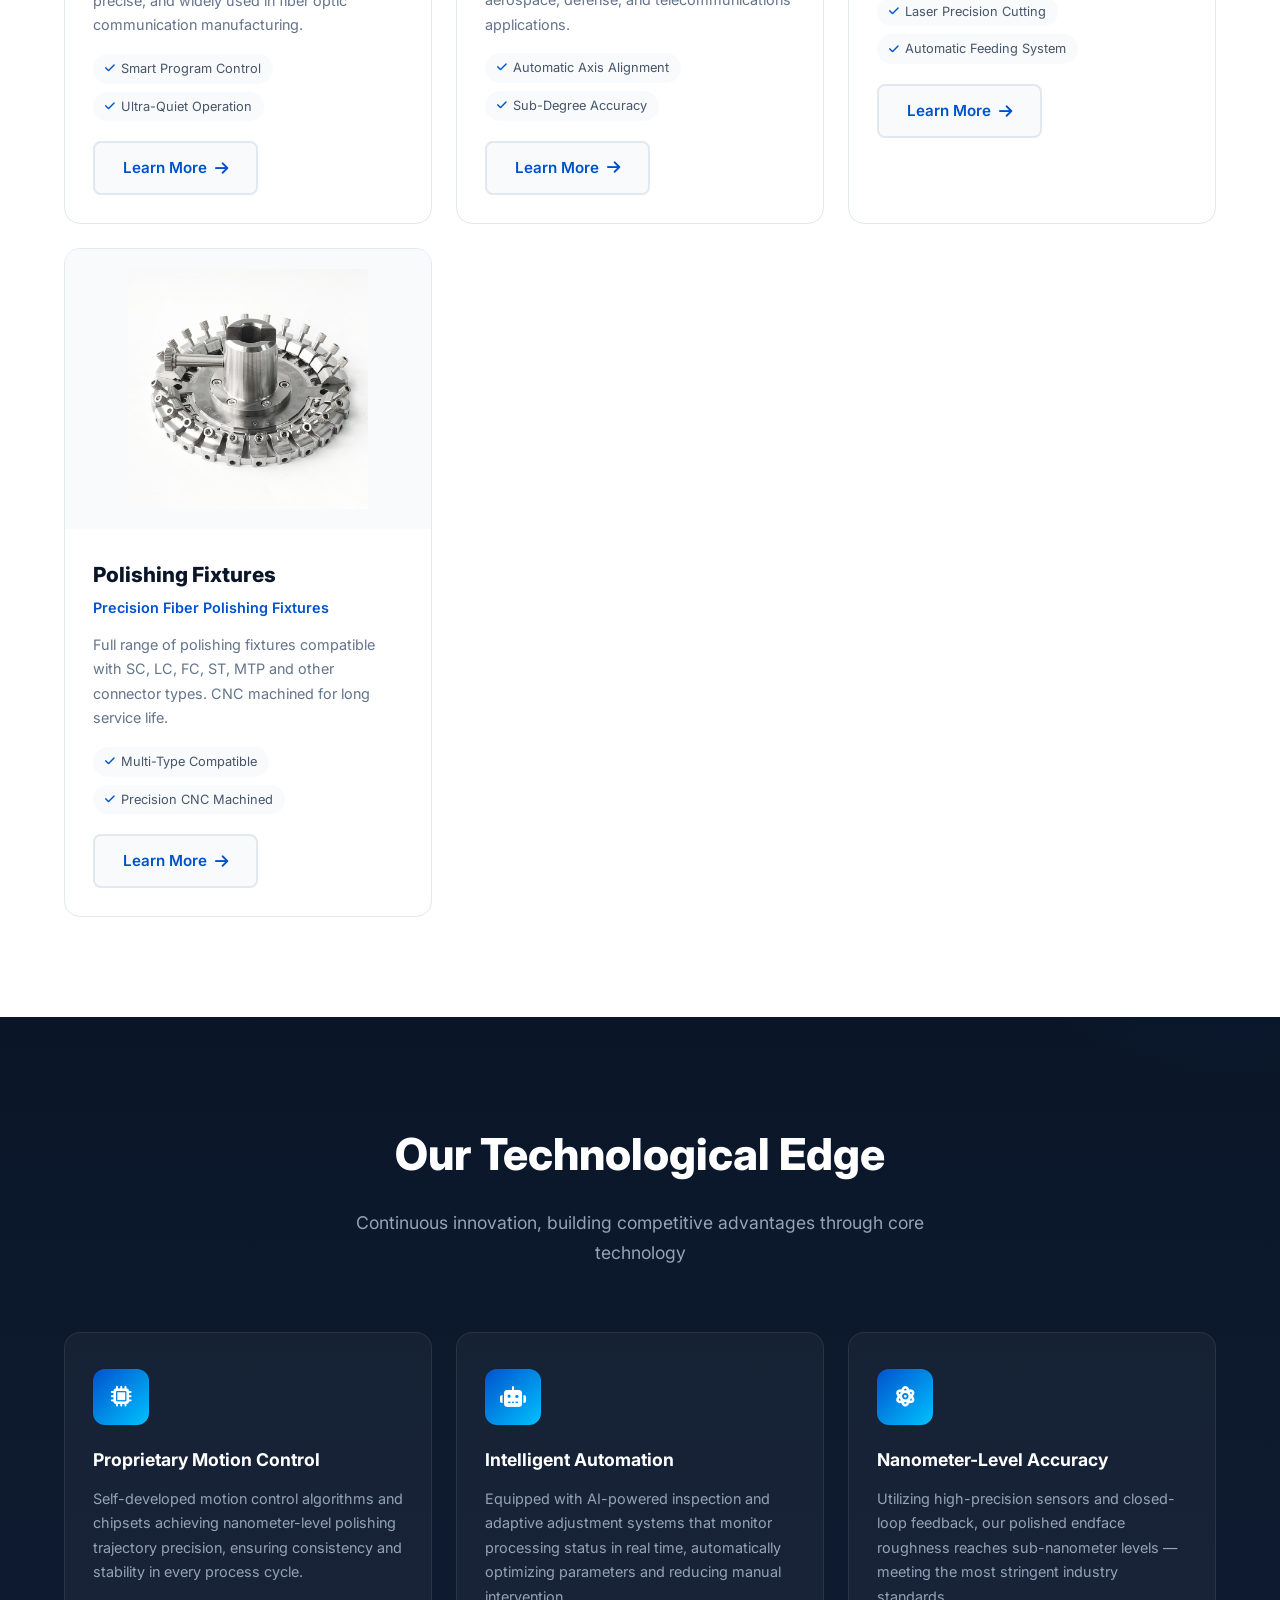
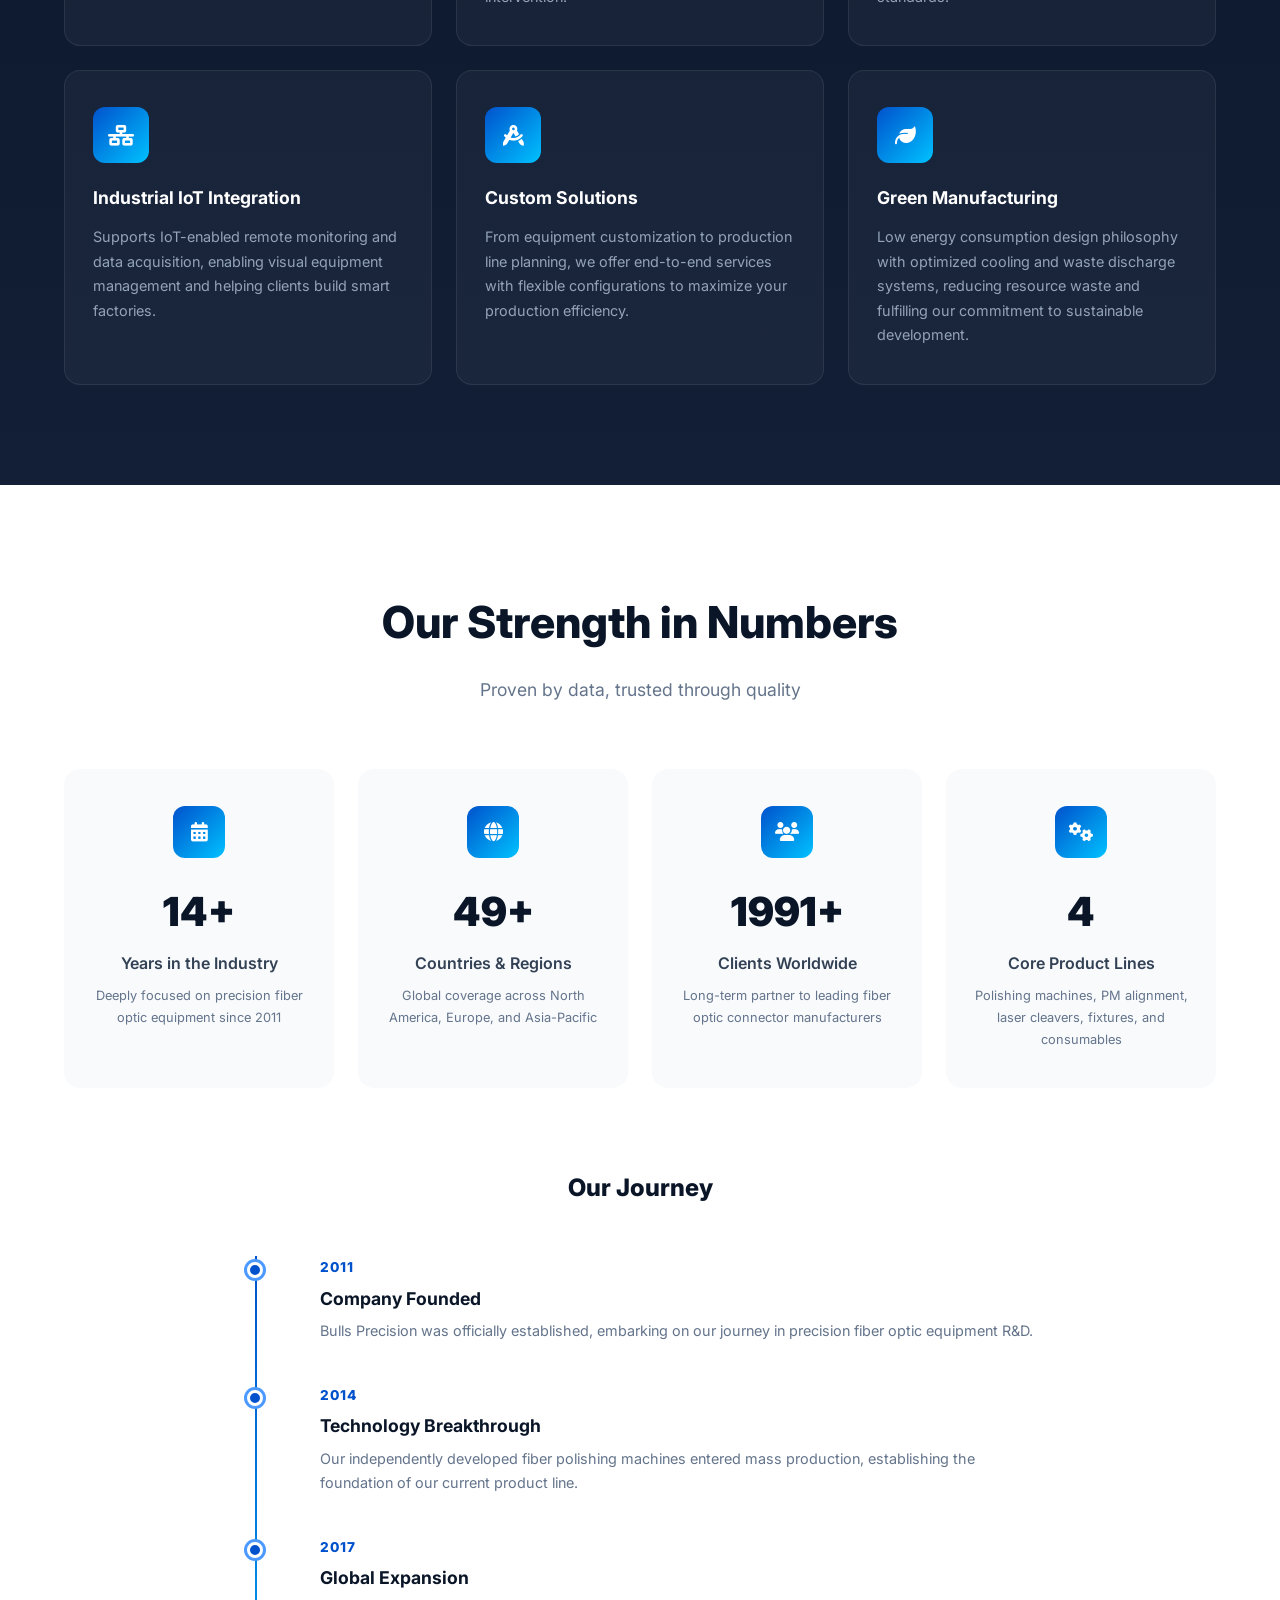
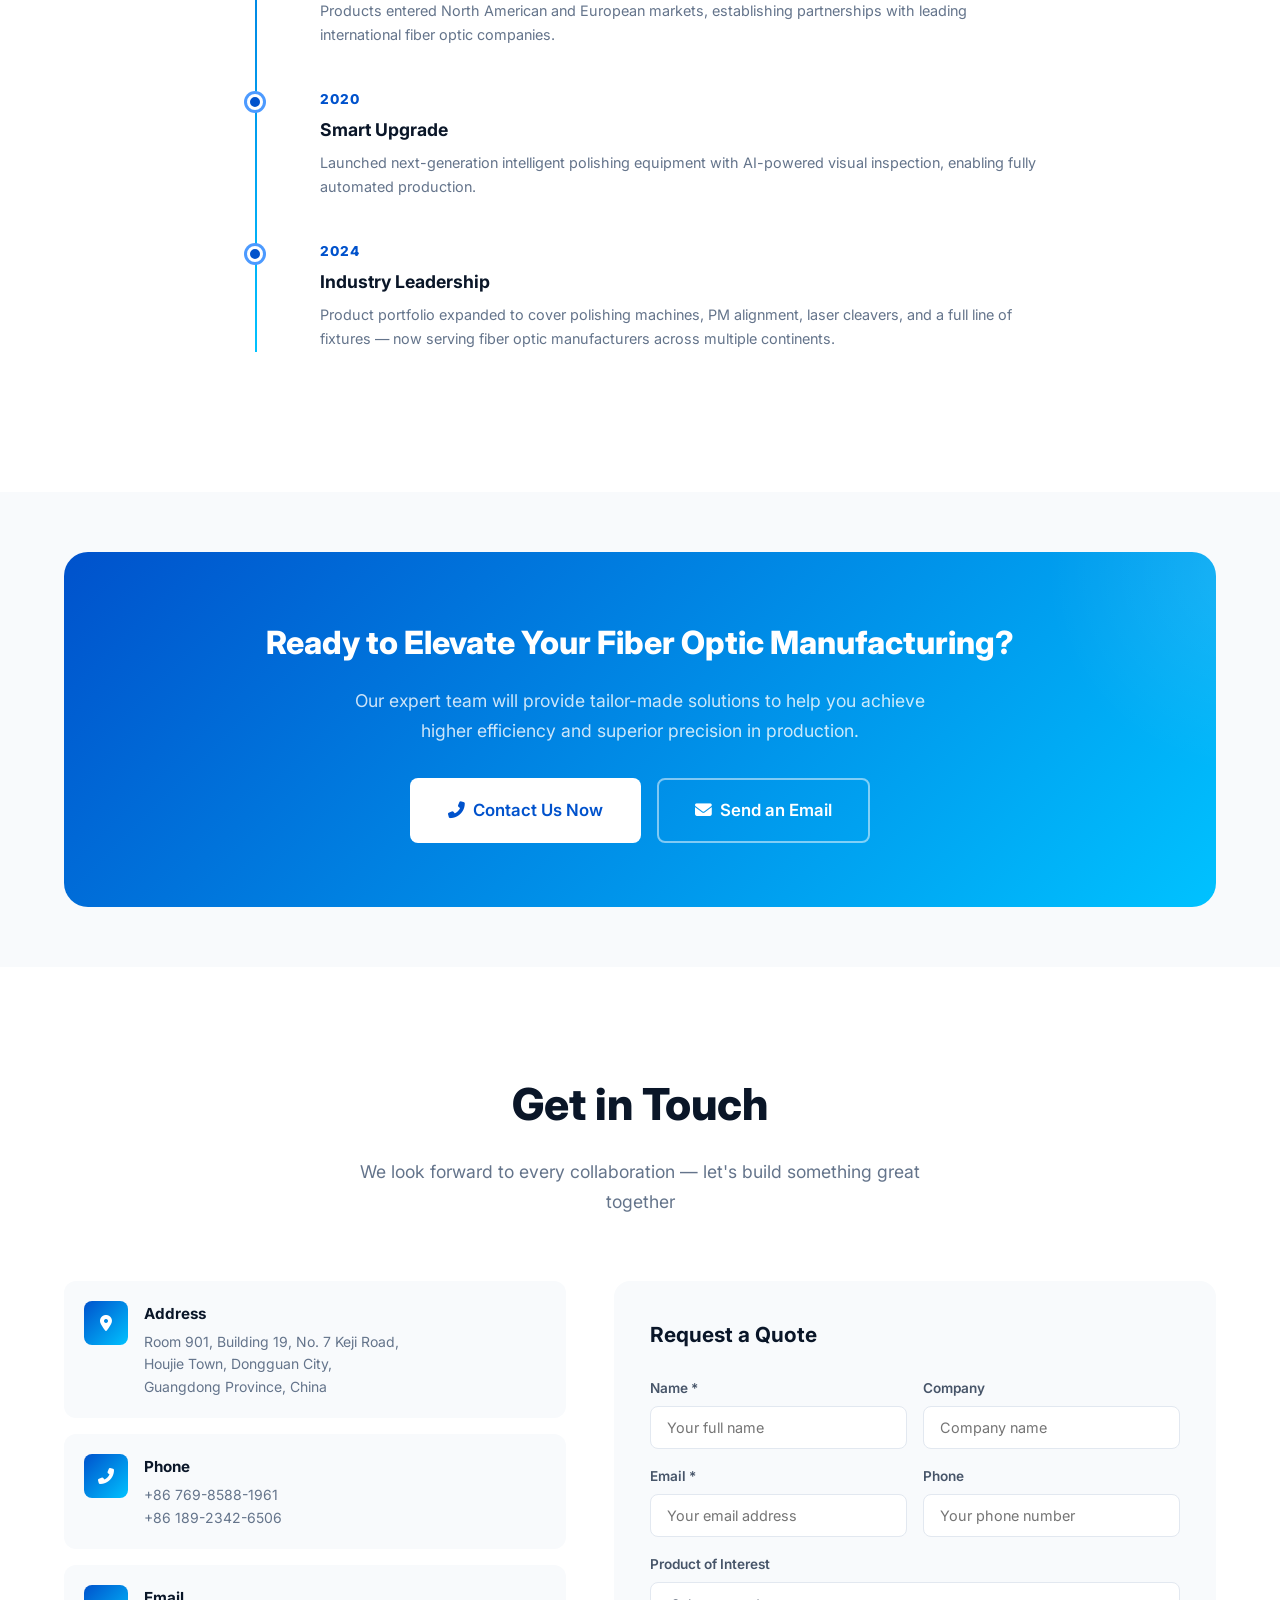
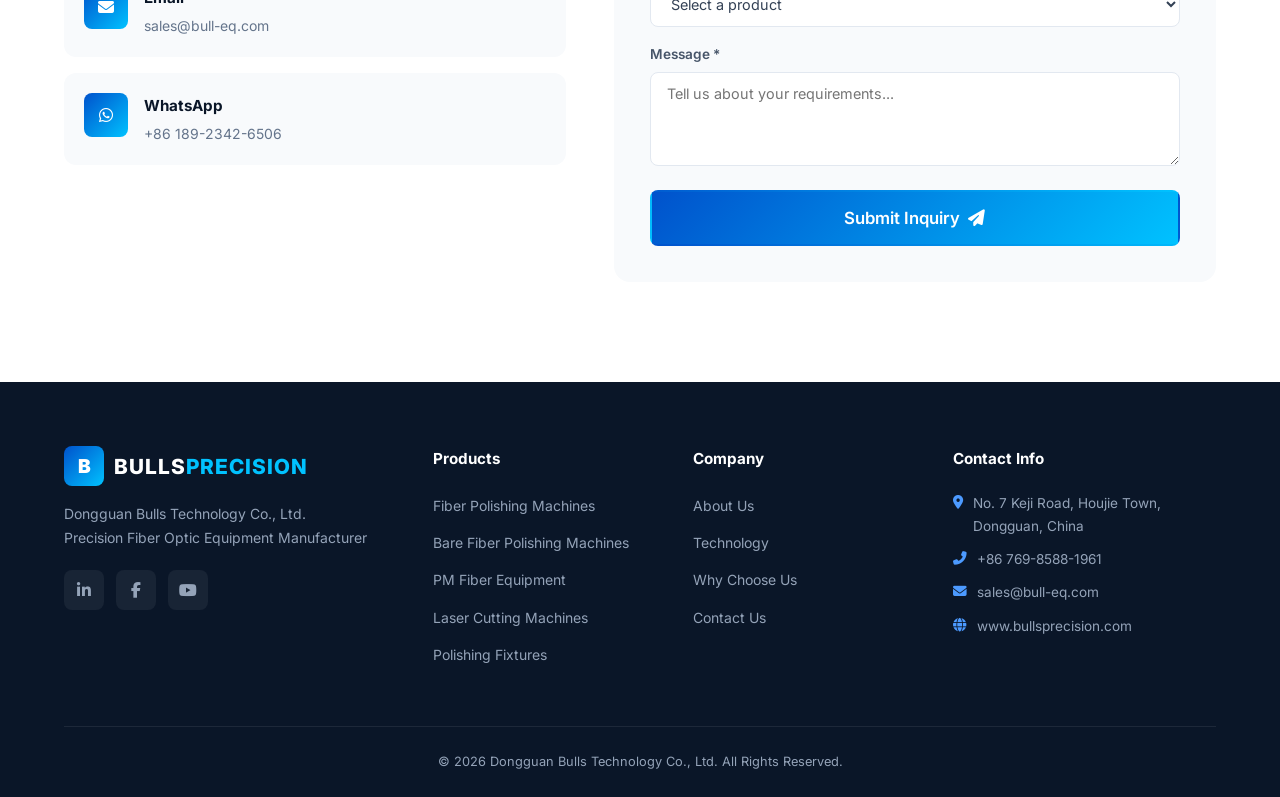
==== commit cc2b4447: "Remove placeholder trust / downloads scaffolding bull-eq.com has no client logos or PDF datasheets e" ====
--- a/index.html
+++ b/index.html
@@ -267,33 +267,6 @@
         </div>
     </section>
 
-    <!-- Trust Section: Clients -->
-    <!--
-      TODO(user): Replace placeholder logos with real client logos.
-      Drop PNG/SVG files into /images/clients/ and swap each placeholder div.
-      If NDA prevents brand names, use generic labels like "Global Telecom Operator".
-    -->
-    <section class="section trust" id="trust">
-        <div class="container">
-            <div class="section-header">
-                <span class="section-tag">Trusted Worldwide</span>
-                <h2 class="section-title">Chosen by Industry Leaders</h2>
-                <p class="section-subtitle">Our equipment runs on production lines of leading telecom, data center, and fiber optic connector manufacturers across global markets.</p>
-            </div>
-
-            <div class="trust-logos" aria-label="Our clients">
-                <div class="trust-logo-placeholder">Client Logo 1</div>
-                <div class="trust-logo-placeholder">Client Logo 2</div>
-                <div class="trust-logo-placeholder">Client Logo 3</div>
-                <div class="trust-logo-placeholder">Client Logo 4</div>
-                <div class="trust-logo-placeholder">Client Logo 5</div>
-                <div class="trust-logo-placeholder">Client Logo 6</div>
-                <div class="trust-logo-placeholder">Client Logo 7</div>
-                <div class="trust-logo-placeholder">Client Logo 8</div>
-            </div>
-        </div>
-    </section>
-
     <!-- Products Section -->
     <section class="section products" id="products">
         <div class="container">
--- a/css/style.css
+++ b/css/style.css
@@ -1282,104 +1282,3 @@
     .section { padding: 64px 0; }
 }
 
-/* --- Trust Section (Clients & Certifications) --- */
-.trust { background: var(--white); }
-
-.trust-logos {
-    display: grid;
-    grid-template-columns: repeat(4, 1fr);
-    gap: 24px;
-    margin-bottom: 64px;
-}
-
-.trust-logos img,
-.trust-logo-placeholder {
-    height: 80px;
-    display: flex;
-    align-items: center;
-    justify-content: center;
-    background: var(--gray-100);
-    border: 1px dashed #CBD5E1;
-    border-radius: 8px;
-    color: var(--gray-600);
-    font-size: 0.85rem;
-    font-weight: 500;
-    letter-spacing: 0.5px;
-    filter: grayscale(100%);
-    opacity: 0.75;
-    transition: opacity .2s, filter .2s;
-}
-
-.trust-logos img { object-fit: contain; padding: 16px; background: transparent; border: none; }
-.trust-logos img:hover,
-.trust-logo-placeholder:hover {
-    filter: grayscale(0%);
-    opacity: 1;
-}
-
-.trust-certs {
-    display: grid;
-    grid-template-columns: repeat(4, 1fr);
-    gap: 20px;
-}
-
-.trust-cert {
-    display: flex;
-    align-items: center;
-    gap: 16px;
-    padding: 20px 24px;
-    background: var(--gray-100);
-    border: 1px solid #E2E8F0;
-    border-radius: 12px;
-    text-decoration: none;
-    color: inherit;
-    transition: transform .2s, border-color .2s, box-shadow .2s;
-}
-
-.trust-cert:hover {
-    transform: translateY(-2px);
-    border-color: var(--primary-light);
-    box-shadow: 0 8px 24px rgba(0, 82, 204, 0.08);
-}
-
-.trust-cert-icon {
-    width: 48px;
-    height: 48px;
-    display: flex;
-    align-items: center;
-    justify-content: center;
-    border-radius: 10px;
-    background: linear-gradient(135deg, var(--primary) 0%, var(--accent) 100%);
-    color: var(--white);
-    font-size: 1.25rem;
-    flex-shrink: 0;
-}
-
-.trust-cert-body {
-    display: flex;
-    flex-direction: column;
-}
-
-.trust-cert-body strong {
-    font-size: 0.95rem;
-    font-weight: 700;
-    color: var(--dark);
-    margin-bottom: 2px;
-}
-
-.trust-cert-body span {
-    font-size: 0.82rem;
-    color: var(--gray-600);
-}
-
-@media (max-width: 900px) {
-    .trust-logos { grid-template-columns: repeat(3, 1fr); }
-    .trust-certs { grid-template-columns: repeat(2, 1fr); }
-}
-
-@media (max-width: 600px) {
-    .trust-logos { grid-template-columns: repeat(2, 1fr); gap: 16px; }
-    .trust-logos img,
-    .trust-logo-placeholder { height: 64px; }
-    .trust-certs { grid-template-columns: 1fr; }
-}
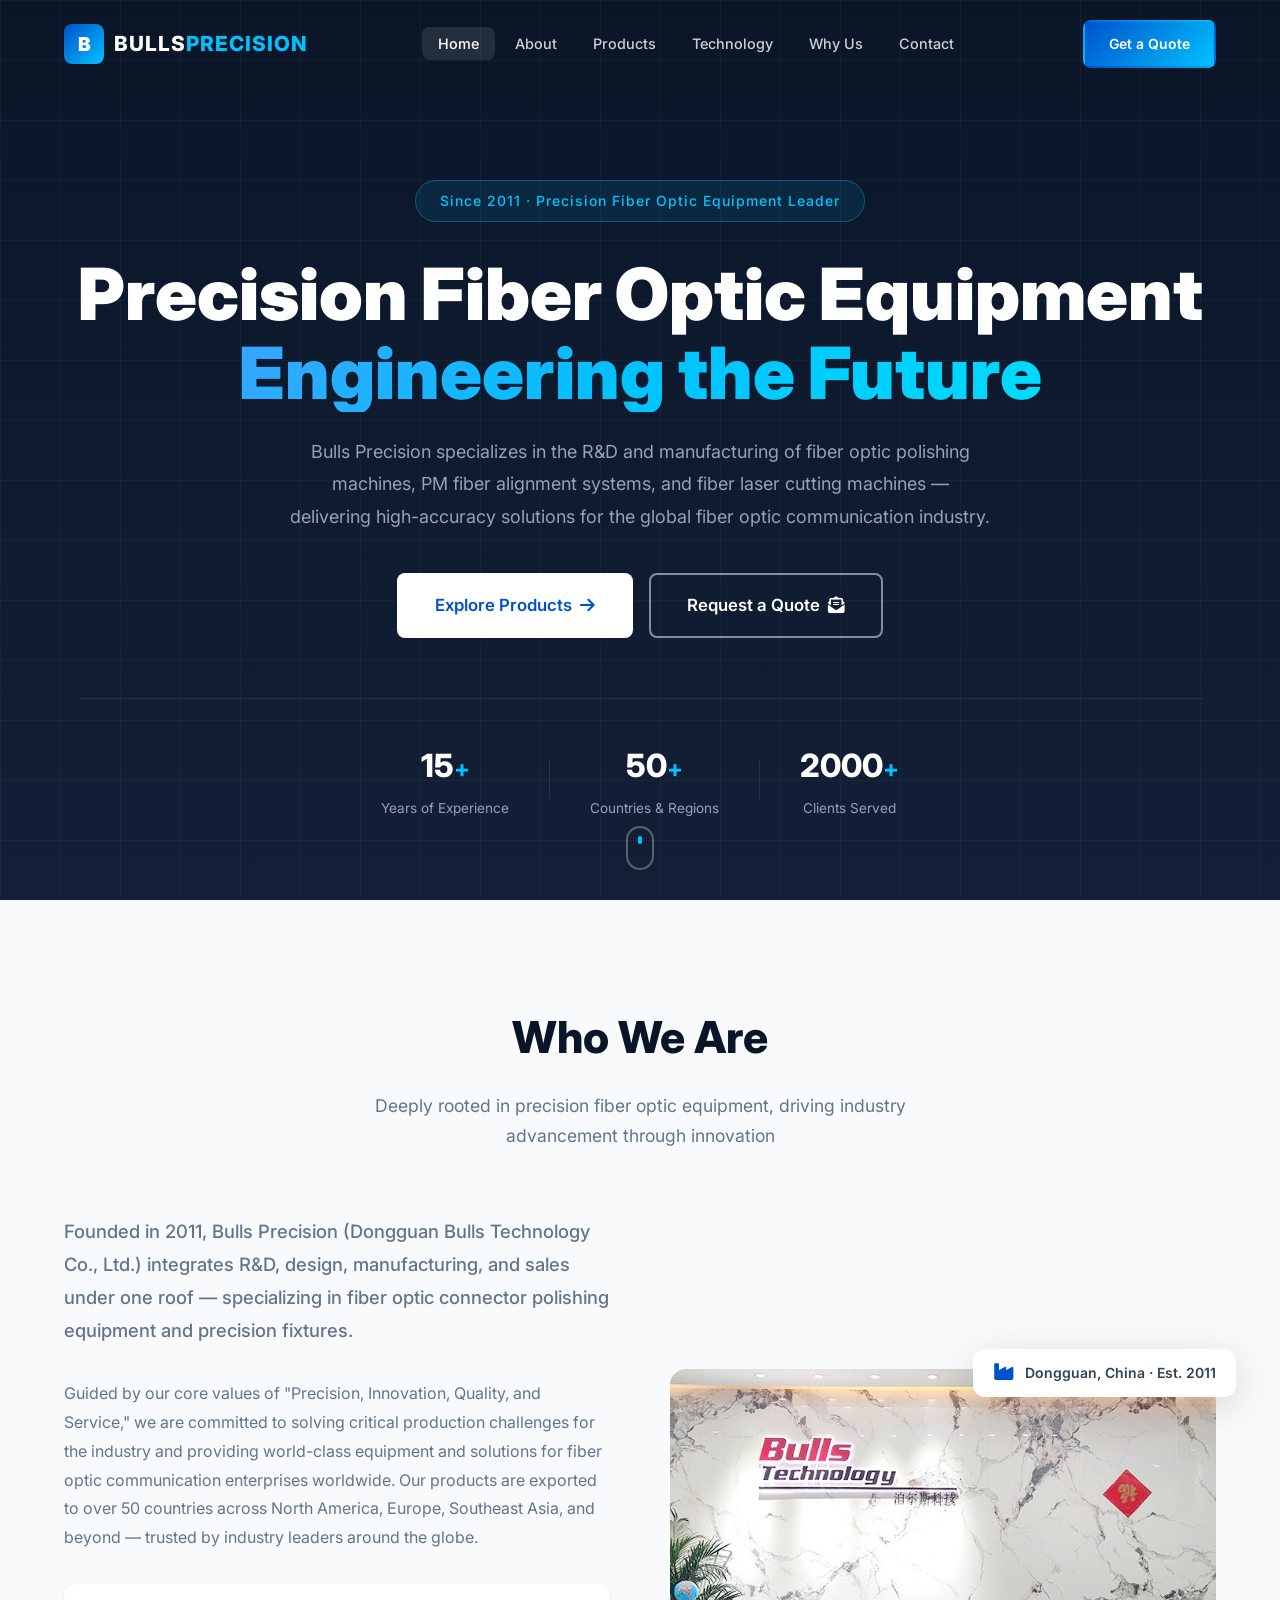
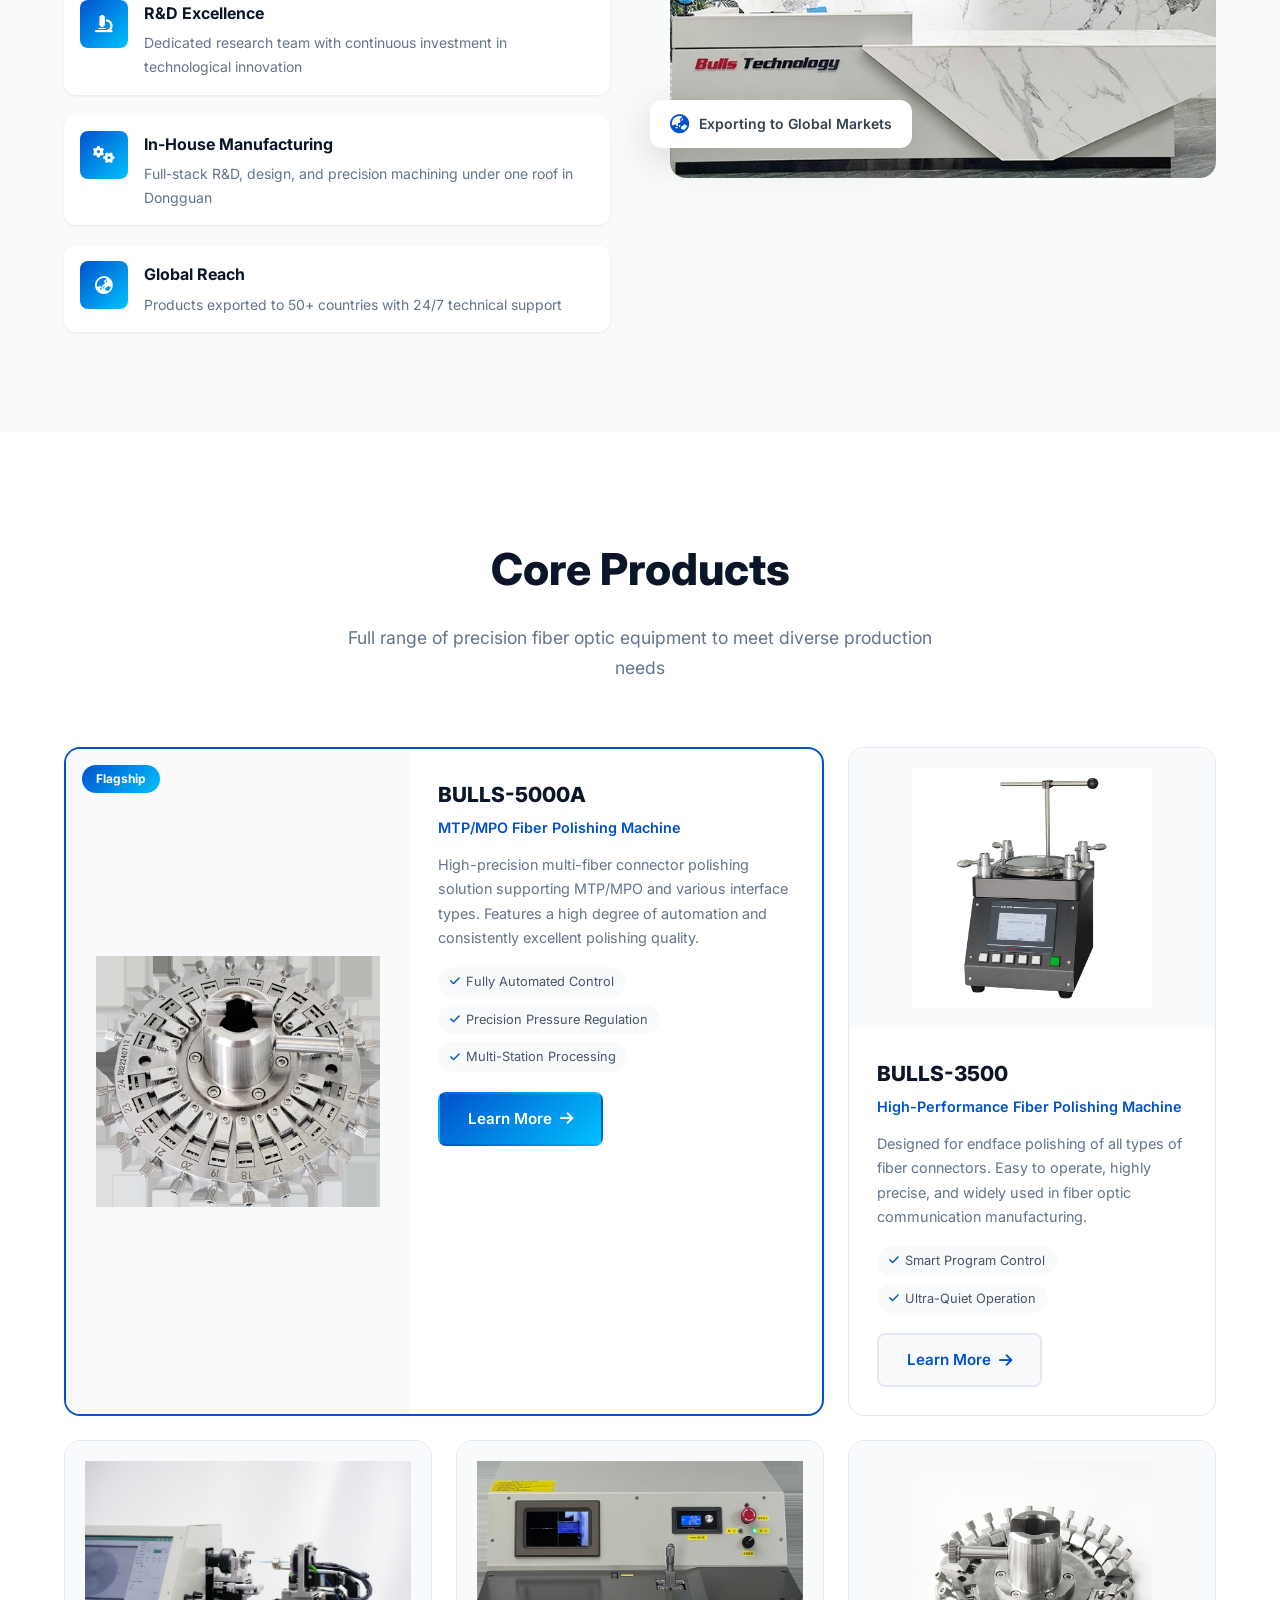
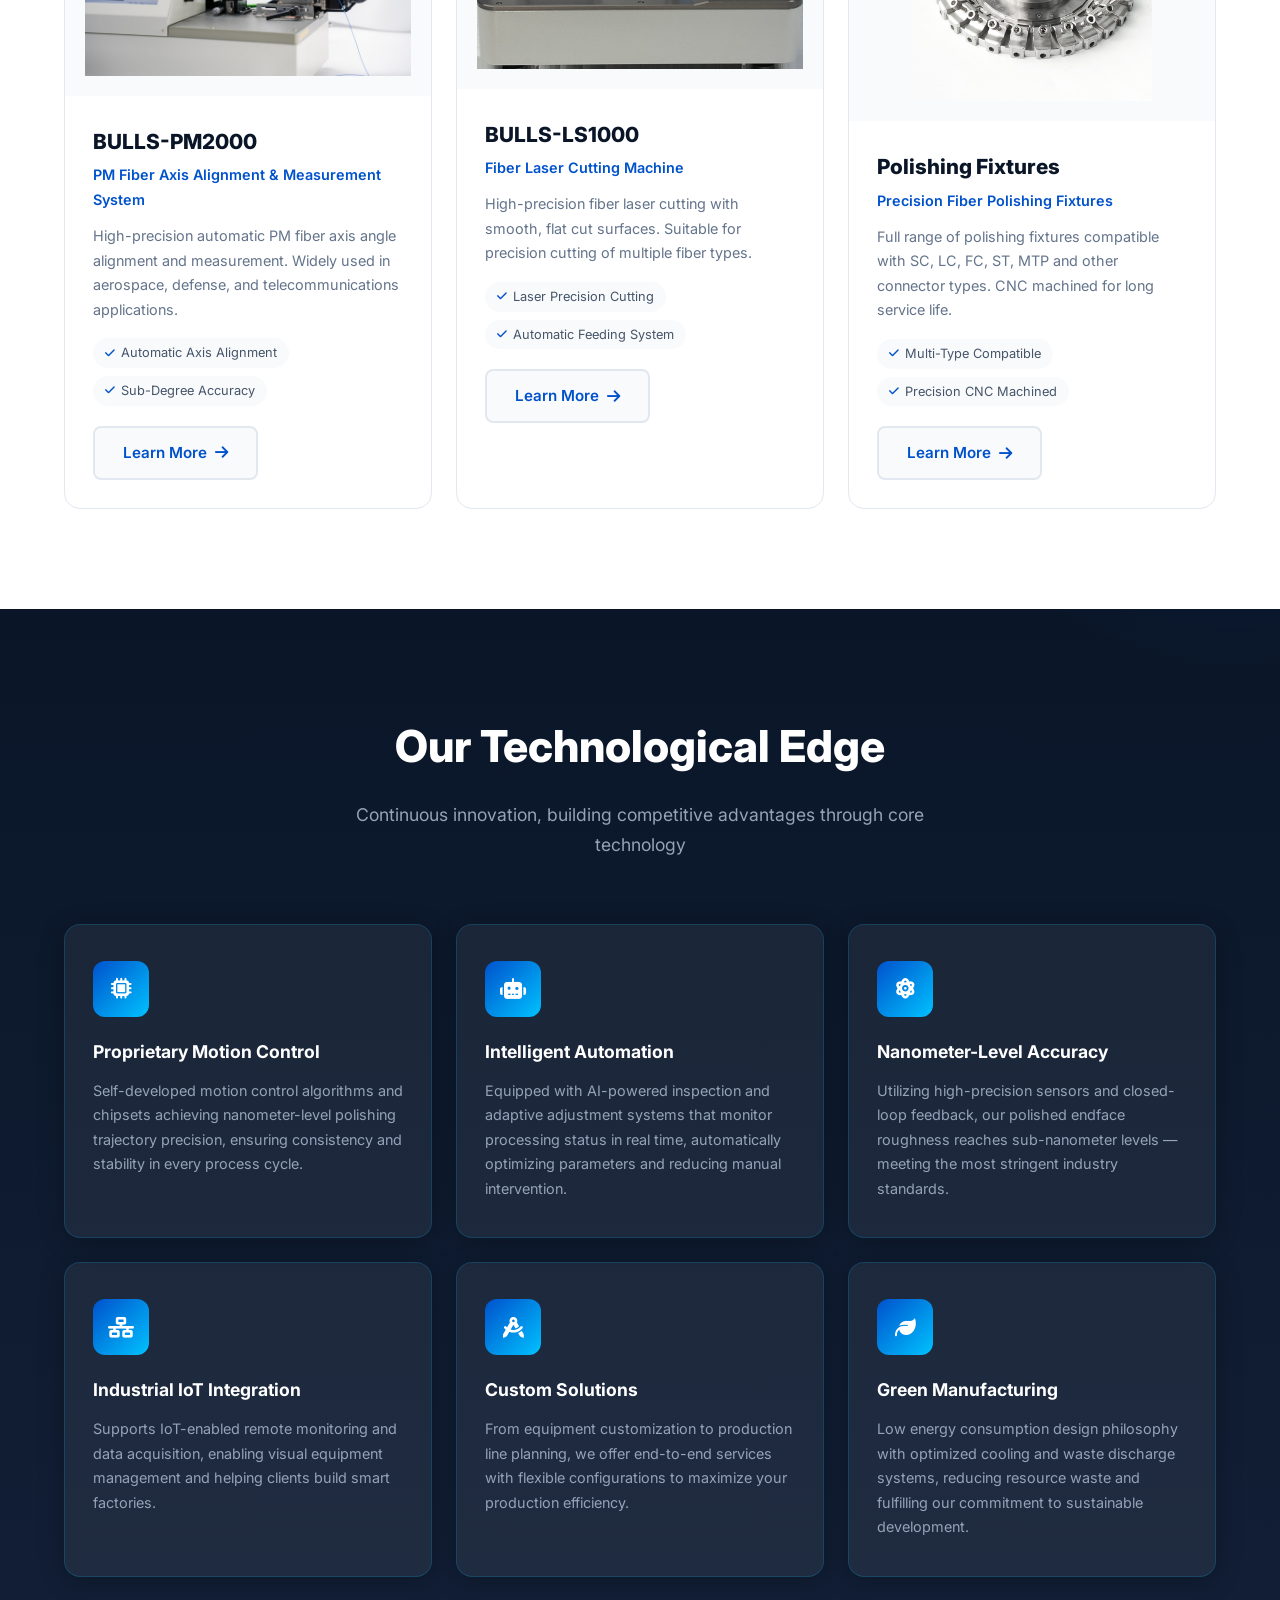
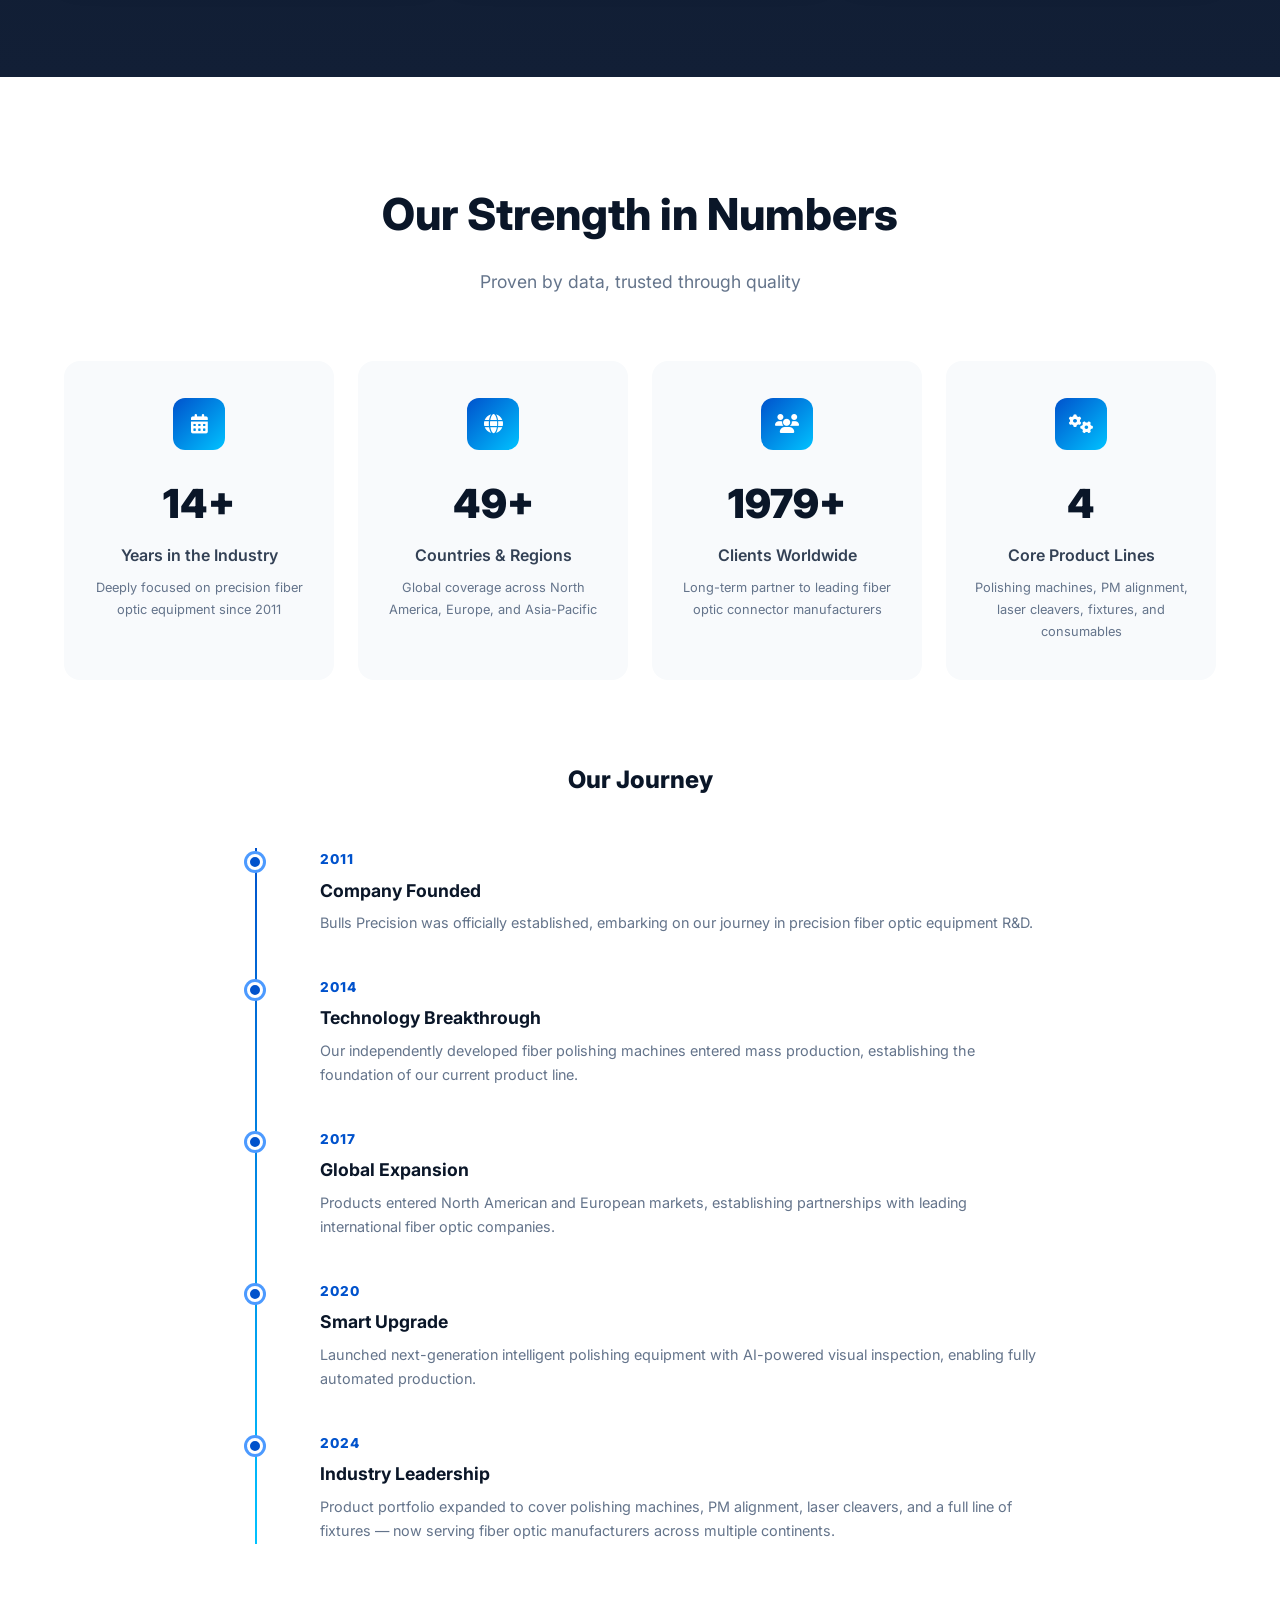
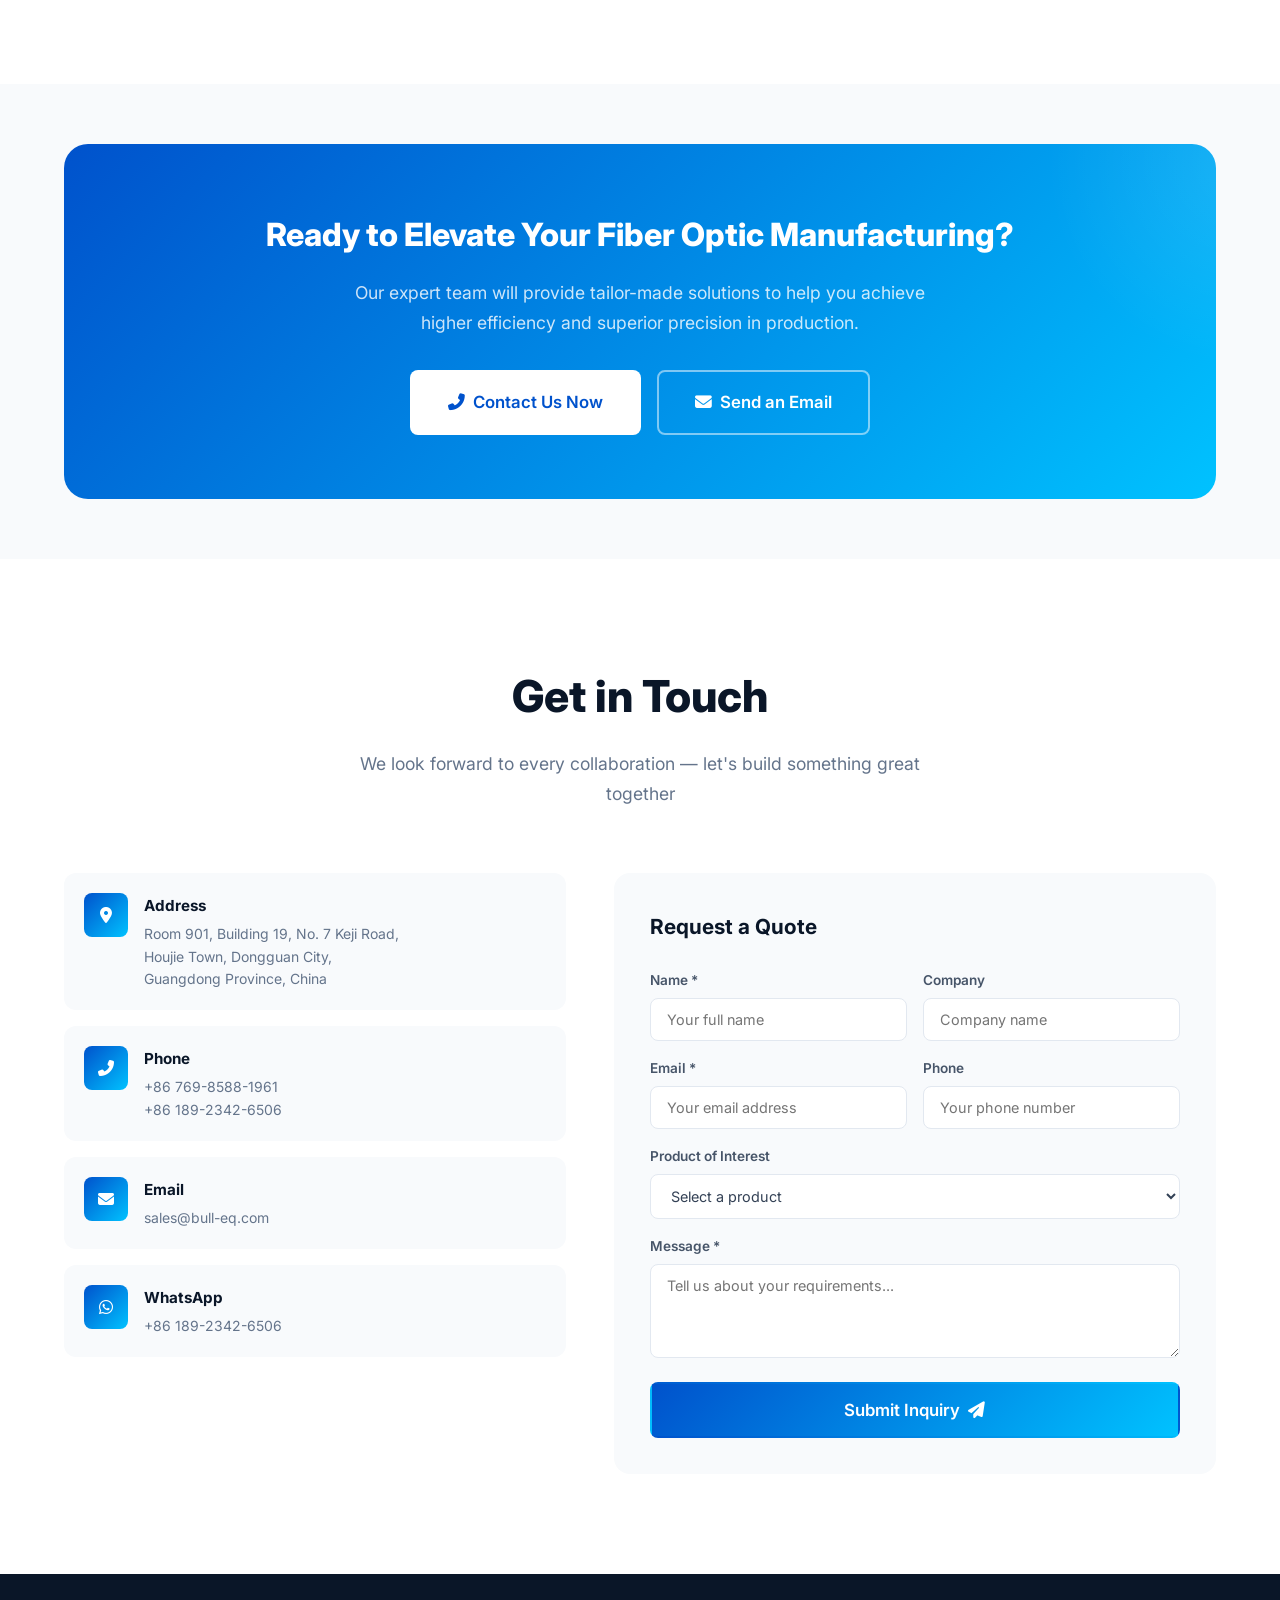
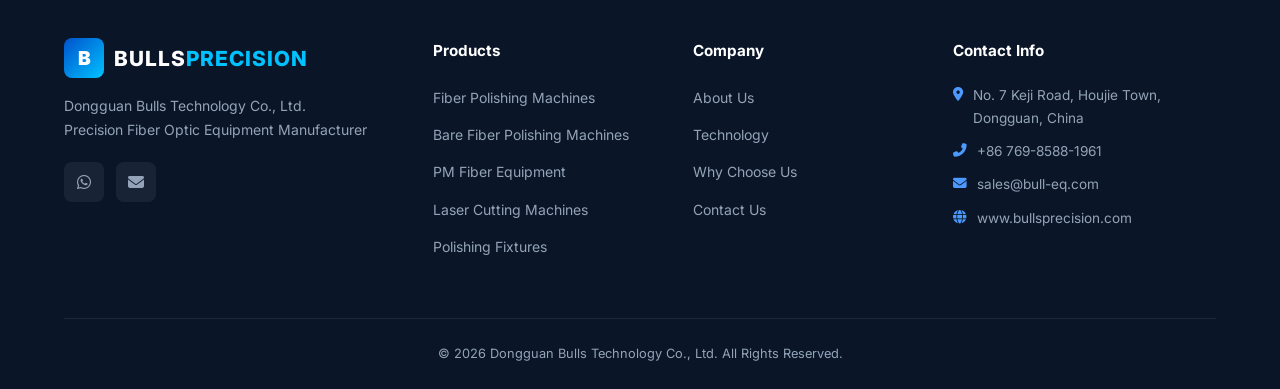
==== commit fd78327b: "Visual polish: nav contrast, grid layout, hero CTAs, mobile stats Ten fixes from visual audit:  - ma" ====
--- a/index.html
+++ b/index.html
@@ -161,16 +161,16 @@
                 <span class="hero-line gradient-text">Engineering the Future</span>
             </h1>
             <p class="hero-desc">
-                Bulls Precision specializes in the R&D and manufacturing of fiber optic polishing machines,<br>
-                PM fiber alignment systems, and fiber laser cutting machines — delivering high-accuracy<br>
+                Bulls Precision specializes in the R&amp;D and manufacturing of fiber optic polishing machines,
+                PM fiber alignment systems, and fiber laser cutting machines — delivering high-accuracy
                 solutions for the global fiber optic communication industry.
             </p>
             <div class="hero-actions">
-                <a href="#products" class="btn btn-primary btn-lg">
+                <a href="#products" class="btn btn-white btn-lg">
                     <span>Explore Products</span>
                     <i class="fas fa-arrow-right"></i>
                 </a>
-                <a href="#contact" class="btn btn-outline btn-lg">
+                <a href="#contact" class="btn btn-outline-white btn-lg">
                     <span>Request a Quote</span>
                     <i class="fas fa-envelope-open-text"></i>
                 </a>
@@ -671,9 +671,8 @@
                     </a>
                     <p>Dongguan Bulls Technology Co., Ltd.<br>Precision Fiber Optic Equipment Manufacturer</p>
                     <div class="footer-social">
-                        <a href="#" aria-label="LinkedIn"><i class="fab fa-linkedin-in"></i></a>
-                        <a href="#" aria-label="Facebook"><i class="fab fa-facebook-f"></i></a>
-                        <a href="#" aria-label="YouTube"><i class="fab fa-youtube"></i></a>
+                        <a href="https://api.whatsapp.com/send?phone=08618923426506" target="_blank" rel="noopener" aria-label="WhatsApp"><i class="fab fa-whatsapp"></i></a>
+                        <a href="mailto:sales@bull-eq.com" aria-label="Email"><i class="fas fa-envelope"></i></a>
                     </div>
                 </div>
                 <div class="footer-links">
--- a/css/style.css
+++ b/css/style.css
@@ -607,9 +607,9 @@
 }
 
 .product-card.featured {
-    grid-column: 1 / -1;
+    grid-column: span 2;
     display: grid;
-    grid-template-columns: 1fr 1.5fr;
+    grid-template-columns: 1fr 1.2fr;
     border: 2px solid var(--primary);
 }
 
@@ -733,9 +733,10 @@
 
 .tech-card {
     padding: 36px 28px;
-    background: rgba(255,255,255,0.04);
-    border: 1px solid rgba(255,255,255,0.08);
+    background: rgba(255,255,255,0.06);
+    border: 1px solid rgba(0,194,255,0.18);
     border-radius: var(--radius-lg);
+    box-shadow: 0 4px 24px rgba(0,0,0,0.25);
     transition: var(--transition);
     opacity: 0;
     transform: translateY(30px);
@@ -1263,10 +1264,14 @@
     .hero-desc br { display: none; }
     .hero-actions { flex-direction: column; }
     .hero-stats-row {
-        flex-wrap: wrap;
-        gap: 24px;
+        display: grid;
+        grid-template-columns: repeat(3, 1fr);
+        gap: 16px;
+        width: 100%;
     }
     .hero-stat-divider { display: none; }
+    .hero-stat-num { font-size: 1.6rem; }
+    .hero-stat-label { font-size: 0.72rem; line-height: 1.3; }
 
     .products-grid { grid-template-columns: 1fr; }
     .tech-grid { grid-template-columns: 1fr; }
